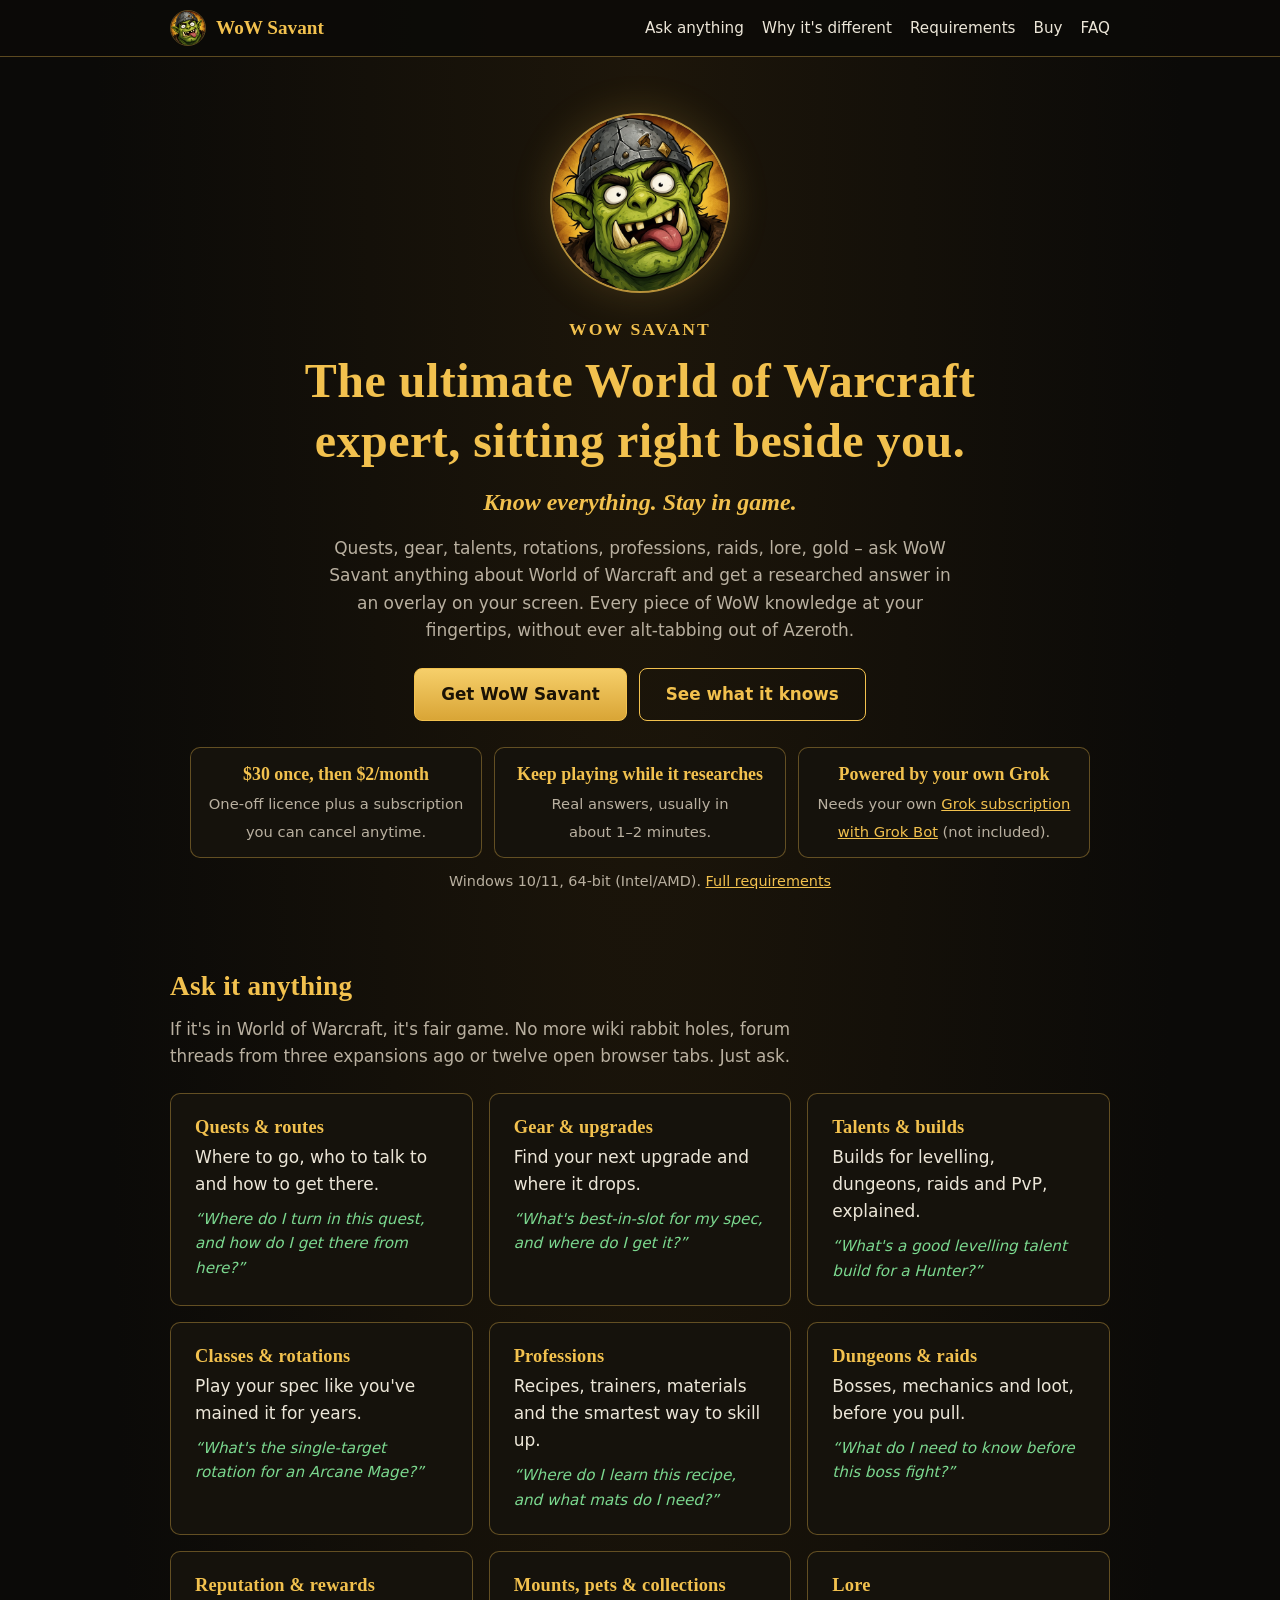
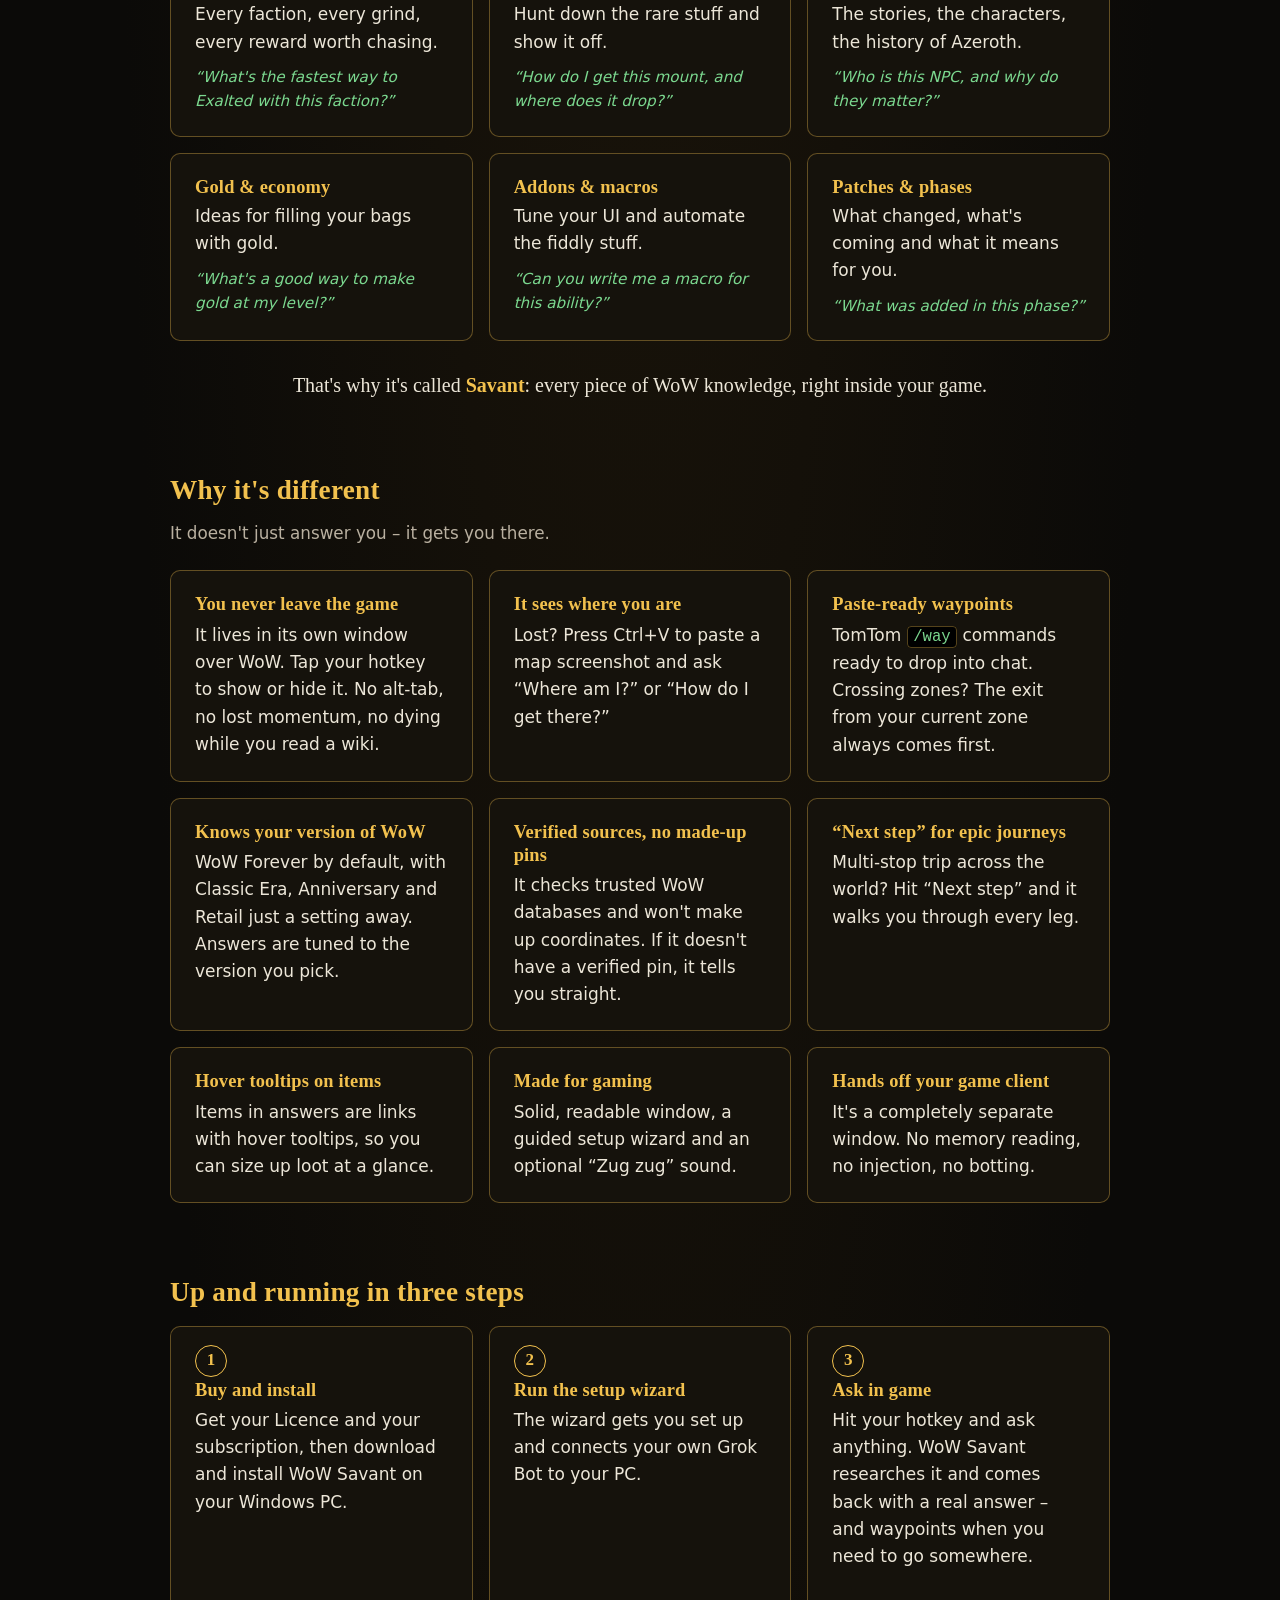
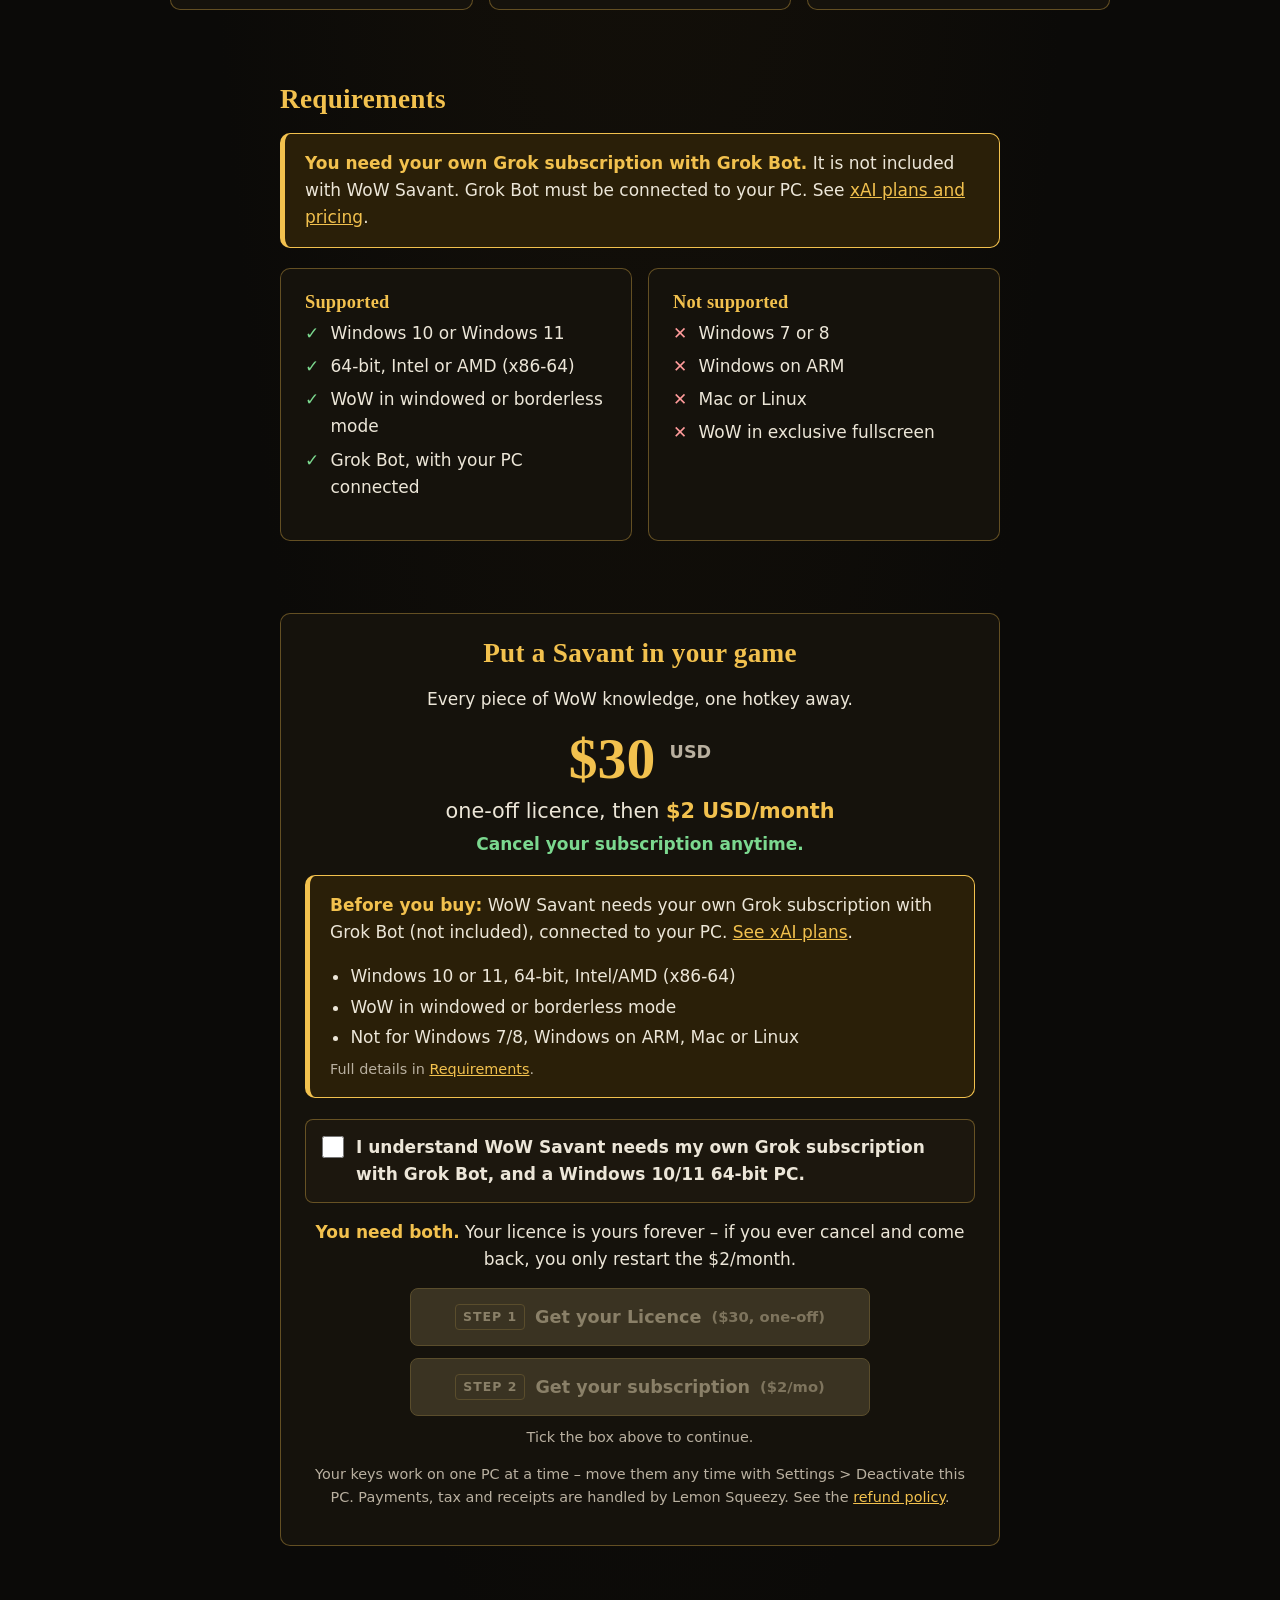
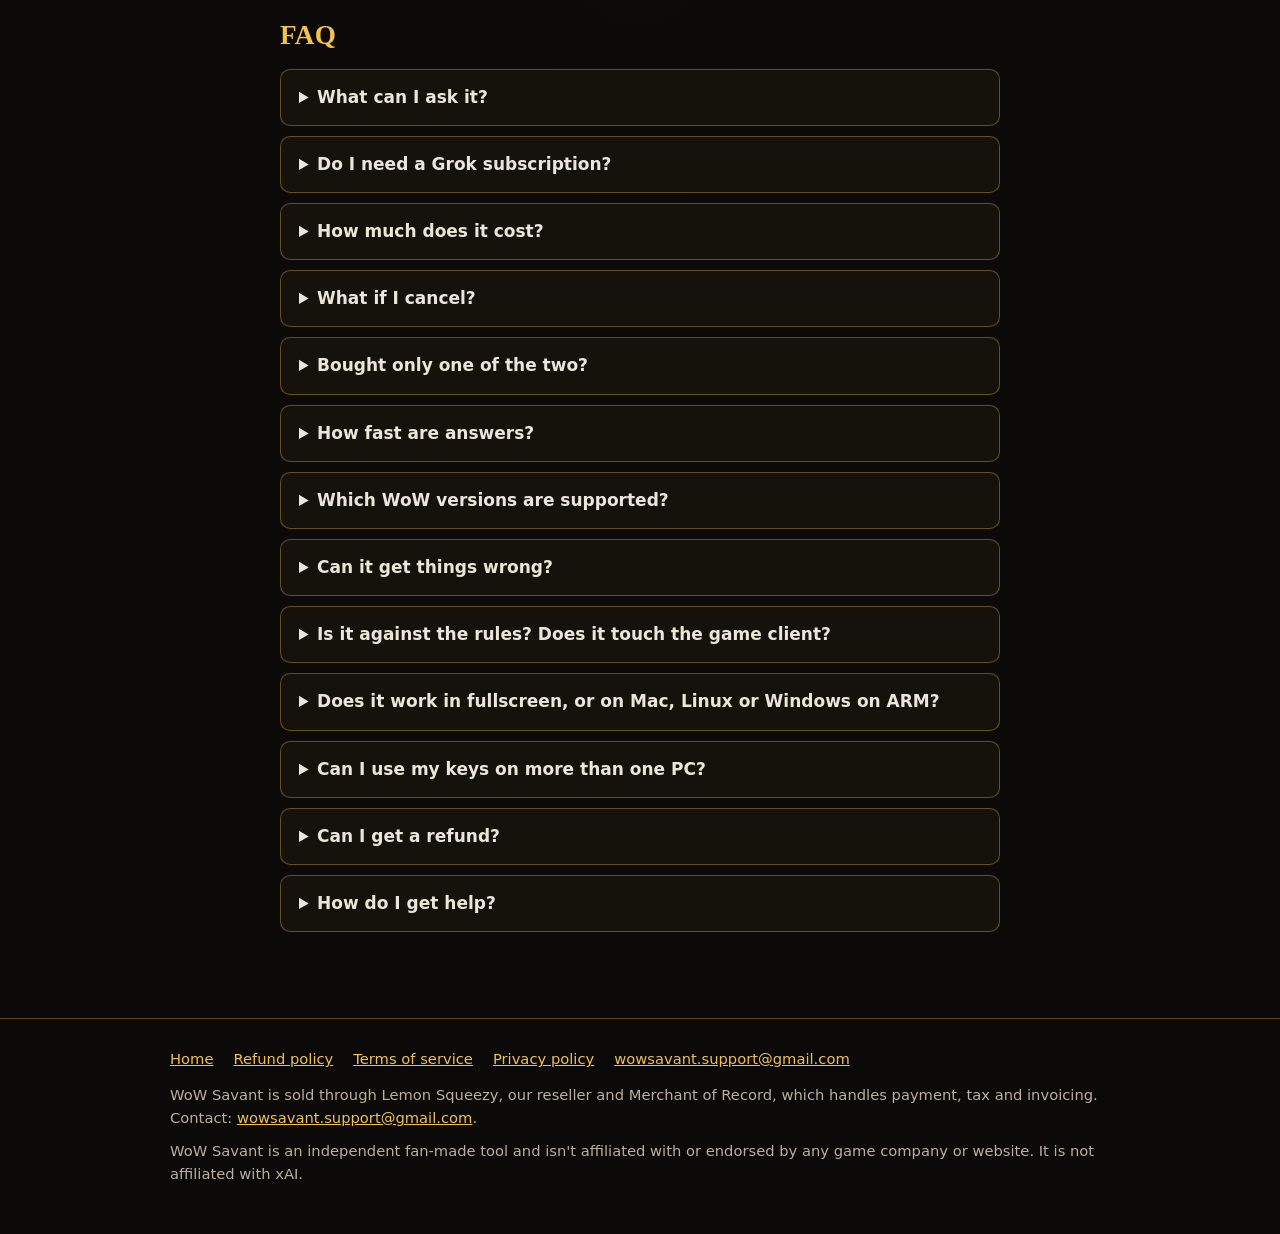
==== index.html @ 4eec600f "WoW Savant website" ====
<!DOCTYPE html>
<html lang="en">
<head>
  <meta charset="utf-8">
  <meta name="viewport" content="width=device-width, initial-scale=1">
  <title>WoW Savant – Know everything. Stay in game.</title>
  <meta name="description" content="WoW Savant is a Windows overlay for World of Warcraft that answers any question about the game – quests, gear, talents, rotations, professions, raids, lore, gold and more – without alt-tabbing.">
  <meta name="theme-color" content="#0b0a08">
  <link rel="icon" href="favicon.ico" sizes="any">
  <link rel="icon" type="image/png" sizes="32x32" href="assets/favicon-32.png">
  <link rel="apple-touch-icon" href="assets/apple-touch-icon.png">
  <link rel="stylesheet" href="style.css">
</head>
<body>
  <a class="skip" href="#main">Skip to content</a>
  <header class="site-header">
    <div class="wrap">
      <a class="brand" href="index.html"><img src="assets/orc.png" alt="" width="36" height="36">WoW Savant</a>
      <nav class="nav" aria-label="Main">
        <a href="#ask">Ask anything</a>
        <a href="#different">Why it's different</a>
        <a href="#requirements">Requirements</a>
        <a href="#buy">Buy</a>
        <a href="#faq">FAQ</a>
      </nav>
    </div>
  </header>

  <main id="main">
    <section class="hero">
      <div class="wrap">
        <img class="hero-icon" src="assets/orc.png" alt="WoW Savant orc icon" width="180" height="180">
        <p class="eyebrow">WoW Savant</p>
        <h1>The ultimate World of Warcraft expert, sitting right beside you.</h1>
        <p class="tagline">Know everything. Stay in game.</p>
        <p class="lead">Quests, gear, talents, rotations, professions, raids, lore, gold – ask WoW Savant anything about World of Warcraft and get a researched answer in an overlay on your screen. Every piece of WoW knowledge at your fingertips, without ever alt&#8209;tabbing out of Azeroth.</p>
        <div class="hero-actions">
          <a class="btn btn-primary" href="#buy">Get WoW Savant</a>
          <a class="btn btn-ghost" href="#ask">See what it knows</a>
        </div>
        <ul class="hero-facts">
          <li><strong>$30 once, then $2/month</strong><span>One-off licence plus a subscription you can cancel anytime.</span></li>
          <li><strong>Keep playing while it researches</strong><span>Real answers, usually in about&nbsp;1&#8288;–&#8288;2&nbsp;minutes.</span></li>
          <li><strong>Powered by your own Grok</strong><span>Needs your own <a href="https://x.ai/pricing" rel="noopener">Grok subscription with Grok Bot</a> (not included).</span></li>
        </ul>
        <p class="small hero-req">Windows 10/11, 64-bit (Intel/AMD). <a href="#requirements">Full requirements</a></p>
      </div>
    </section>

    <section id="ask">
      <div class="wrap">
        <h2>Ask it anything</h2>
        <p class="section-intro">If it's in World of Warcraft, it's fair game. No more wiki rabbit holes, forum threads from three expansions ago or twelve open browser tabs. Just ask.</p>
        <div class="grid">
          <div class="panel cat">
            <h3>Quests &amp; routes</h3>
            <p>Where to go, who to talk to and how to get there.</p>
            <p class="example">“Where do I turn in this quest, and how do I get there from here?”</p>
          </div>
          <div class="panel cat">
            <h3>Gear &amp; upgrades</h3>
            <p>Find your next upgrade and where it drops.</p>
            <p class="example">“What's best-in-slot for my spec, and where do I get it?”</p>
          </div>
          <div class="panel cat">
            <h3>Talents &amp; builds</h3>
            <p>Builds for levelling, dungeons, raids and PvP, explained.</p>
            <p class="example">“What's a good levelling talent build for a Hunter?”</p>
          </div>
          <div class="panel cat">
            <h3>Classes &amp; rotations</h3>
            <p>Play your spec like you've mained it for years.</p>
            <p class="example">“What's the single-target rotation for an Arcane Mage?”</p>
          </div>
          <div class="panel cat">
            <h3>Professions</h3>
            <p>Recipes, trainers, materials and the smartest way to skill up.</p>
            <p class="example">“Where do I learn this recipe, and what mats do I need?”</p>
          </div>
          <div class="panel cat">
            <h3>Dungeons &amp; raids</h3>
            <p>Bosses, mechanics and loot, before you pull.</p>
            <p class="example">“What do I need to know before this boss fight?”</p>
          </div>
          <div class="panel cat">
            <h3>Reputation &amp; rewards</h3>
            <p>Every faction, every grind, every reward worth chasing.</p>
            <p class="example">“What's the fastest way to Exalted with this faction?”</p>
          </div>
          <div class="panel cat">
            <h3>Mounts, pets &amp; collections</h3>
            <p>Hunt down the rare stuff and show it off.</p>
            <p class="example">“How do I get this mount, and where does it drop?”</p>
          </div>
          <div class="panel cat">
            <h3>Lore</h3>
            <p>The stories, the characters, the history of Azeroth.</p>
            <p class="example">“Who is this NPC, and why do they matter?”</p>
          </div>
          <div class="panel cat">
            <h3>Gold &amp; economy</h3>
            <p>Ideas for filling your bags with gold.</p>
            <p class="example">“What's a good way to make gold at my level?”</p>
          </div>
          <div class="panel cat">
            <h3>Addons &amp; macros</h3>
            <p>Tune your UI and automate the fiddly stuff.</p>
            <p class="example">“Can you write me a macro for this ability?”</p>
          </div>
          <div class="panel cat">
            <h3>Patches &amp; phases</h3>
            <p>What changed, what's coming and what it means for you.</p>
            <p class="example">“What was added in this phase?”</p>
          </div>
        </div>
        <p class="big-claim">That's why it's called <strong>Savant</strong>: every piece of WoW knowledge, right inside your game.</p>
      </div>
    </section>

    <section id="different">
      <div class="wrap">
        <h2 id="features">Why it's different</h2>
        <p class="section-intro">It doesn't just answer you – it gets you there.</p>
        <div class="grid">
          <div class="panel">
            <h3>You never leave the game</h3>
            <p>It lives in its own window over WoW. Tap your hotkey to show or hide it. No alt-tab, no lost momentum, no dying while you read a wiki.</p>
          </div>
          <div class="panel">
            <h3>It sees where you are</h3>
            <p>Lost? Press Ctrl+V to paste a map screenshot and ask “Where am I?” or “How do I get there?”</p>
          </div>
          <div class="panel">
            <h3>Paste-ready waypoints</h3>
            <p>TomTom <code>/way</code> commands ready to drop into chat. Crossing zones? The exit from your current zone always comes first.</p>
          </div>
          <div class="panel">
            <h3>Knows your version of WoW</h3>
            <p>WoW Forever by default, with Classic Era, Anniversary and Retail just a setting away. Answers are tuned to the version you pick.</p>
          </div>
          <div class="panel">
            <h3>Verified sources, no made-up pins</h3>
            <p>It checks trusted WoW databases and won't make up coordinates. If it doesn't have a verified pin, it tells you straight.</p>
          </div>
          <div class="panel">
            <h3>“Next step” for epic journeys</h3>
            <p>Multi-stop trip across the world? Hit “Next step” and it walks you through every leg.</p>
          </div>
          <div class="panel">
            <h3>Hover tooltips on items</h3>
            <p>Items in answers are links with hover tooltips, so you can size up loot at a glance.</p>
          </div>
          <div class="panel">
            <h3>Made for gaming</h3>
            <p>Solid, readable window, a guided setup wizard and an optional “Zug zug” sound.</p>
          </div>
          <div class="panel">
            <h3>Hands off your game client</h3>
            <p>It's a completely separate window. No memory reading, no injection, no botting.</p>
          </div>
        </div>
      </div>
    </section>

    <section id="how">
      <div class="wrap">
        <h2>Up and running in three steps</h2>
        <ol class="steps">
          <li class="panel">
            <h3>Buy and install</h3>
            <p>Get your Licence and your subscription, then download and install WoW Savant on your Windows PC.</p>
          </li>
          <li class="panel">
            <h3>Run the setup wizard</h3>
            <p>The wizard gets you set up and connects your own Grok Bot to your PC.</p>
          </li>
          <li class="panel">
            <h3>Ask in game</h3>
            <p>Hit your hotkey and ask anything. WoW Savant researches it and comes back with a real answer – and waypoints when you need to go somewhere.</p>
          </li>
        </ol>
      </div>
    </section>

    <section id="requirements">
      <div class="wrap narrow">
        <h2>Requirements</h2>
        <div class="notice">
          <p><strong>You need your own Grok subscription with Grok Bot.</strong> It is not included with WoW Savant. Grok Bot must be connected to your PC. See <a href="https://x.ai/pricing" rel="noopener">xAI plans and pricing</a>.</p>
        </div>
        <div class="grid">
          <div class="panel">
            <h3>Supported</h3>
            <ul class="checks">
              <li>Windows 10 or Windows 11</li>
              <li>64-bit, Intel or AMD (x86-64)</li>
              <li>WoW in windowed or borderless mode</li>
              <li>Grok Bot, with your PC connected</li>
            </ul>
          </div>
          <div class="panel">
            <h3>Not supported</h3>
            <ul class="checks crosses">
              <li>Windows 7 or 8</li>
              <li>Windows on ARM</li>
              <li>Mac or Linux</li>
              <li>WoW in exclusive fullscreen</li>
            </ul>
          </div>
        </div>
      </div>
    </section>

    <section id="buy" class="buy">
      <div class="wrap narrow">
        <div class="panel">
          <h2>Put a Savant in your game</h2>
          <p>Every piece of WoW knowledge, one hotkey away.</p>
          <div class="price-block">
            <p class="price">$30 <span class="price-unit">USD</span></p>
            <p class="price-sub">one-off licence, then <strong>$2 USD/month</strong></p>
            <p class="price-note">Cancel your subscription anytime.</p>
          </div>
          <div class="notice" style="text-align:left">
            <p><strong>Before you buy:</strong> WoW Savant needs your own Grok subscription with Grok Bot (not included), connected to your PC. <a href="https://x.ai/pricing" rel="noopener">See xAI plans</a>.</p>
            <ul class="req-mini">
              <li>Windows 10 or 11, 64-bit, Intel/AMD (x86-64)</li>
              <li>WoW in windowed or borderless mode</li>
              <li>Not for Windows 7/8, Windows on ARM, Mac or Linux</li>
            </ul>
            <p class="small">Full details in <a href="#requirements">Requirements</a>.</p>
          </div>
          <label class="gate">
            <input type="checkbox" id="buy-confirm">
            <span>I understand WoW Savant needs my own Grok subscription with Grok Bot, and a Windows 10/11 64-bit PC.</span>
          </label>
          <p class="both-note"><strong>You need both.</strong> Your licence is yours forever – if you ever cancel and come back, you only restart the $2/month.</p>
          <!--
            CHECKOUT URLS: each button's href below is the ONLY place that checkout link lives.
            Both are Lemon Squeezy TEST-mode links – swap in the live checkout URLs at launch.
          -->
          <div class="buy-steps">
            <!-- STEP 1 CHECKOUT URL (Licence, $30 one-off): -->
            <a id="buy-licence" aria-label="Step 1 – Get your Licence ($30, one-off)" class="btn btn-primary btn-buy buy-gated" href="https://wowsavant.lemonsqueezy.com/checkout/buy/041dbfb2-ae5b-4559-9198-639d6a75d34d"><span class="step-num">Step 1</span> Get your Licence <span class="btn-sub">($30, one-off)</span></a>
            <!-- STEP 2 CHECKOUT URL (subscription / Lemon Squeezy product "WoW Savant Access", $2/month): -->
            <a id="buy-access" aria-label="Step 2 – Get your subscription ($2/mo)" class="btn btn-primary btn-buy buy-gated" href="https://wowsavant.lemonsqueezy.com/checkout/buy/dc2673e0-cf84-441c-a7ab-7850151f1f58?enabled=2212206"><span class="step-num">Step 2</span> Get your subscription <span class="btn-sub">($2/mo)</span></a>
          </div>
          <p class="small gate-hint" id="buy-hint" hidden>Tick the box above to continue.</p>
          <p class="small" style="margin-top:14px">Your keys work on one PC at a time – move them any time with Settings &gt; Deactivate this PC. Payments, tax and receipts are handled by Lemon Squeezy. See the <a href="refund.html">refund policy</a>.</p>
        </div>
      </div>
    </section>

    <section id="faq" class="faq">
      <div class="wrap narrow">
        <h2>FAQ</h2>
        <details>
          <summary>What can I ask it?</summary>
          <p>Anything about World of Warcraft. Quests, routes, NPCs, items, gear and best-in-slot upgrades, talents and builds, class and spec advice, rotations, professions and recipes, dungeons and raids, bosses and mechanics, reputations, mounts, pets, lore, gold-making, addons and macros, patch and phase details – if it's WoW, ask away.</p>
        </details>
        <details>
          <summary>Do I need a Grok subscription?</summary>
          <p>Yes. WoW Savant runs on your own Grok subscription with Grok Bot, connected to your PC. It isn't included in the price. See <a href="https://x.ai/pricing" rel="noopener">xAI plans</a>.</p>
        </details>
        <details>
          <summary>How much does it cost?</summary>
          <p>$30 USD for your one-off Licence – yours forever – plus a $2 USD/month subscription. You need both. Cancel your subscription anytime (see below). Your Grok subscription is separate and paid to xAI – see <a href="https://x.ai/pricing" rel="noopener">xAI plans</a>.</p>
        </details>
        <details>
          <summary>What if I cancel?</summary>
          <p>Cancel your subscription anytime. WoW Savant keeps working until the end of the month you've paid for, then stops until you restart your subscription. Your $30 licence is yours forever – you never pay it again.</p>
        </details>
        <details>
          <summary>Bought only one of the two?</summary>
          <p>No problem – just grab the other one. WoW Savant tells you which key is missing, and there's no penalty or extra fee.</p>
        </details>
        <details>
          <summary>How fast are answers?</summary>
          <p>Usually about 1–2 minutes. That's because it actually researches your question rather than guessing – so you get an answer worth waiting for. Keep playing while it works.</p>
        </details>
        <details>
          <summary>Which WoW versions are supported?</summary>
          <p>WoW Forever is the default. You can also switch to Classic Era, Anniversary or Retail.</p>
        </details>
        <details>
          <summary>Can it get things wrong?</summary>
          <p>It works hard not to. It researches each question, checks trusted WoW databases for locations and never invents coordinates – if it doesn't have a verified pin, it says so. Game info does change, though, so treat it like a very well-read friend, not a guarantee.</p>
        </details>
        <details>
          <summary>Is it against the rules? Does it touch the game client?</summary>
          <p>WoW Savant is a separate window. It doesn't read or modify the game – no memory reading, no injection, no botting. You type or paste in your question and it answers. As always, you're responsible for playing within the game's rules.</p>
        </details>
        <details>
          <summary>Does it work in fullscreen, or on Mac, Linux or Windows on ARM?</summary>
          <p>Not in exclusive fullscreen – run WoW in windowed or borderless mode. And it needs 64-bit Windows 10 or 11 on an Intel or AMD (x86-64) PC, so Mac, Linux and Windows on ARM aren't supported.</p>
        </details>
        <details>
          <summary>Can I use my keys on more than one PC?</summary>
          <p>Your keys work on one PC at a time – move them any time with Settings &gt; Deactivate this PC. If the old PC is gone, email <a href="mailto:wowsavant.support@gmail.com">wowsavant.support@gmail.com</a> and we'll sort it out.</p>
        </details>
        <details>
          <summary>Can I get a refund?</summary>
          <p>If it doesn't work on a supported system and we can't fix it through support, you can get a refund within 14 days. Details are in the <a href="refund.html">refund policy</a>.</p>
        </details>
        <details>
          <summary>How do I get help?</summary>
          <p>Email <a href="mailto:wowsavant.support@gmail.com">wowsavant.support@gmail.com</a>.</p>
        </details>
      </div>
    </section>
  </main>

  <footer class="site-footer">
    <div class="wrap">
      <nav aria-label="Footer">
        <a href="index.html">Home</a>
        <a href="refund.html">Refund policy</a>
        <a href="terms.html">Terms of service</a>
        <a href="privacy.html">Privacy policy</a>
        <a href="mailto:wowsavant.support@gmail.com">wowsavant.support@gmail.com</a>
      </nav>
      <p>WoW Savant is sold through Lemon Squeezy, our reseller and Merchant of Record, which handles payment, tax and invoicing. Contact: <a href="mailto:wowsavant.support@gmail.com">wowsavant.support@gmail.com</a>.</p>
      <p>WoW Savant is an independent fan-made tool and isn't affiliated with or endorsed by any game company or website. It is not affiliated with xAI.</p>
    </div>
  </footer>
  <script>
    // Buy gate: both checkout buttons stay disabled until the Grok/Windows checkbox is ticked.
    // Each button's checkout URL is read from its own href. Without JavaScript they work as normal links.
    (function () {
      var box = document.getElementById('buy-confirm');
      var hint = document.getElementById('buy-hint');
      var btns = Array.prototype.slice.call(document.querySelectorAll('.buy-gated'));
      if (!box || !btns.length) return;
      btns.forEach(function (b) {
        b.dataset.url = b.getAttribute('href');
        b.addEventListener('click', function (e) { if (!box.checked) e.preventDefault(); });
      });
      function update() {
        btns.forEach(function (b) {
          if (box.checked) {
            b.setAttribute('href', b.dataset.url);
            b.removeAttribute('aria-disabled');
            b.removeAttribute('tabindex');
            b.classList.remove('is-disabled');
          } else {
            b.removeAttribute('href');
            b.setAttribute('aria-disabled', 'true');
            b.setAttribute('tabindex', '-1');
            b.classList.add('is-disabled');
          }
        });
        if (hint) hint.hidden = box.checked;
      }
      box.addEventListener('change', update);
      update();
    })();
  </script>
</body>
</html>
---- style.css ----
/* WoW Savant site - plain CSS, no build step */
:root {
  --bg: #0b0a08;
  --panel: #15120c;
  --panel-2: #1c170e;
  --gold: #f2c14e;
  --gold-dim: #b8913a;
  --border: rgba(242, 193, 78, 0.35);
  --text: #ece6d8;
  --muted: #b9b0a0;
  --green: #7bd88f;
  --warn-bg: #2a1f08;
  --radius: 10px;
}
* { box-sizing: border-box; }
html { -webkit-text-size-adjust: 100%; }
body {
  margin: 0;
  background: var(--bg);
  background-image: radial-gradient(ellipse at top, #1d160a 0%, var(--bg) 60%);
  background-repeat: no-repeat;
  color: var(--text);
  font-family: system-ui, -apple-system, "Segoe UI", Roboto, "Helvetica Neue", Arial, sans-serif;
  font-size: 17px;
  line-height: 1.6;
}
a { color: var(--gold); }
a:hover, a:focus { color: #ffd77a; }
a:focus-visible, .btn:focus-visible { outline: 2px solid var(--gold); outline-offset: 3px; }
img { max-width: 100%; height: auto; }
h1, h2, h3 {
  color: var(--gold);
  font-family: Georgia, "Times New Roman", serif;
  line-height: 1.25;
  letter-spacing: 0.01em;
}
h1 { font-size: 2.6rem; margin: 0.2em 0; }
h2 { font-size: 1.7rem; margin: 0 0 0.6em; }
h3 { font-size: 1.15rem; margin: 0 0 0.3em; }
p { margin: 0 0 1em; }
code {
  background: #000;
  border: 1px solid var(--border);
  border-radius: 4px;
  padding: 0.05em 0.35em;
  font-size: 0.92em;
  color: var(--green);
}

.wrap { max-width: 980px; margin: 0 auto; padding: 0 20px; }
.narrow { max-width: 760px; }

.skip { position: absolute; left: -999px; }
.skip:focus { left: 10px; top: 10px; background: var(--panel); padding: 6px 10px; z-index: 10; }

/* Header */
.site-header { border-bottom: 1px solid var(--border); background: rgba(11, 10, 8, 0.85); }
.site-header .wrap { display: flex; align-items: center; justify-content: space-between; gap: 12px; padding-top: 10px; padding-bottom: 10px; flex-wrap: wrap; }
.brand { display: flex; align-items: center; gap: 10px; color: var(--gold); text-decoration: none; font-family: Georgia, serif; font-weight: bold; font-size: 1.2rem; }
.brand img { width: 36px; height: 36px; border-radius: 50%; border: 1px solid var(--border); }
.nav { display: flex; gap: 18px; flex-wrap: wrap; font-size: 0.95rem; }
.nav a { color: var(--text); text-decoration: none; }
.nav a:hover { color: var(--gold); }

/* Hero */
.hero { padding: 56px 0 40px; text-align: center; }
.hero-icon { width: 180px; height: 180px; border-radius: 50%; border: 2px solid var(--gold-dim); box-shadow: 0 0 40px rgba(242, 193, 78, 0.18); }
.tagline { font-size: 1.35rem; color: var(--text); margin: 0 0 0.6em; font-weight: 600; }
.lead { max-width: 640px; margin: 0 auto 1.4em; color: var(--muted); }
.hero-actions { display: flex; gap: 12px; justify-content: center; flex-wrap: wrap; }

/* Buttons */
.btn {
  display: inline-block;
  padding: 12px 26px;
  border-radius: 8px;
  border: 1px solid var(--gold);
  font-weight: 700;
  text-decoration: none;
  font-size: 1.05rem;
}
.btn-primary { background: linear-gradient(#f6cf6a, #d9a536); color: #1a1205; }
.btn-primary:hover, .btn-primary:focus { background: linear-gradient(#ffdc80, #e6b443); color: #1a1205; }
.btn-ghost { background: transparent; color: var(--gold); }
.btn-ghost:hover { background: rgba(242, 193, 78, 0.08); }

/* Sections */
section { padding: 36px 0; }
.panel {
  background: var(--panel);
  border: 1px solid var(--border);
  border-radius: var(--radius);
  padding: 22px 24px;
}
.grid { display: grid; gap: 16px; grid-template-columns: repeat(auto-fit, minmax(260px, 1fr)); }
.grid .panel p:last-child { margin-bottom: 0; }

.steps { counter-reset: step; list-style: none; padding: 0; margin: 0; display: grid; gap: 16px; grid-template-columns: repeat(auto-fit, minmax(240px, 1fr)); }
.steps li { counter-increment: step; position: relative; padding-top: 52px; }
.steps li::before {
  content: counter(step);
  position: absolute; top: 18px; left: 24px;
  width: 30px; height: 30px; line-height: 28px; text-align: center;
  border: 1px solid var(--gold); border-radius: 50%;
  color: var(--gold); font-weight: bold; font-family: Georgia, serif;
}

.checks { list-style: none; padding: 0; margin: 0 0 1em; }
.checks li { padding-left: 1.5em; position: relative; margin-bottom: 0.35em; }
.checks li::before { content: "\2713"; position: absolute; left: 0; color: var(--green); }
.crosses li::before { content: "\2715"; color: #ff9b9b; }

.notice {
  background: var(--warn-bg);
  border: 1px solid var(--gold);
  border-left: 5px solid var(--gold);
  border-radius: var(--radius);
  padding: 16px 20px;
  margin: 0 0 1.2em;
}
.notice strong { color: var(--gold); }
.notice p:last-child { margin-bottom: 0; }

/* Buy */
.buy { text-align: center; }
.price { font-size: 2.2rem; font-family: Georgia, serif; color: var(--gold); margin: 0.2em 0 0.4em; font-weight: bold; }
.small { font-size: 0.9rem; color: var(--muted); }

/* FAQ */
.faq details {
  background: var(--panel);
  border: 1px solid var(--border);
  border-radius: var(--radius);
  padding: 14px 18px;
  margin-bottom: 10px;
}
.faq summary { cursor: pointer; font-weight: 700; color: var(--text); }
.faq summary:hover { color: var(--gold); }
.faq details[open] summary { color: var(--gold); margin-bottom: 8px; }
.faq details p:last-child { margin-bottom: 0; }

/* Policy pages */
.doc { padding: 40px 0 20px; }
.doc h1 { font-size: 2.1rem; }
.doc h2 { font-size: 1.3rem; margin-top: 1.6em; }
.doc ul { padding-left: 1.3em; }
.doc li { margin-bottom: 0.4em; }
.updated { color: var(--muted); font-size: 0.95rem; }

/* Footer */
.site-footer { border-top: 1px solid var(--border); margin-top: 40px; padding: 28px 0 40px; color: var(--muted); font-size: 0.92rem; }
.site-footer nav { display: flex; flex-wrap: wrap; gap: 8px 20px; margin-bottom: 12px; }
.site-footer p { margin: 0 0 0.6em; }

@media (max-width: 600px) {
  body { font-size: 16px; }
  h1 { font-size: 2rem; }
  h2 { font-size: 1.45rem; }
  .hero { padding-top: 36px; }
  .hero-icon { width: 140px; height: 140px; }
  .panel { padding: 18px; }
  .nav { gap: 6px 12px; font-size: 0.88rem; justify-content: center; }
  .site-header .wrap { justify-content: center; }
}

/* v2 additions: hero eyebrow, category cards, section intros */
.eyebrow { color: var(--gold); font-family: Georgia, serif; font-weight: bold; font-size: 1.1rem; letter-spacing: 0.12em; text-transform: uppercase; margin: 14px 0 0; }
.hero h1 { font-size: 3rem; max-width: 820px; margin: 0.15em auto 0.25em; }
.hero .tagline { font-size: 1.5rem; color: var(--gold); font-family: Georgia, serif; font-style: italic; }
.section-intro { color: var(--muted); max-width: 680px; margin: -0.2em 0 1.4em; font-size: 1.05rem; }
.cat .example { margin: 0.6em 0 0; color: var(--green); font-style: italic; font-size: 0.95rem; }
.cat h3 { margin-bottom: 0.25em; }
.cat p { margin-bottom: 0; }
.big-claim { text-align: center; font-family: Georgia, serif; color: var(--text); font-size: 1.25rem; margin: 1.4em auto 0; max-width: 700px; }
.big-claim strong { color: var(--gold); }
@media (max-width: 600px) {
  .hero h1 { font-size: 2.05rem; }
  .hero .tagline { font-size: 1.25rem; }
}

/* v3: price block and buy gate */
.price-block { margin: 0.6em 0 1em; }
.price-block .price { font-size: 3.6rem; line-height: 1; margin: 0; }
.price-unit { font-size: 1.1rem; color: var(--muted); font-family: system-ui, sans-serif; font-weight: 600; vertical-align: super; }
.price-sub { font-size: 1.3rem; margin: 0.35em 0 0.1em; color: var(--text); }
.price-sub strong { color: var(--gold); white-space: nowrap; }
.price-note { color: var(--green); font-weight: 600; margin: 0; }
.req-mini { margin: 0.6em 0 0.4em; padding-left: 1.2em; }
.req-mini li { margin-bottom: 0.2em; }
.gate {
  display: flex; gap: 12px; align-items: flex-start; text-align: left;
  background: var(--panel-2); border: 1px solid var(--border); border-radius: 8px;
  padding: 14px 16px; margin: 0 0 16px; cursor: pointer; font-weight: 600;
}
.gate input { width: 22px; height: 22px; margin: 2px 0 0; flex: 0 0 auto; accent-color: var(--gold); cursor: pointer; }
.btn-buy { font-size: 1.2rem; padding: 14px 36px; }
.btn.is-disabled {
  background: #3a3322; color: #8a8068; border-color: #5a4d2c;
  cursor: not-allowed; pointer-events: none; box-shadow: none;
}
.gate-hint { margin: 10px 0 0; }
@media (max-width: 600px) {
  .price-block .price { font-size: 3rem; }
}

/* v4: two-step buy buttons */
.both-note { margin: 0 0 14px; }
.both-note strong { color: var(--gold); }
.buy-steps { display: flex; flex-direction: column; gap: 12px; align-items: stretch; max-width: 460px; margin: 0 auto; }
.buy-steps .btn { display: flex; align-items: center; justify-content: center; gap: 10px; flex-wrap: wrap; padding: 14px 20px; font-size: 1.1rem; }
.step-num { font-size: 0.78rem; text-transform: uppercase; letter-spacing: 0.08em; background: rgba(26, 18, 5, 0.18); border: 1px solid rgba(26, 18, 5, 0.4); border-radius: 4px; padding: 2px 7px; }
.btn-sub { font-weight: 600; font-size: 0.92rem; opacity: 0.85; }
.btn.is-disabled .step-num { border-color: #5a4d2c; background: transparent; }
@media (max-width: 600px) {
  .buy-steps .btn { gap: 4px 10px; }
  .buy-steps .btn-sub { flex-basis: 100%; }
}

/* v5: hero fact strip */
.hero-facts {
  list-style: none; padding: 0; margin: 26px auto 0; max-width: 900px;
  display: grid; gap: 12px; grid-template-columns: repeat(auto-fit, minmax(240px, 1fr));
}
.hero-facts li {
  background: var(--panel); border: 1px solid var(--border); border-radius: var(--radius);
  padding: 12px 16px; text-align: center;
}
.hero-facts strong { display: block; color: var(--gold); font-family: Georgia, serif; font-size: 1.12rem; margin-bottom: 2px; }
.hero-facts span { color: var(--muted); font-size: 0.92rem; }
.hero-req { margin: 12px 0 0; }
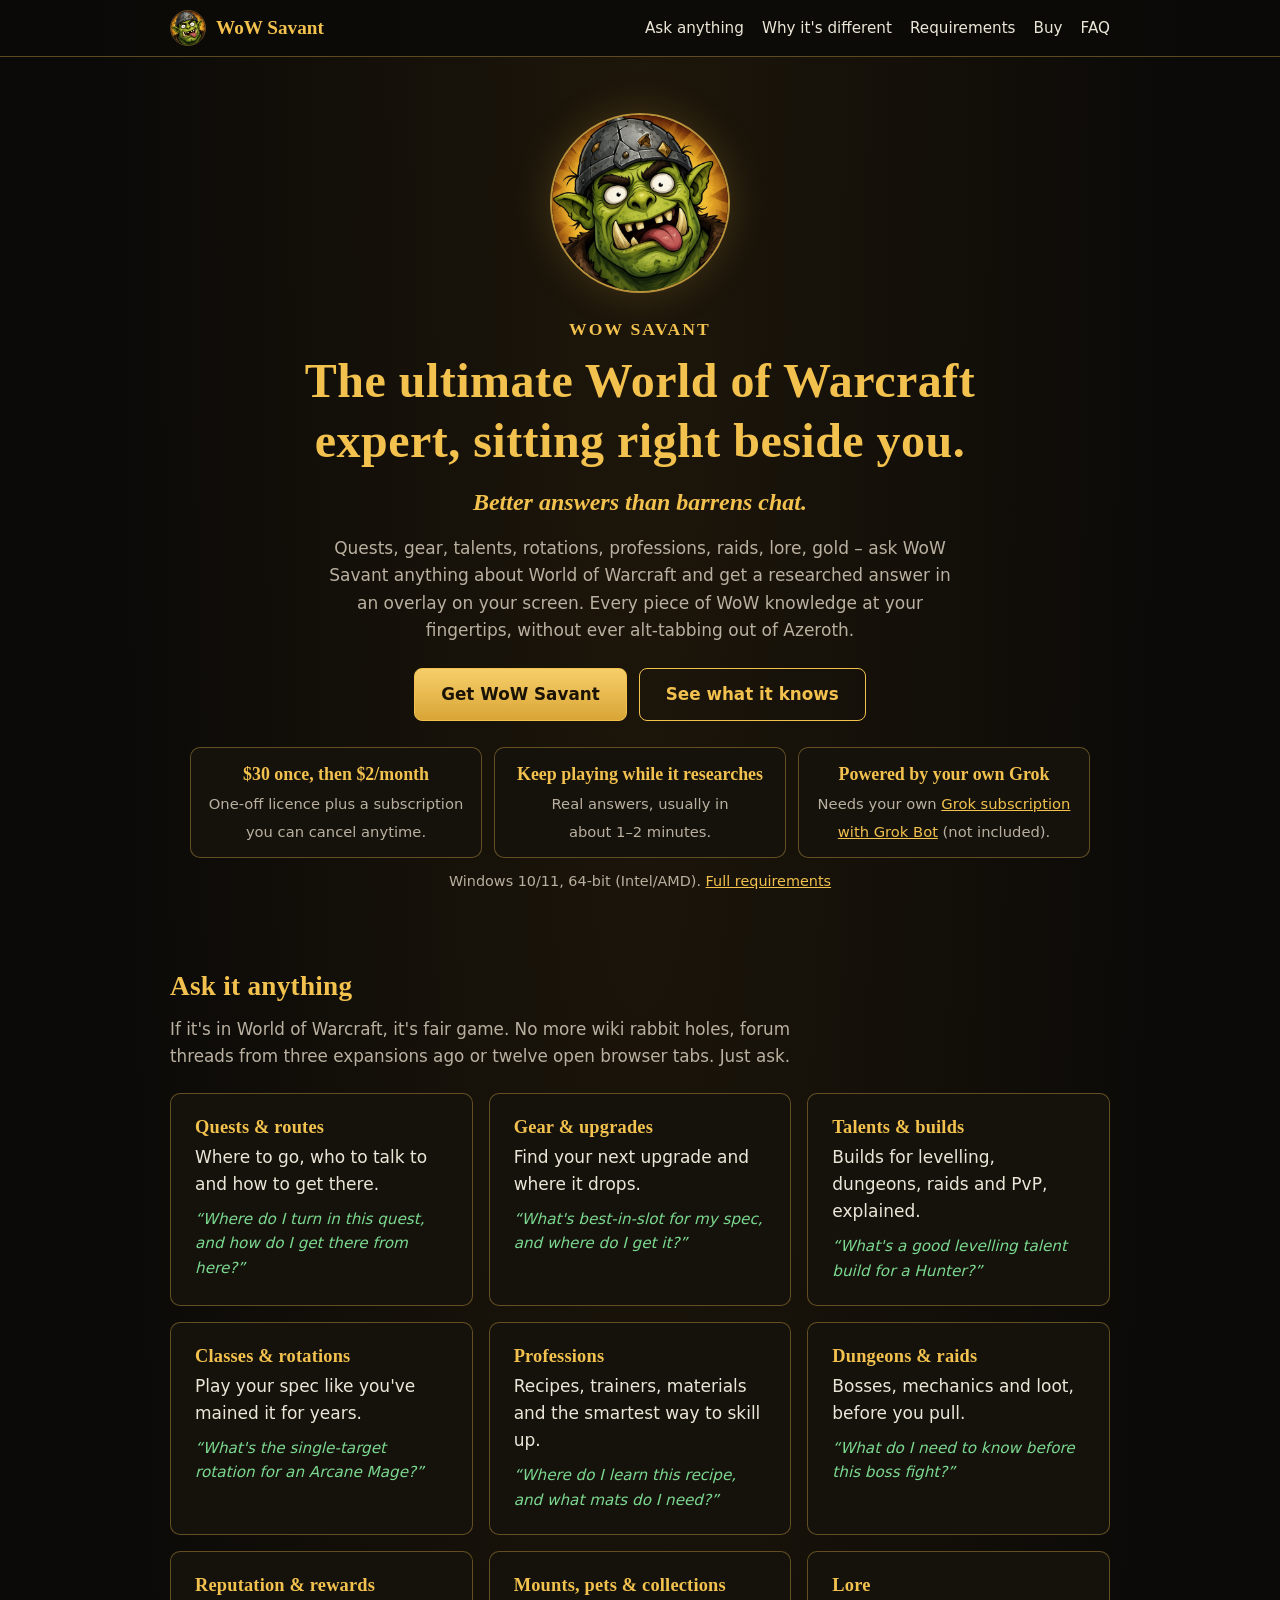
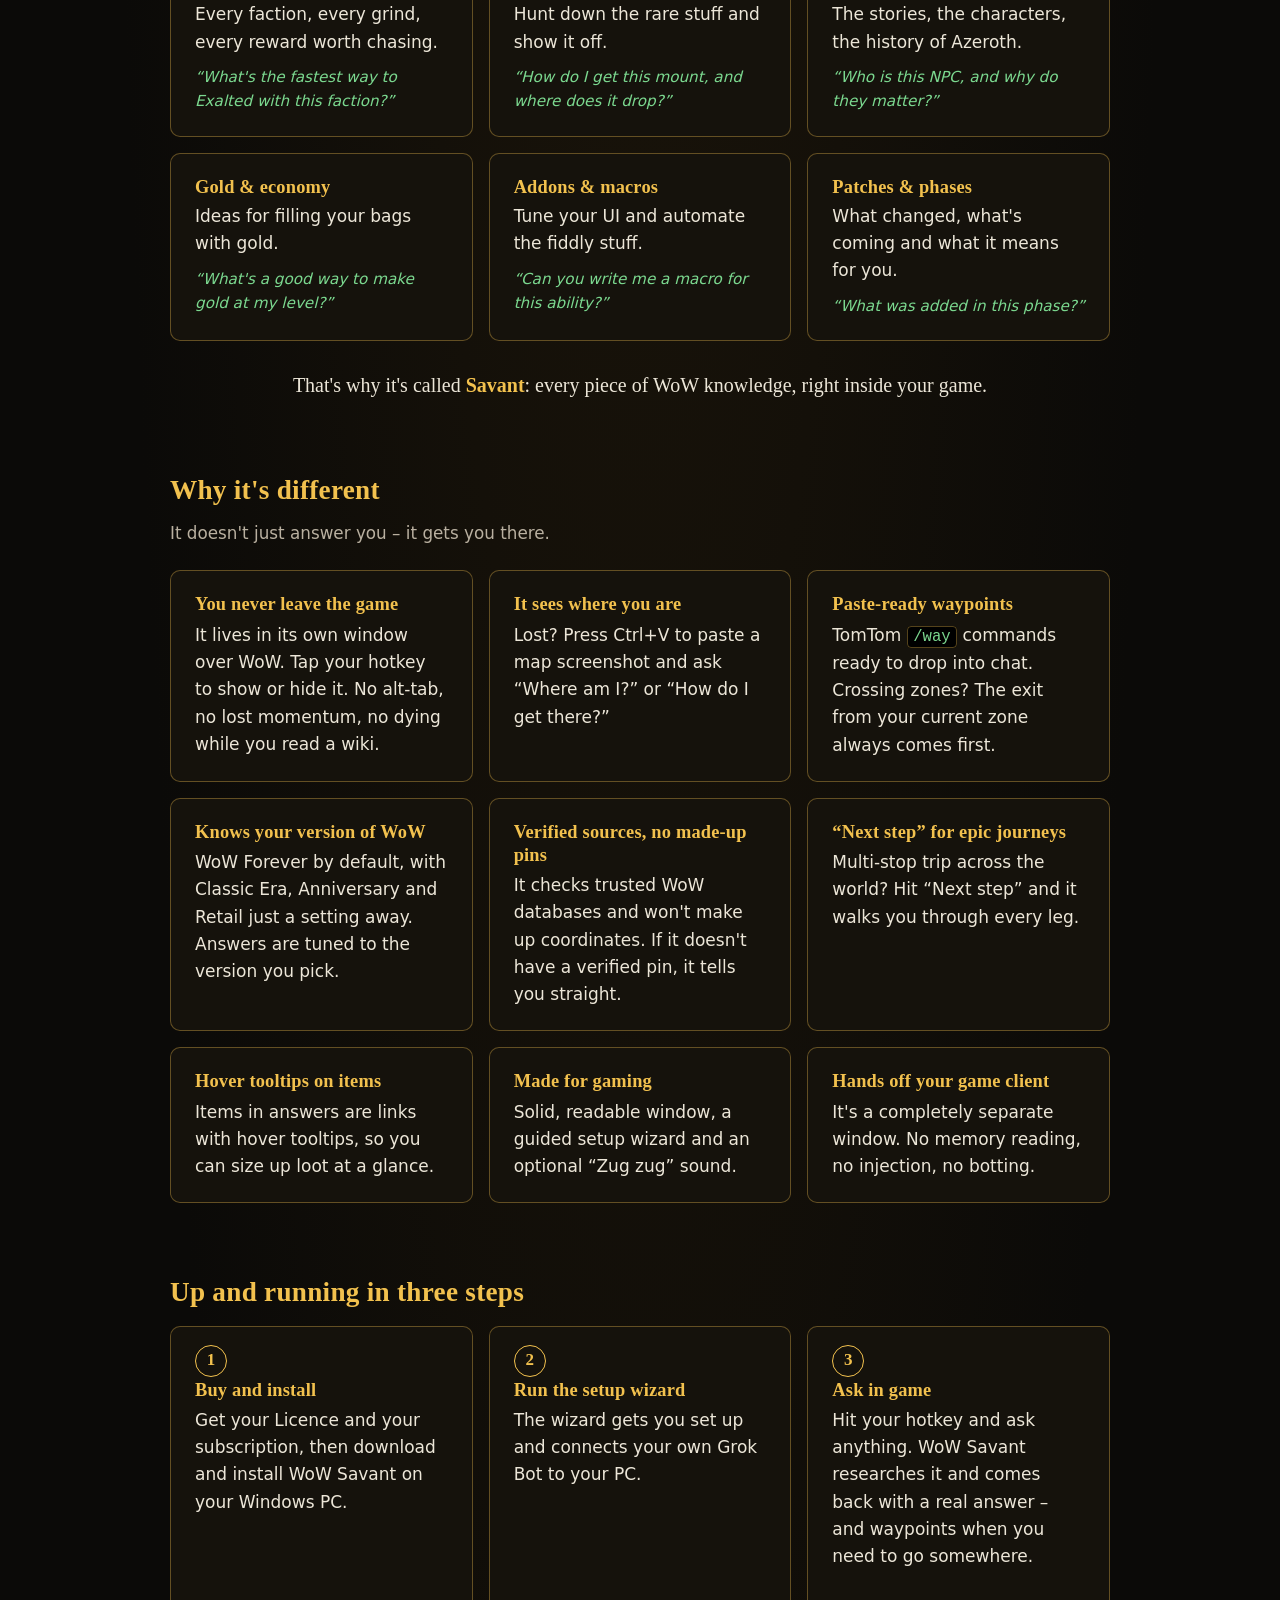
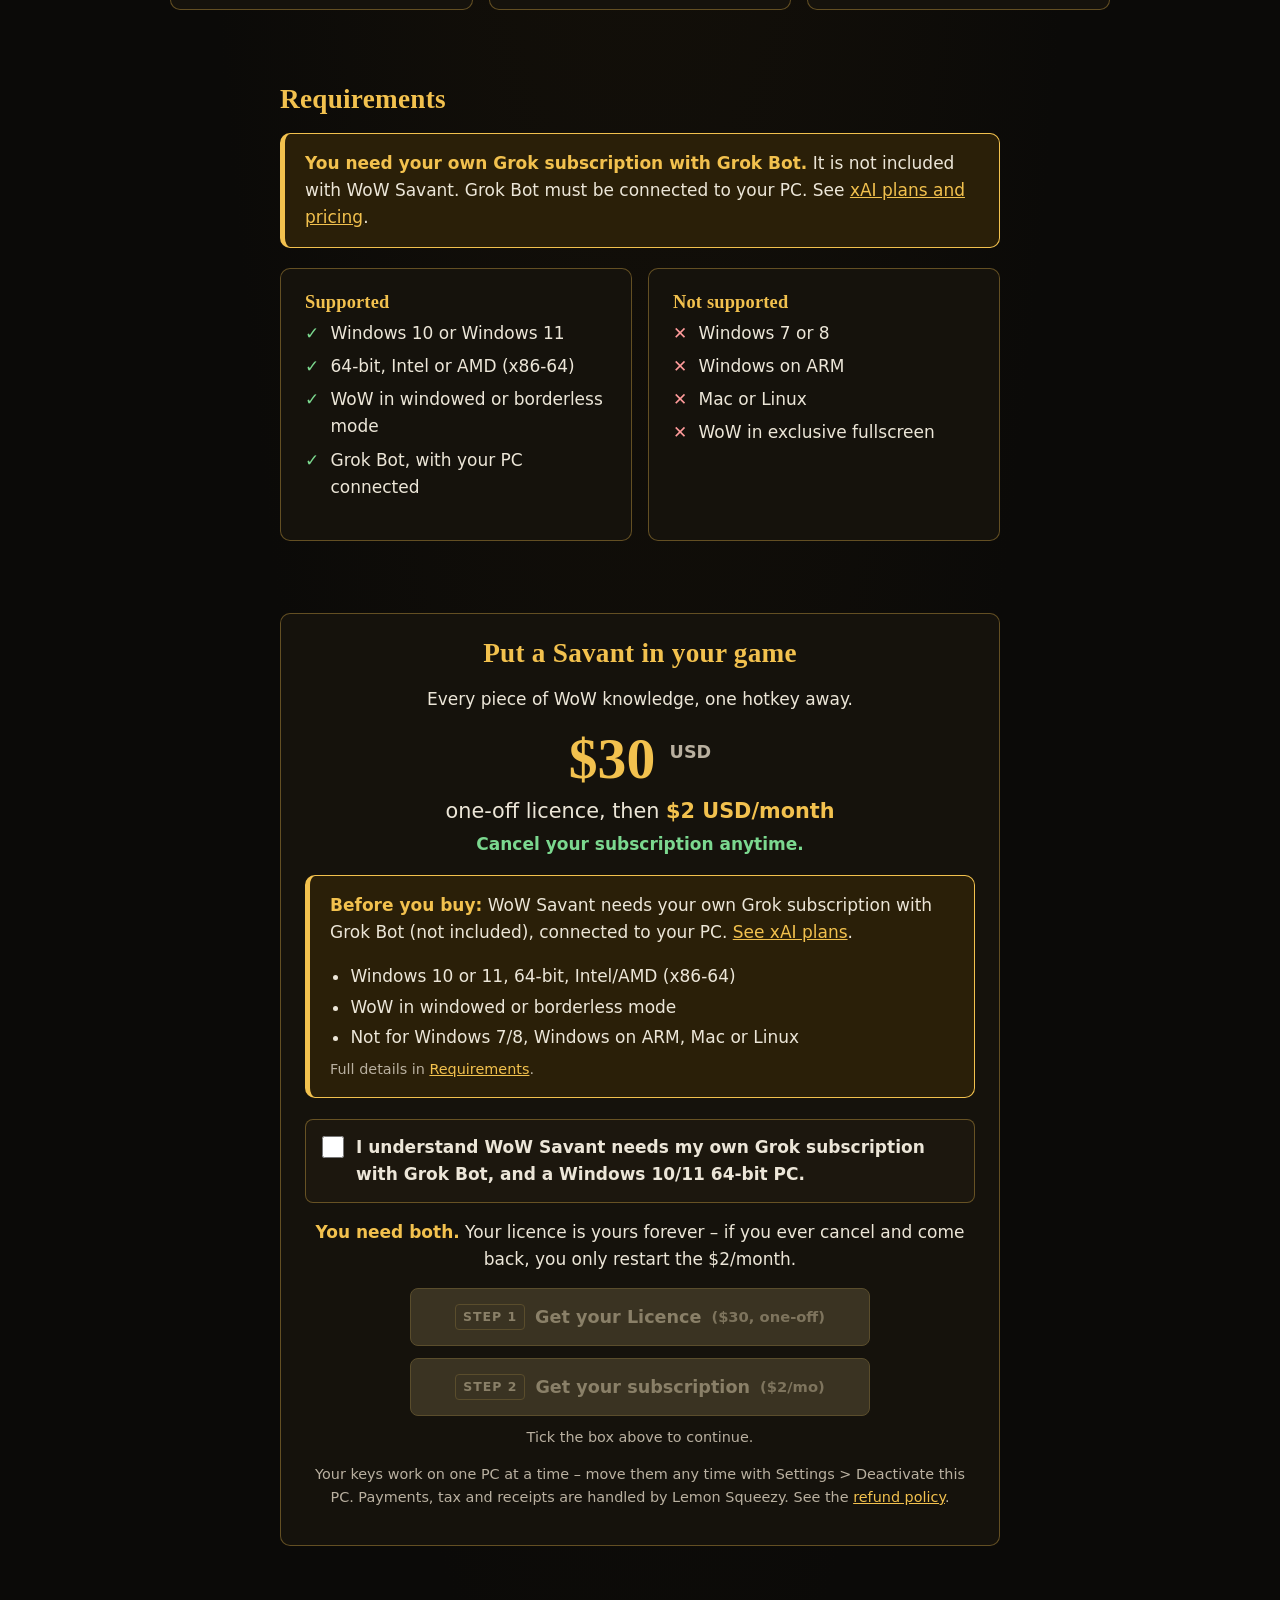
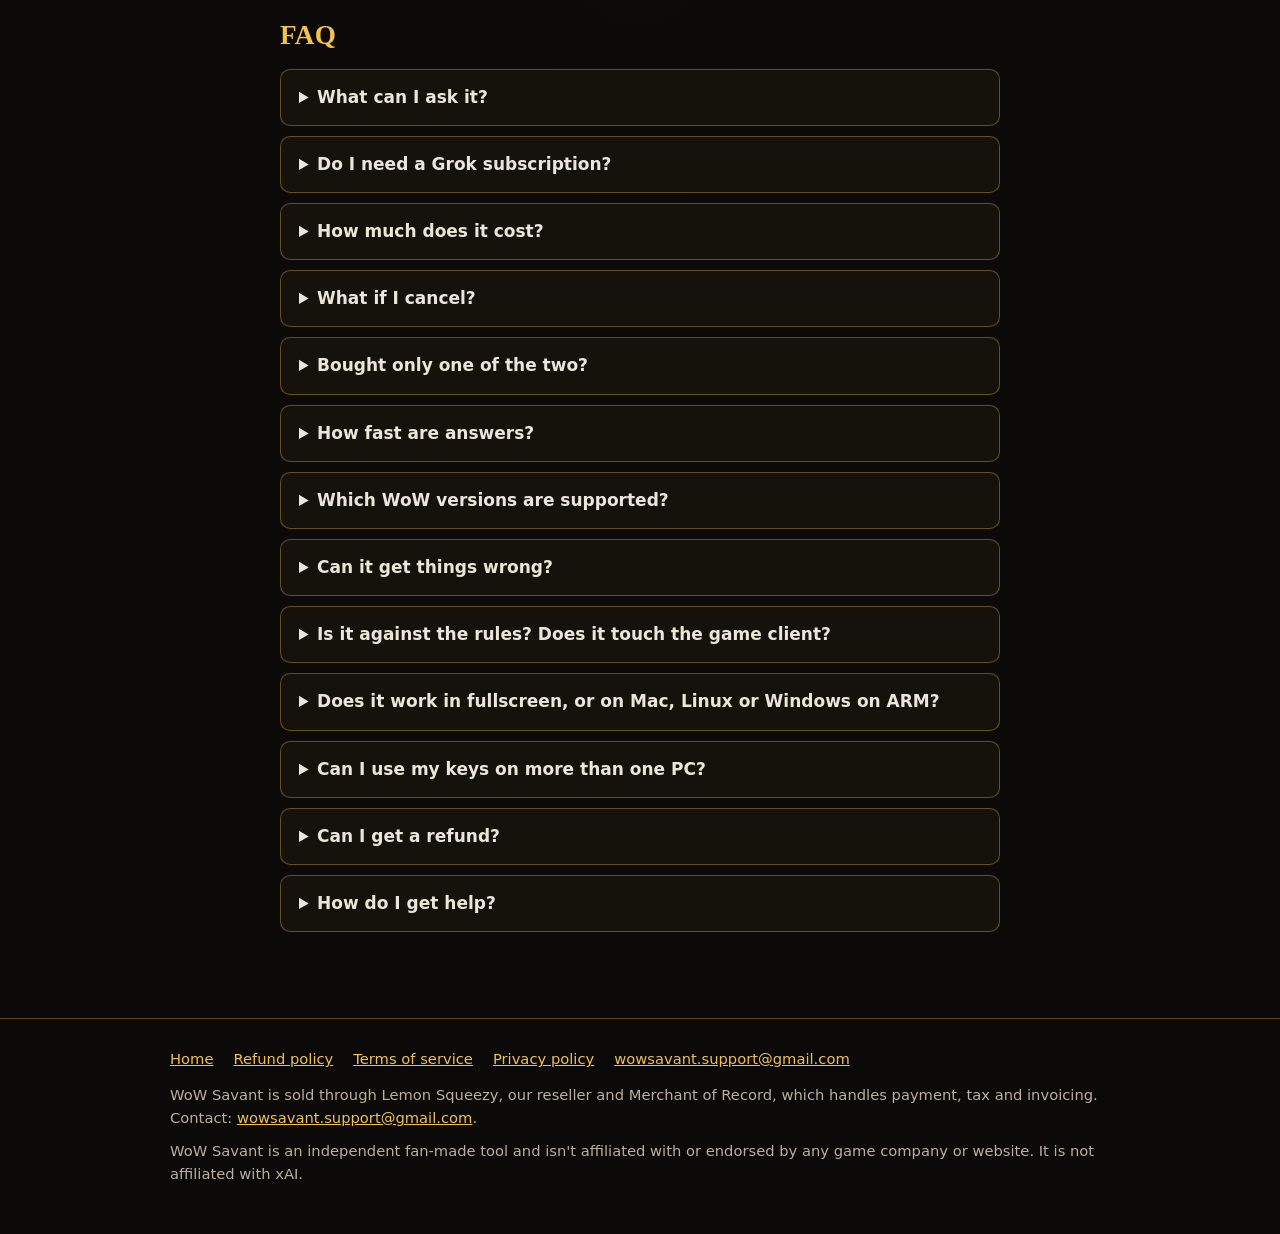
==== commit fba2e2a4: "New tagline: Better answers than barrens chat." ====
--- a/index.html
+++ b/index.html
@@ -3,7 +3,7 @@
 <head>
   <meta charset="utf-8">
   <meta name="viewport" content="width=device-width, initial-scale=1">
-  <title>WoW Savant – Know everything. Stay in game.</title>
+  <title>WoW Savant – Better answers than barrens chat.</title>
   <meta name="description" content="WoW Savant is a Windows overlay for World of Warcraft that answers any question about the game – quests, gear, talents, rotations, professions, raids, lore, gold and more – without alt-tabbing.">
   <meta name="theme-color" content="#0b0a08">
   <link rel="icon" href="favicon.ico" sizes="any">
@@ -32,7 +32,7 @@
         <img class="hero-icon" src="assets/orc.png" alt="WoW Savant orc icon" width="180" height="180">
         <p class="eyebrow">WoW Savant</p>
         <h1>The ultimate World of Warcraft expert, sitting right beside you.</h1>
-        <p class="tagline">Know everything. Stay in game.</p>
+        <p class="tagline">Better answers than barrens chat.</p>
         <p class="lead">Quests, gear, talents, rotations, professions, raids, lore, gold – ask WoW Savant anything about World of Warcraft and get a researched answer in an overlay on your screen. Every piece of WoW knowledge at your fingertips, without ever alt&#8209;tabbing out of Azeroth.</p>
         <div class="hero-actions">
           <a class="btn btn-primary" href="#buy">Get WoW Savant</a>
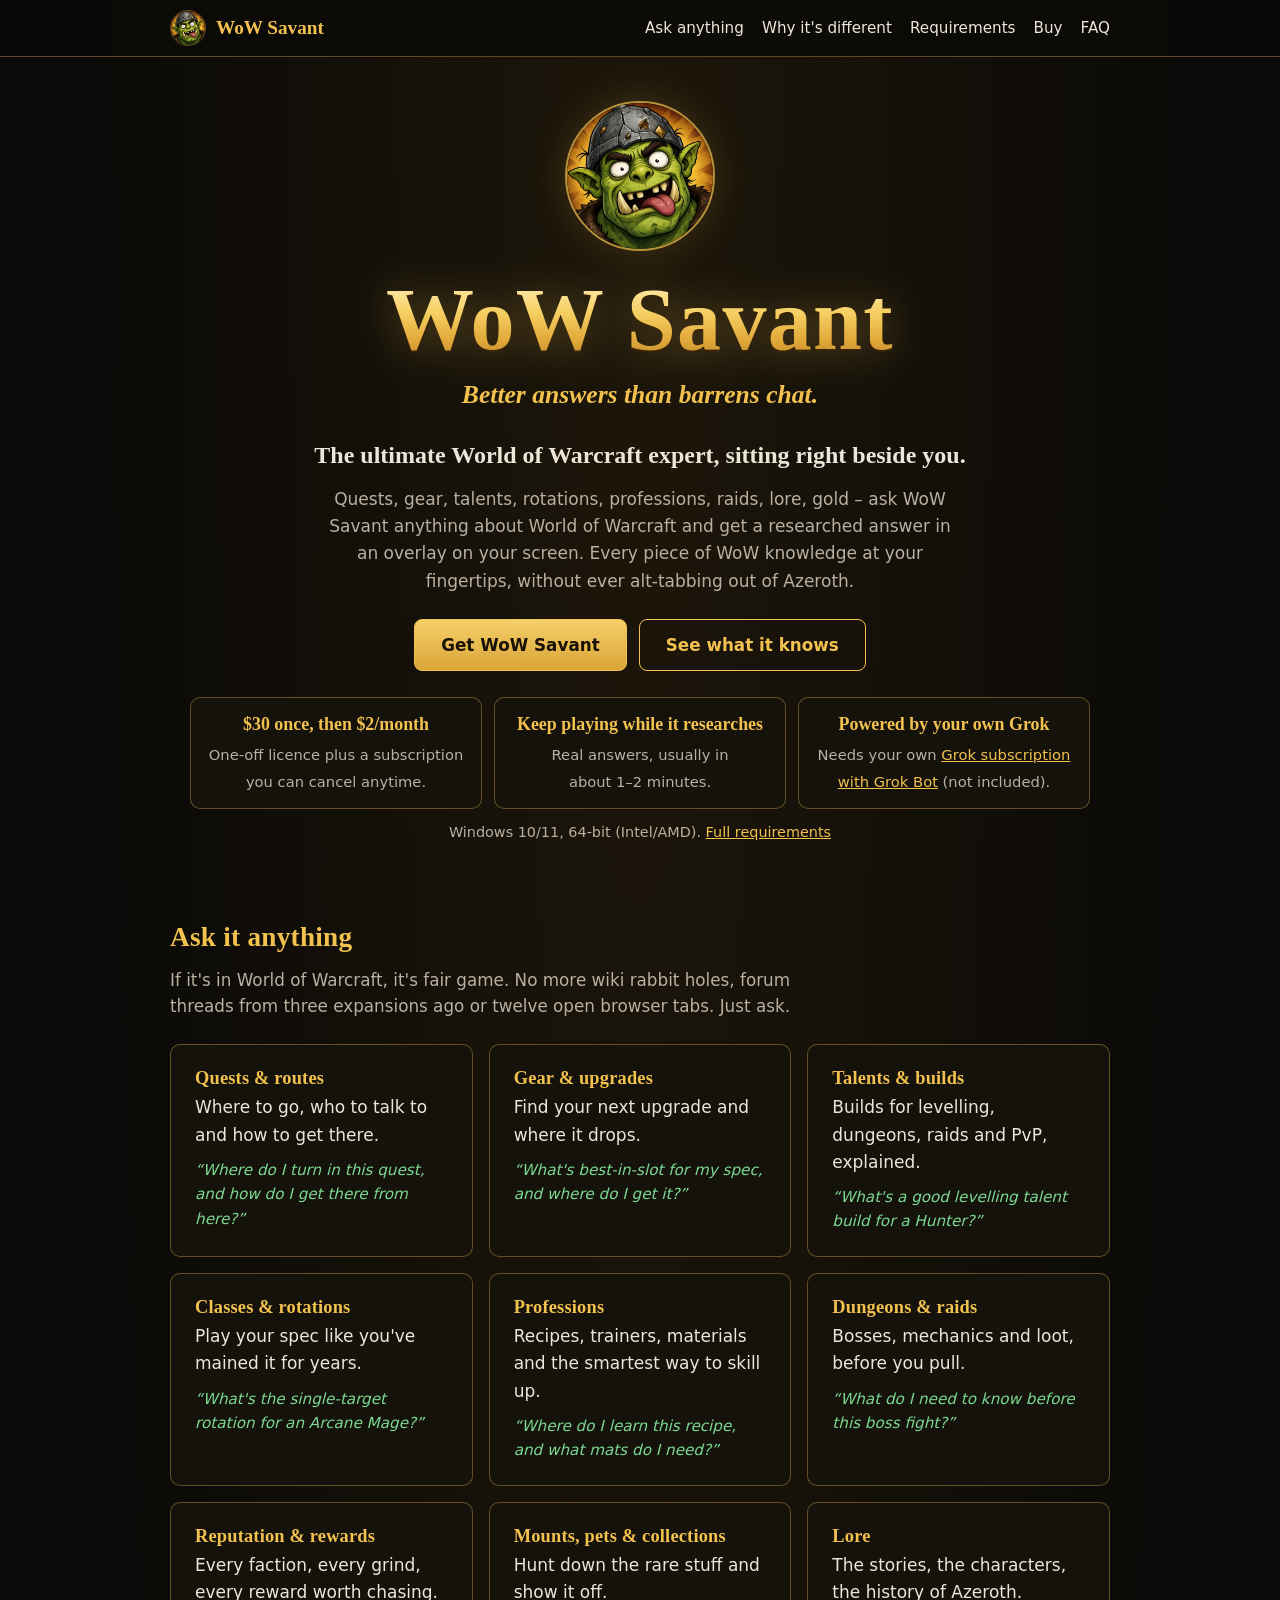
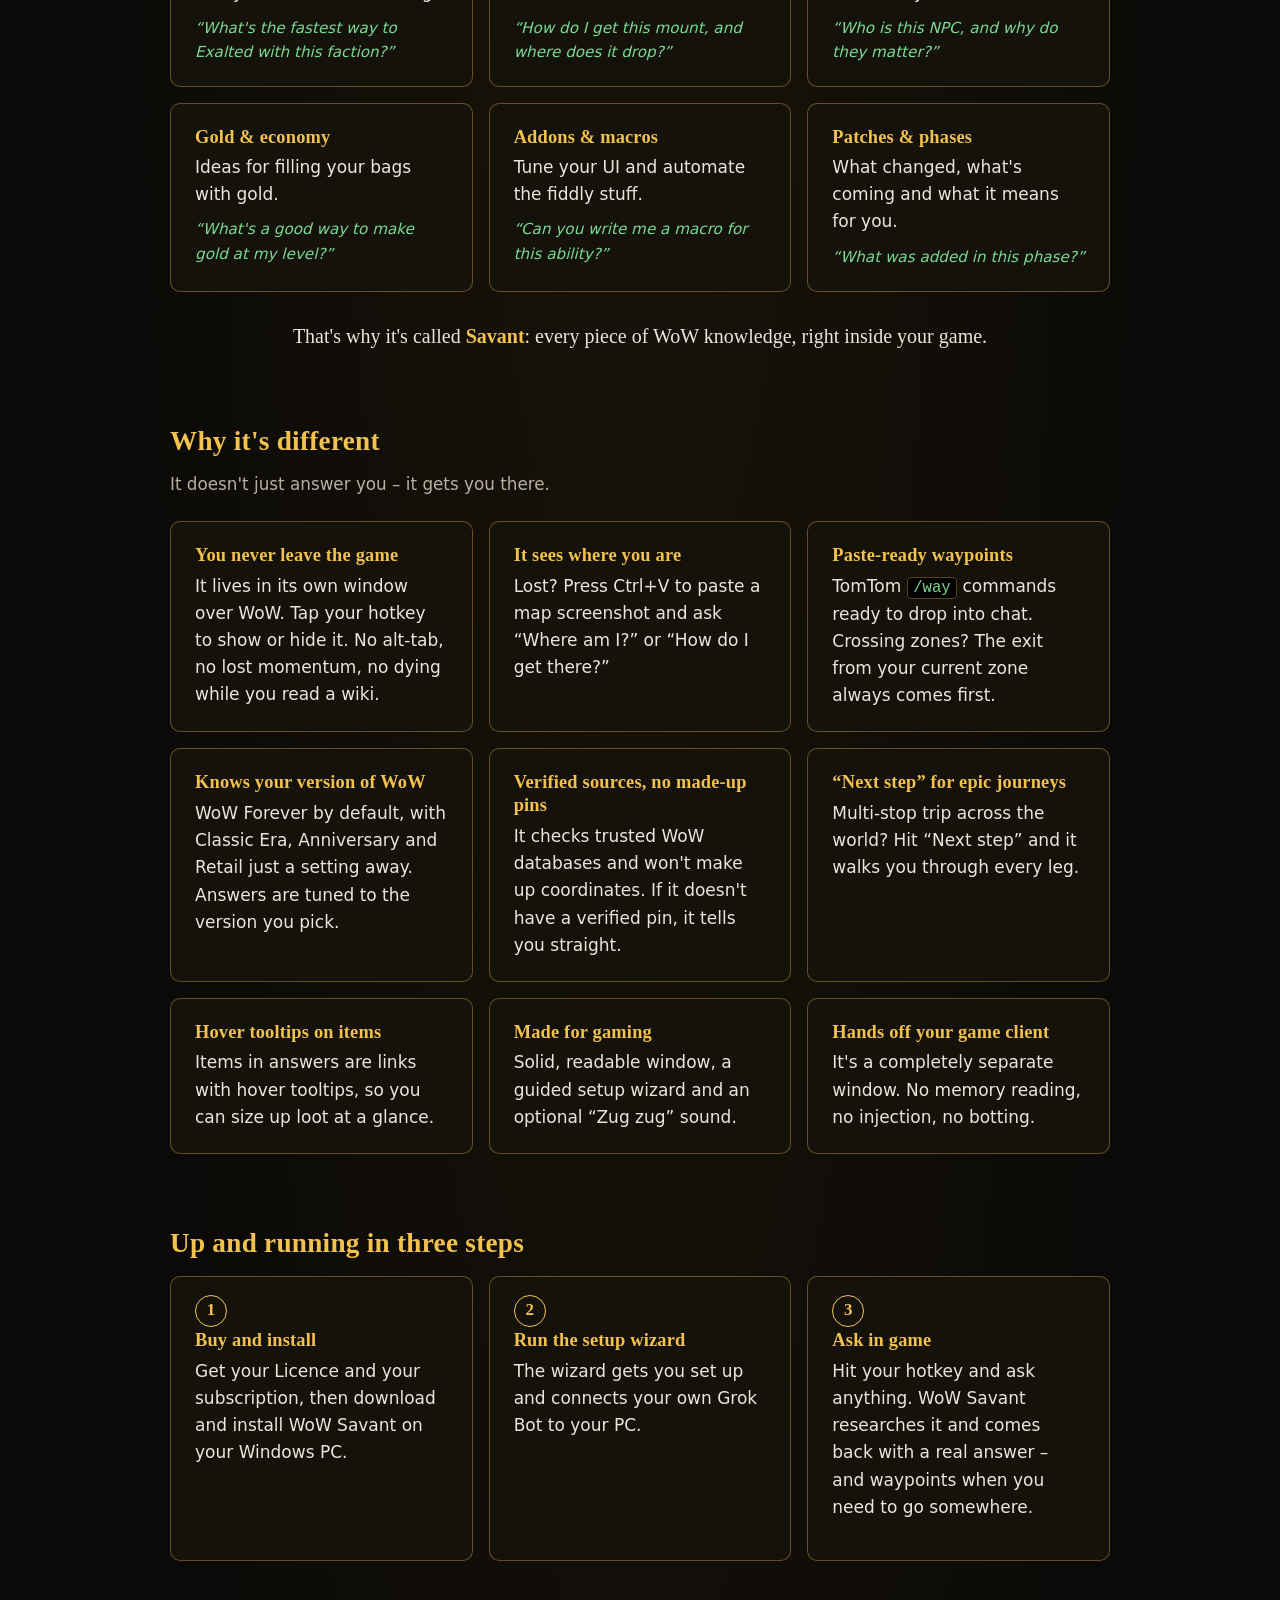
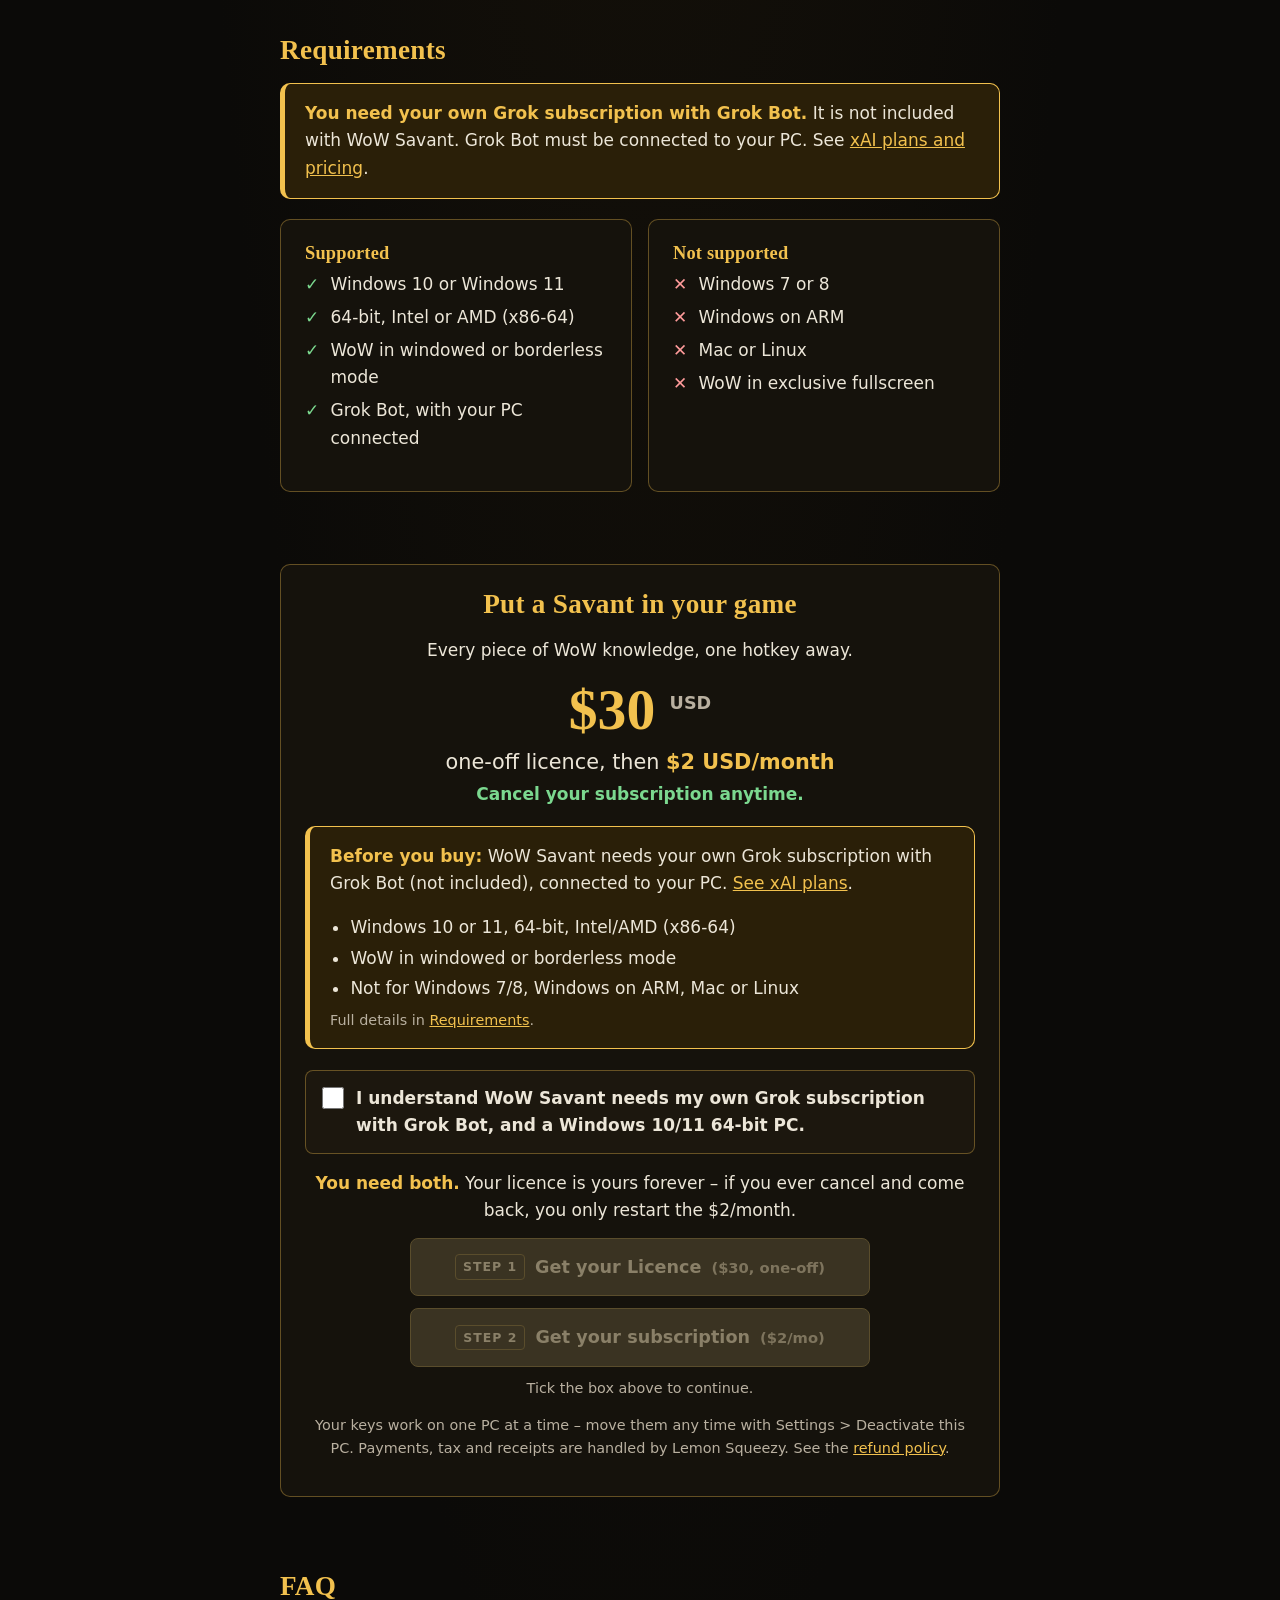
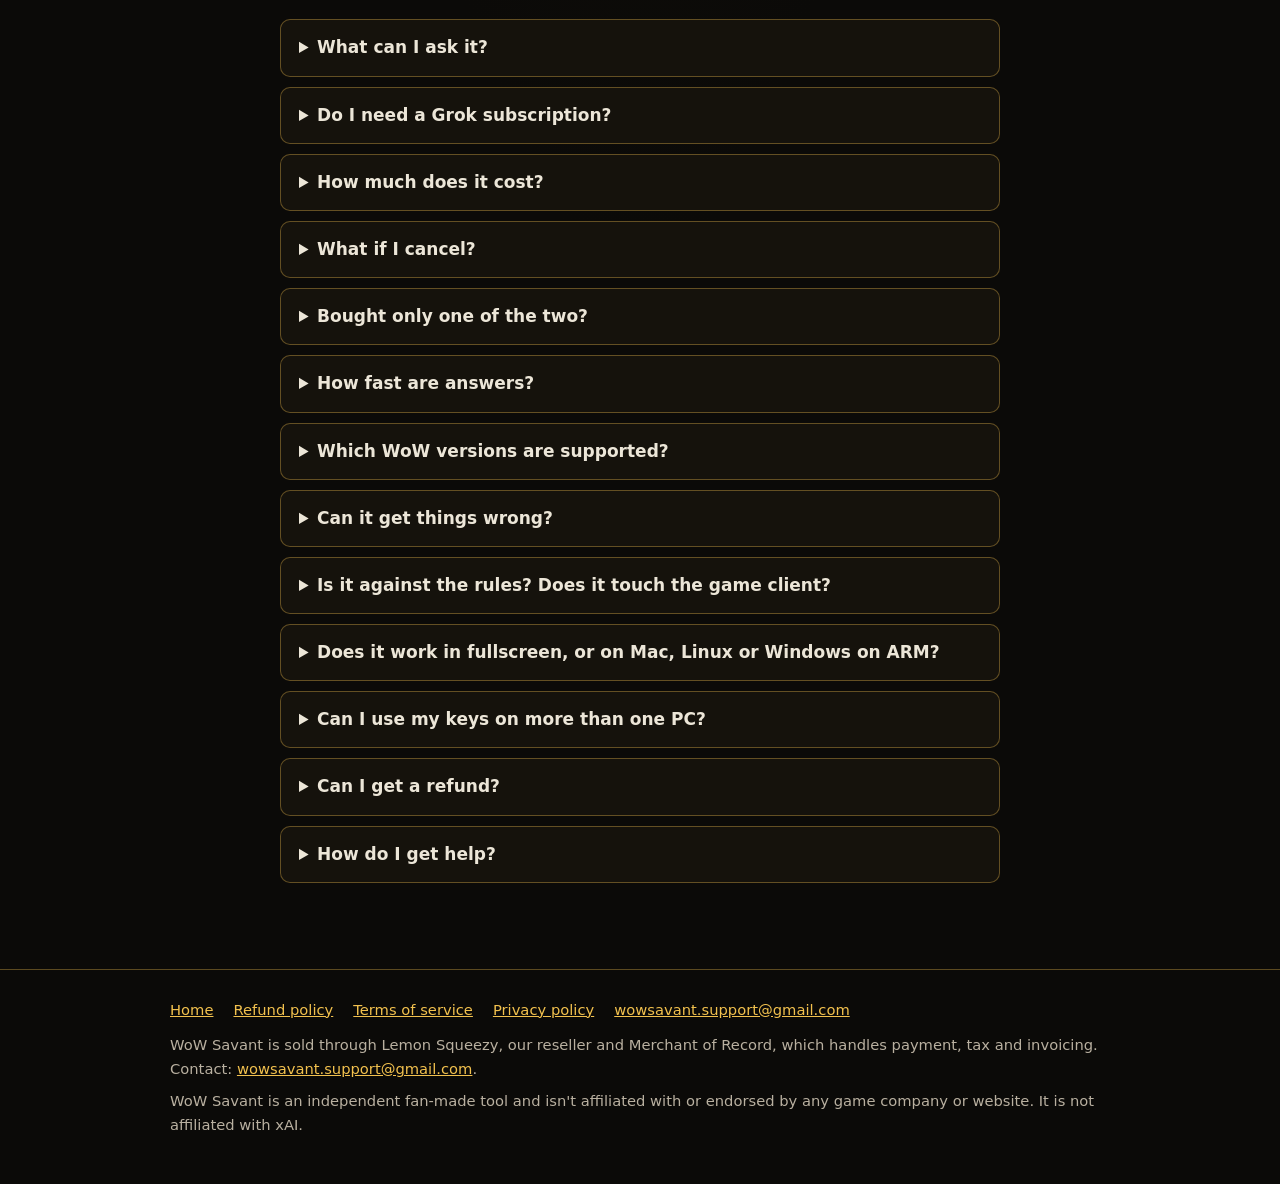
==== commit 0d47e513: "Hero: make the WoW Savant brand the dominant h1" ====
--- a/index.html
+++ b/index.html
@@ -30,9 +30,9 @@
     <section class="hero">
       <div class="wrap">
         <img class="hero-icon" src="assets/orc.png" alt="WoW Savant orc icon" width="180" height="180">
-        <p class="eyebrow">WoW Savant</p>
-        <h1>The ultimate World of Warcraft expert, sitting right beside you.</h1>
+        <h1 class="brand-title">WoW Savant</h1>
         <p class="tagline">Better answers than barrens chat.</p>
+        <p class="hero-headline">The ultimate World of Warcraft expert, sitting right beside you.</p>
         <p class="lead">Quests, gear, talents, rotations, professions, raids, lore, gold – ask WoW Savant anything about World of Warcraft and get a researched answer in an overlay on your screen. Every piece of WoW knowledge at your fingertips, without ever alt&#8209;tabbing out of Azeroth.</p>
         <div class="hero-actions">
           <a class="btn btn-primary" href="#buy">Get WoW Savant</a>
--- a/style.css
+++ b/style.css
@@ -165,7 +165,6 @@
 
 /* v2 additions: hero eyebrow, category cards, section intros */
 .eyebrow { color: var(--gold); font-family: Georgia, serif; font-weight: bold; font-size: 1.1rem; letter-spacing: 0.12em; text-transform: uppercase; margin: 14px 0 0; }
-.hero h1 { font-size: 3rem; max-width: 820px; margin: 0.15em auto 0.25em; }
 .hero .tagline { font-size: 1.5rem; color: var(--gold); font-family: Georgia, serif; font-style: italic; }
 .section-intro { color: var(--muted); max-width: 680px; margin: -0.2em 0 1.4em; font-size: 1.05rem; }
 .cat .example { margin: 0.6em 0 0; color: var(--green); font-style: italic; font-size: 0.95rem; }
@@ -174,7 +173,6 @@
 .big-claim { text-align: center; font-family: Georgia, serif; color: var(--text); font-size: 1.25rem; margin: 1.4em auto 0; max-width: 700px; }
 .big-claim strong { color: var(--gold); }
 @media (max-width: 600px) {
-  .hero h1 { font-size: 2.05rem; }
   .hero .tagline { font-size: 1.25rem; }
 }
 
@@ -228,3 +226,35 @@
 .hero-facts strong { display: block; color: var(--gold); font-family: Georgia, serif; font-size: 1.12rem; margin-bottom: 2px; }
 .hero-facts span { color: var(--muted); font-size: 0.92rem; }
 .hero-req { margin: 12px 0 0; }
+
+/* v6: brand-first hero */
+.hero { padding-top: 44px; }
+.hero-icon { width: 150px; height: 150px; }
+.brand-title {
+  font-family: Georgia, "Times New Roman", serif;
+  font-weight: 700;
+  font-size: clamp(3rem, 10.5vw, 5.5rem);
+  line-height: 1.02;
+  letter-spacing: 0.015em;
+  margin: 0.18em 0 0.12em;
+  color: var(--gold);
+  background: linear-gradient(180deg, #fff1c2 0%, #f6cf62 42%, #e2a93a 72%, #b9832a 100%);
+  -webkit-background-clip: text;
+  background-clip: text;
+  -webkit-text-fill-color: transparent;
+  filter: drop-shadow(0 2px 0 rgba(60, 38, 8, 0.9)) drop-shadow(0 0 22px rgba(242, 193, 78, 0.35));
+}
+.hero .tagline { font-size: clamp(1.25rem, 2.6vw, 1.6rem); margin: 0 0 0.9em; }
+.hero-headline {
+  font-family: Georgia, "Times New Roman", serif;
+  font-size: clamp(1.15rem, 2.4vw, 1.5rem);
+  color: var(--text);
+  font-weight: 600;
+  max-width: 720px;
+  margin: 0 auto 0.6em;
+  line-height: 1.35;
+}
+@media (max-width: 600px) {
+  .hero { padding-top: 30px; }
+  .hero-icon { width: 120px; height: 120px; }
+}
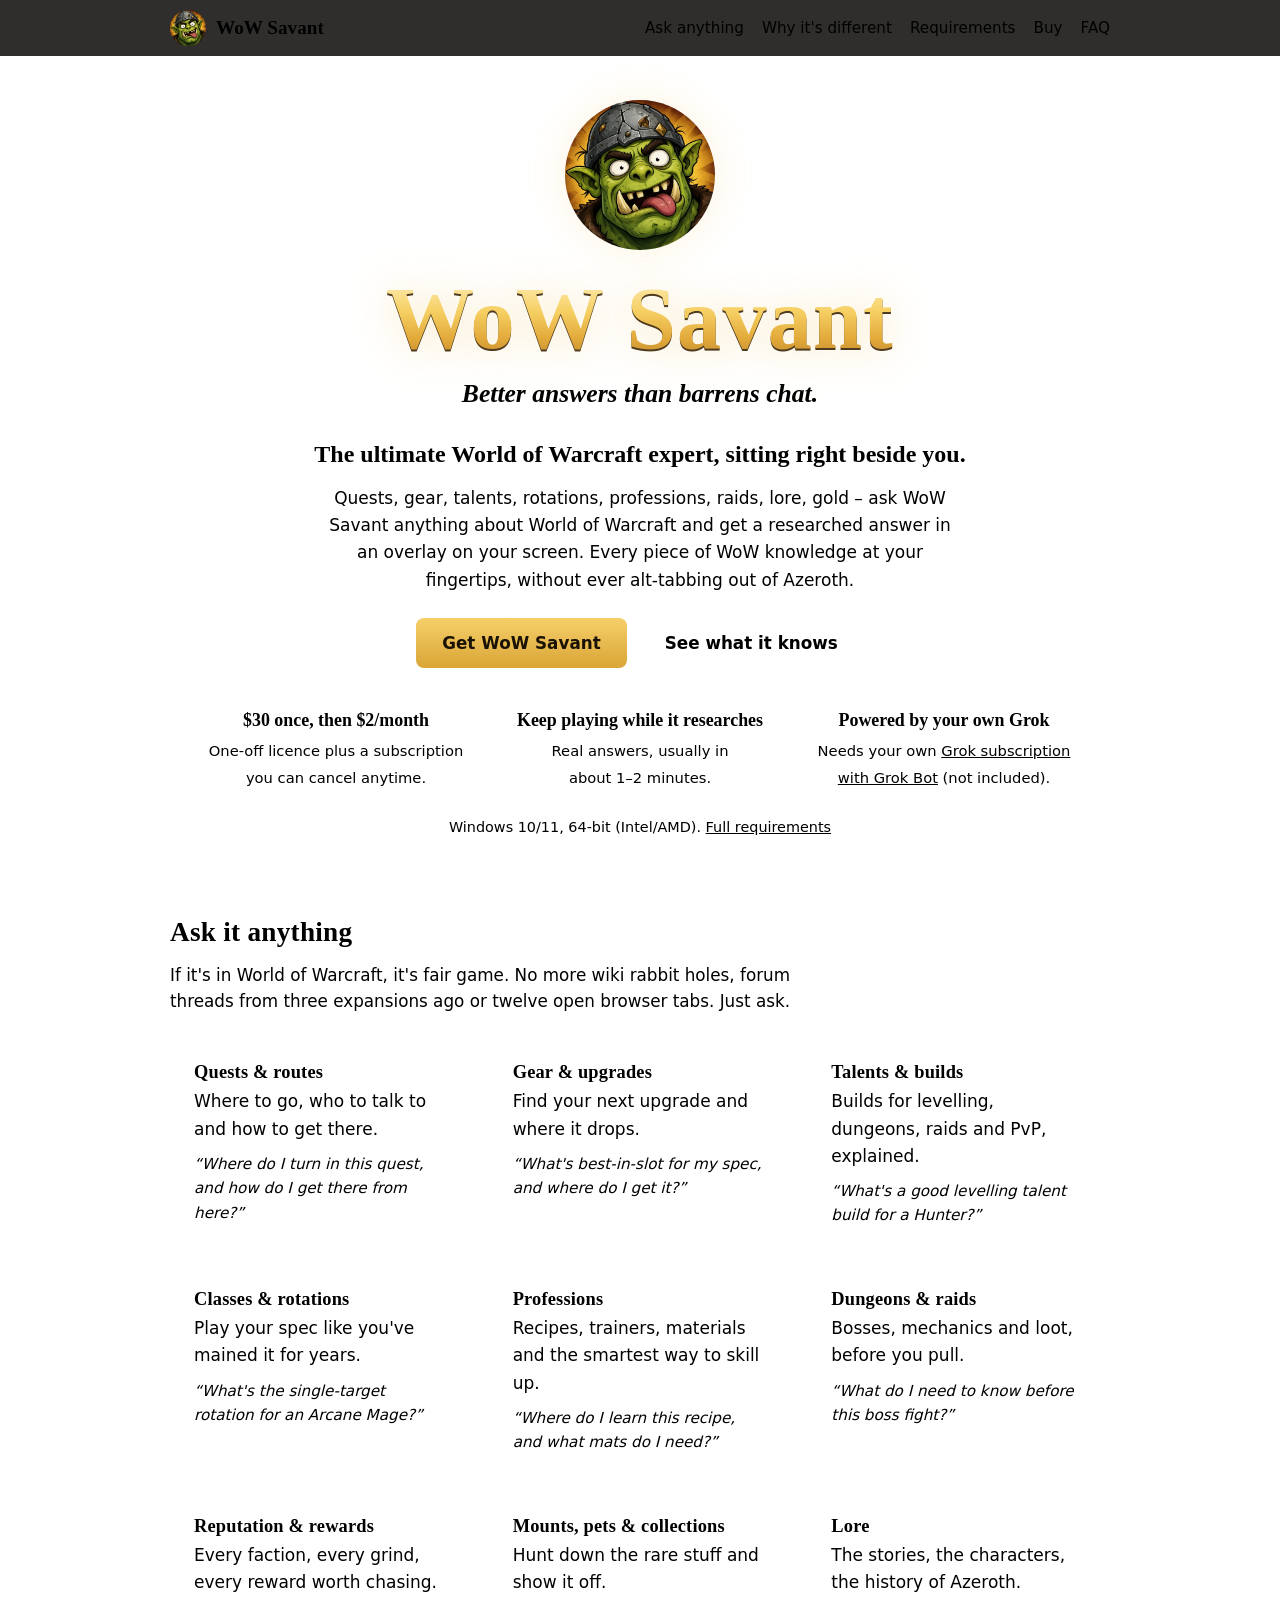
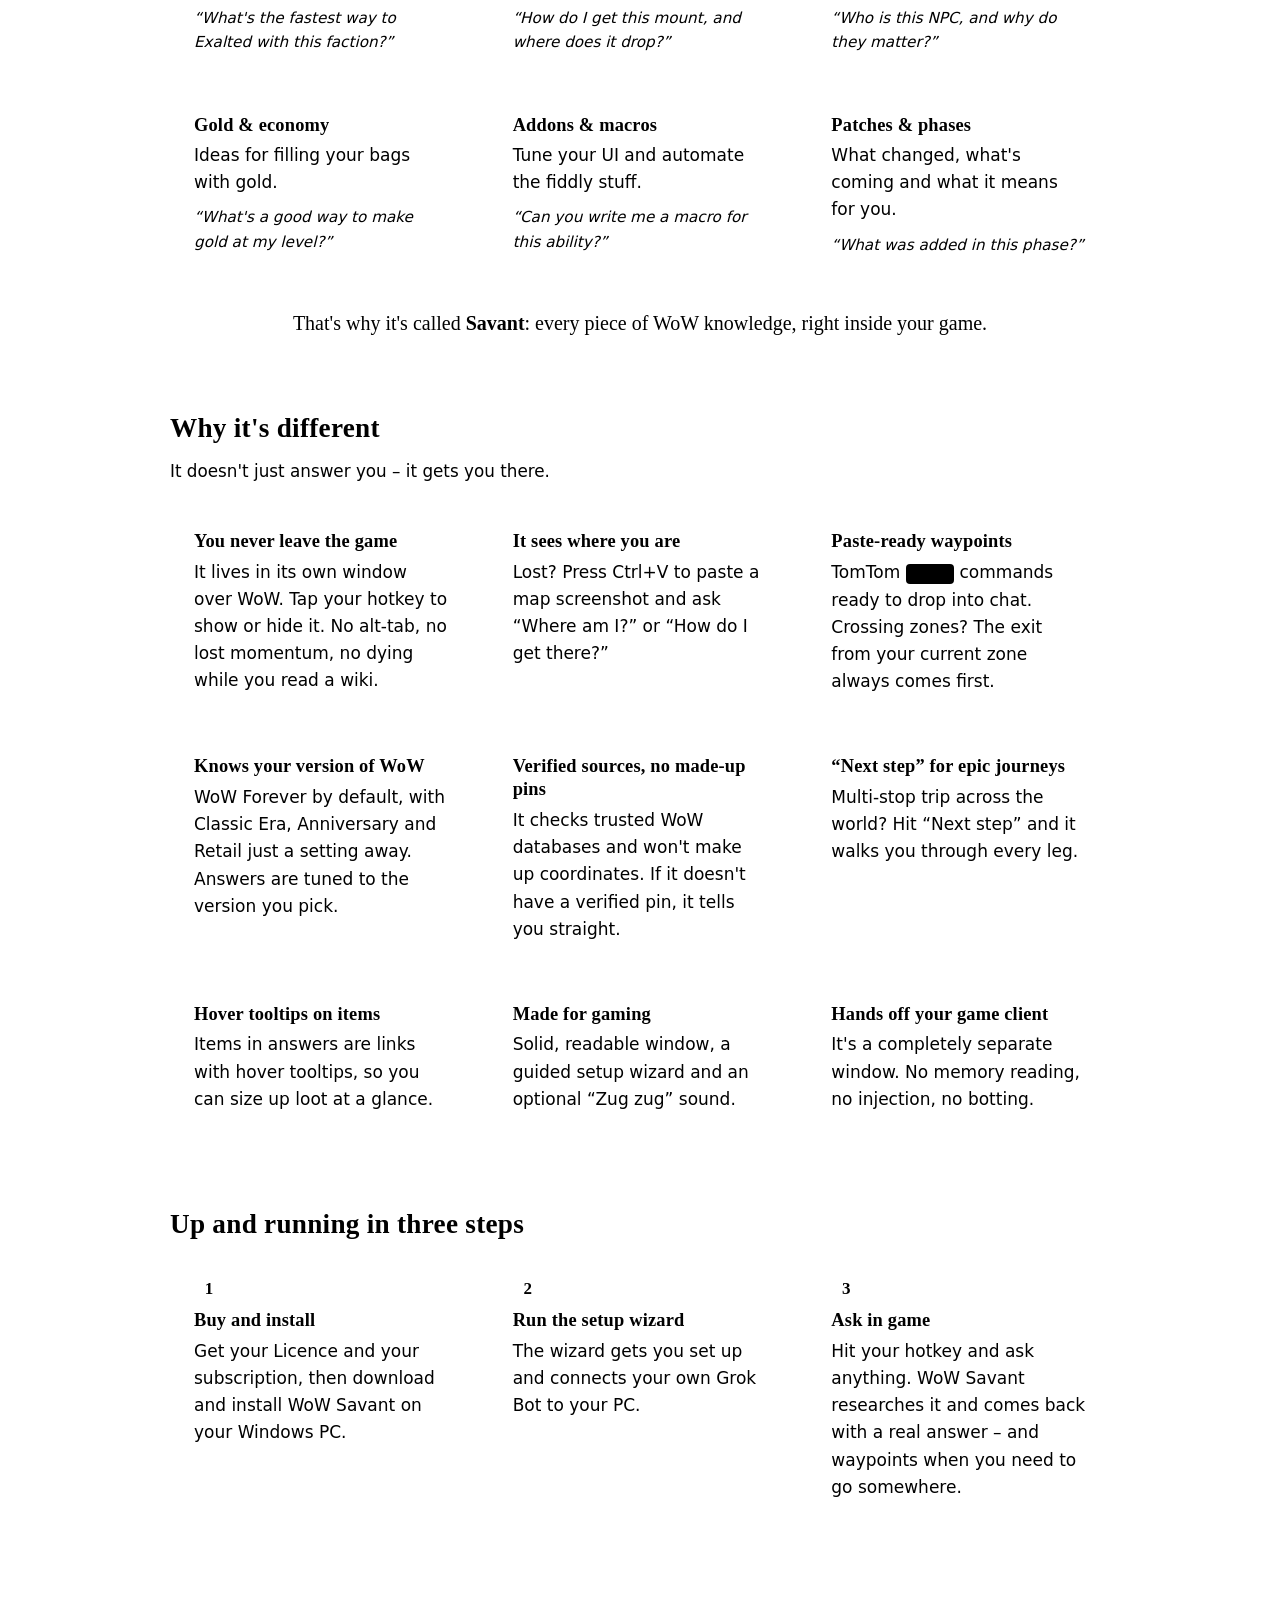
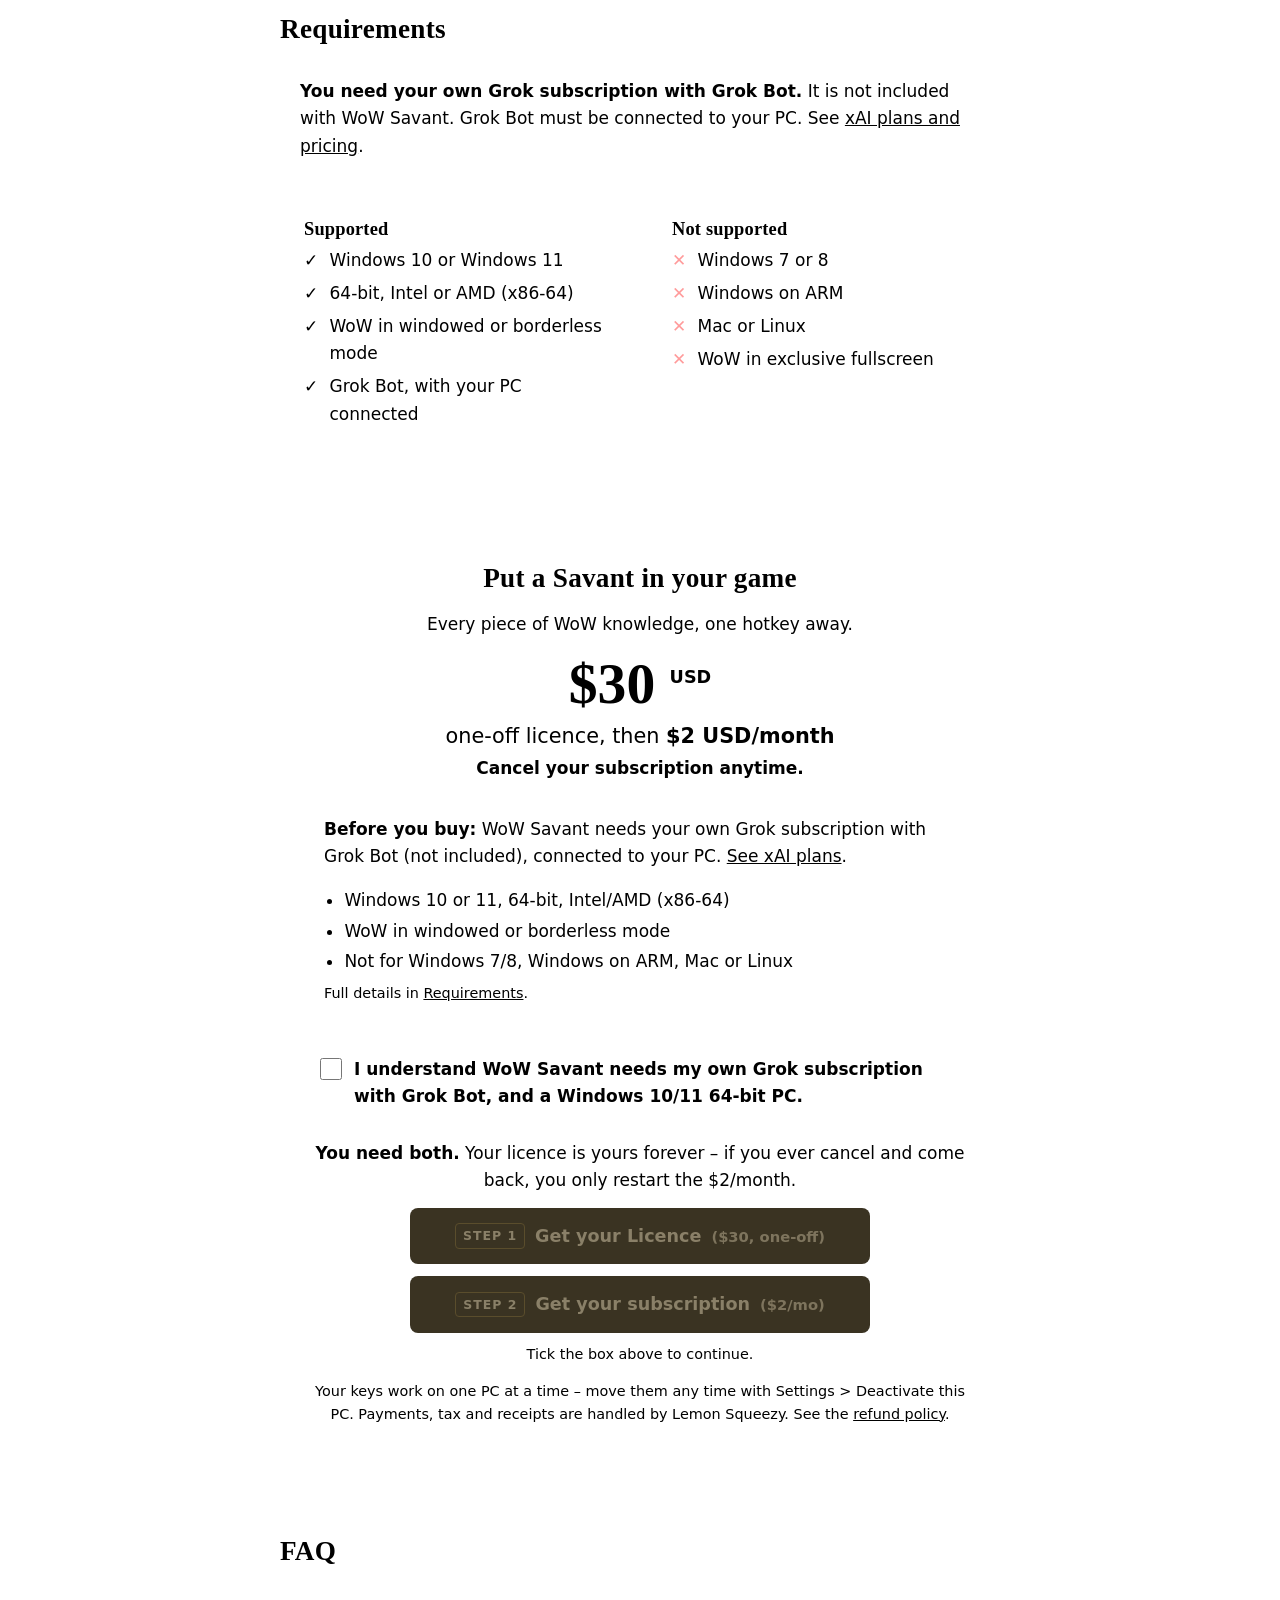
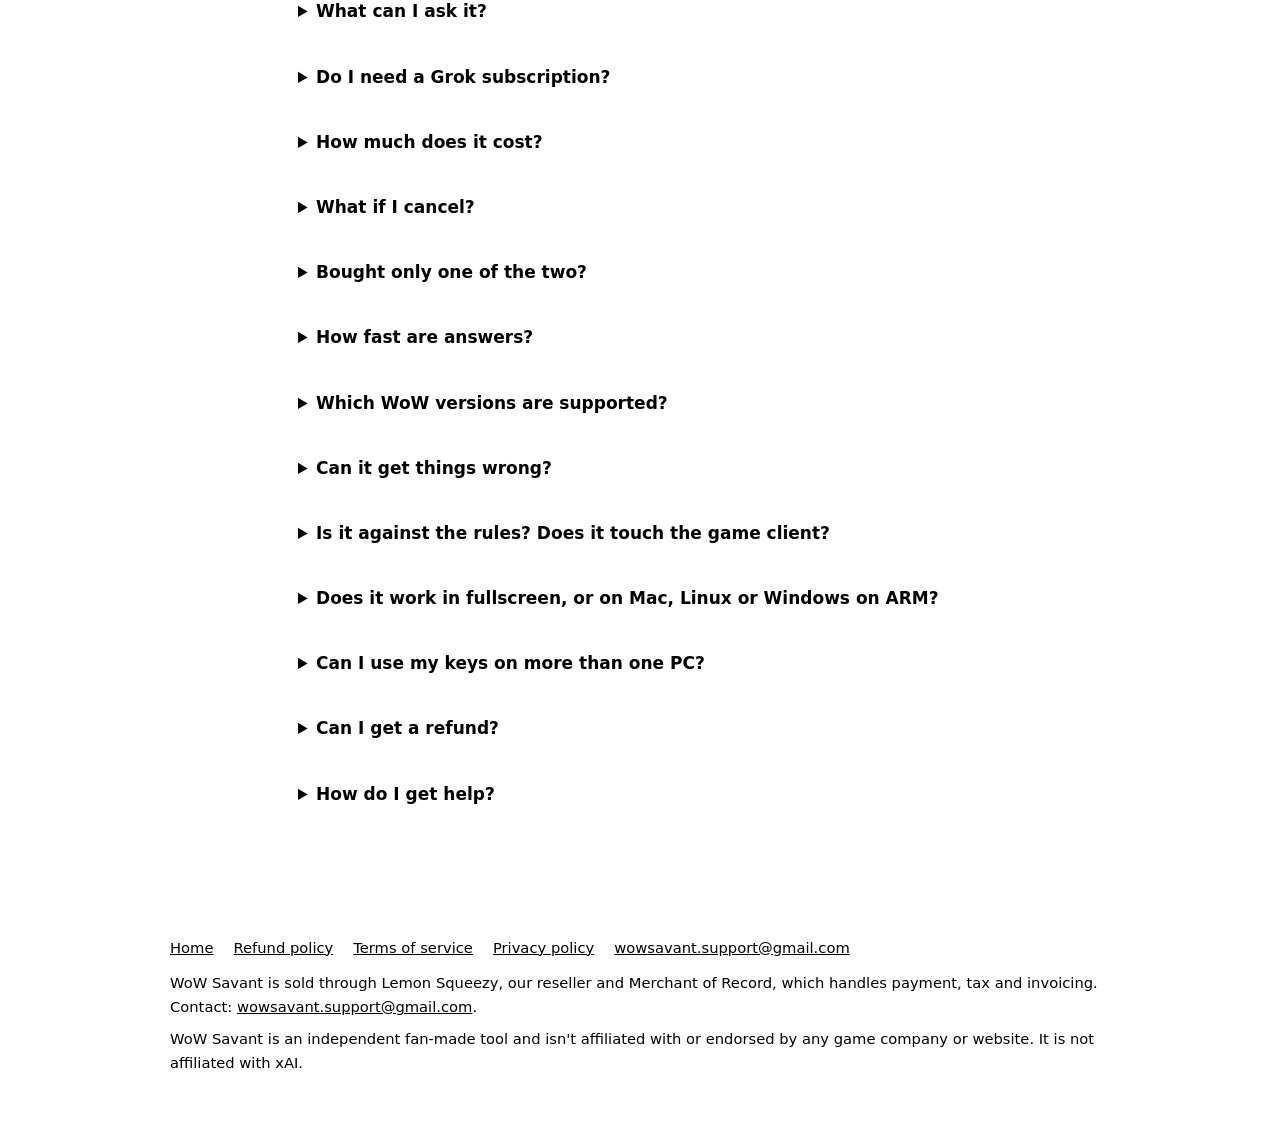
==== commit c2eac512: "Cache-bust style.css (?v=20261006b); explicit Georgia stack for hero title" ====
--- a/index.html
+++ b/index.html
@@ -9,7 +9,7 @@
   <link rel="icon" href="favicon.ico" sizes="any">
   <link rel="icon" type="image/png" sizes="32x32" href="assets/favicon-32.png">
   <link rel="apple-touch-icon" href="assets/apple-touch-icon.png">
-  <link rel="stylesheet" href="style.css">
+  <link rel="stylesheet" href="style.css?v=20261006b">
 </head>
 <body>
   <a class="skip" href="#main">Skip to content</a>
--- a/style.css
+++ b/style.css
@@ -1,4 +1,9 @@
-/* WoW Savant site - plain CSS, no build step */
+/* WoW Savant site - plain CSS, no build step.
+   CACHE-BUSTING: every page links this file as style.css?v=YYYYMMDDx (currently v=20261006b).
+   Whenever you change this file, bump that v= value in ALL FOUR pages
+   (index.html, privacy.html, terms.html, refund.html), e.g.:
+     sed -i 's/style.css?v=[0-9a-z]*/style.css?v=NEWVALUE/' *.html
+   so browsers fetch the new CSS instead of a stale cached copy. */
 :root {
   --bg: #0b0a08;
   --panel: #15120c;
@@ -231,7 +236,8 @@
 .hero { padding-top: 44px; }
 .hero-icon { width: 150px; height: 150px; }
 .brand-title {
-  font-family: Georgia, "Times New Roman", serif;
+  /* Georgia ships with Windows/macOS; Gelasio is its metric clone on Linux (what the review screenshots used). */
+  font-family: Georgia, Gelasio, "Times New Roman", Times, serif;
   font-weight: 700;
   font-size: clamp(3rem, 10.5vw, 5.5rem);
   line-height: 1.02;
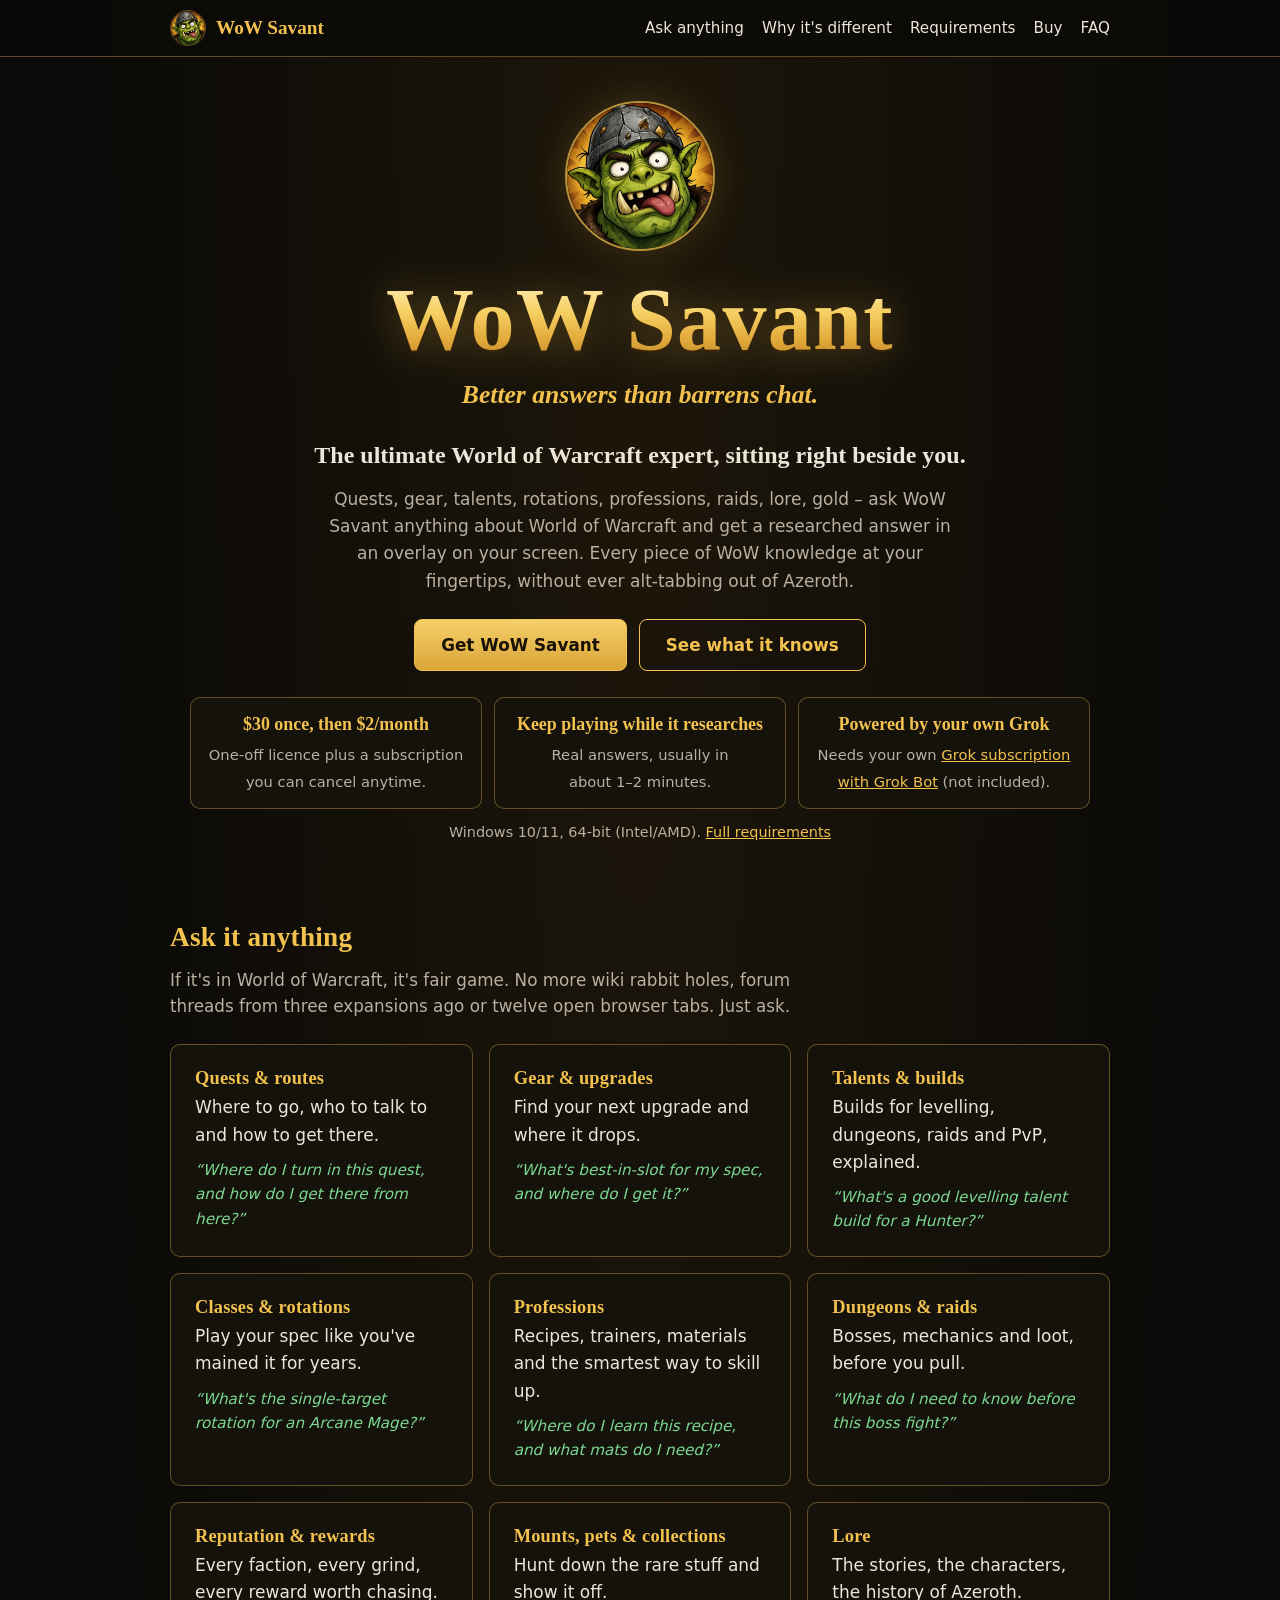
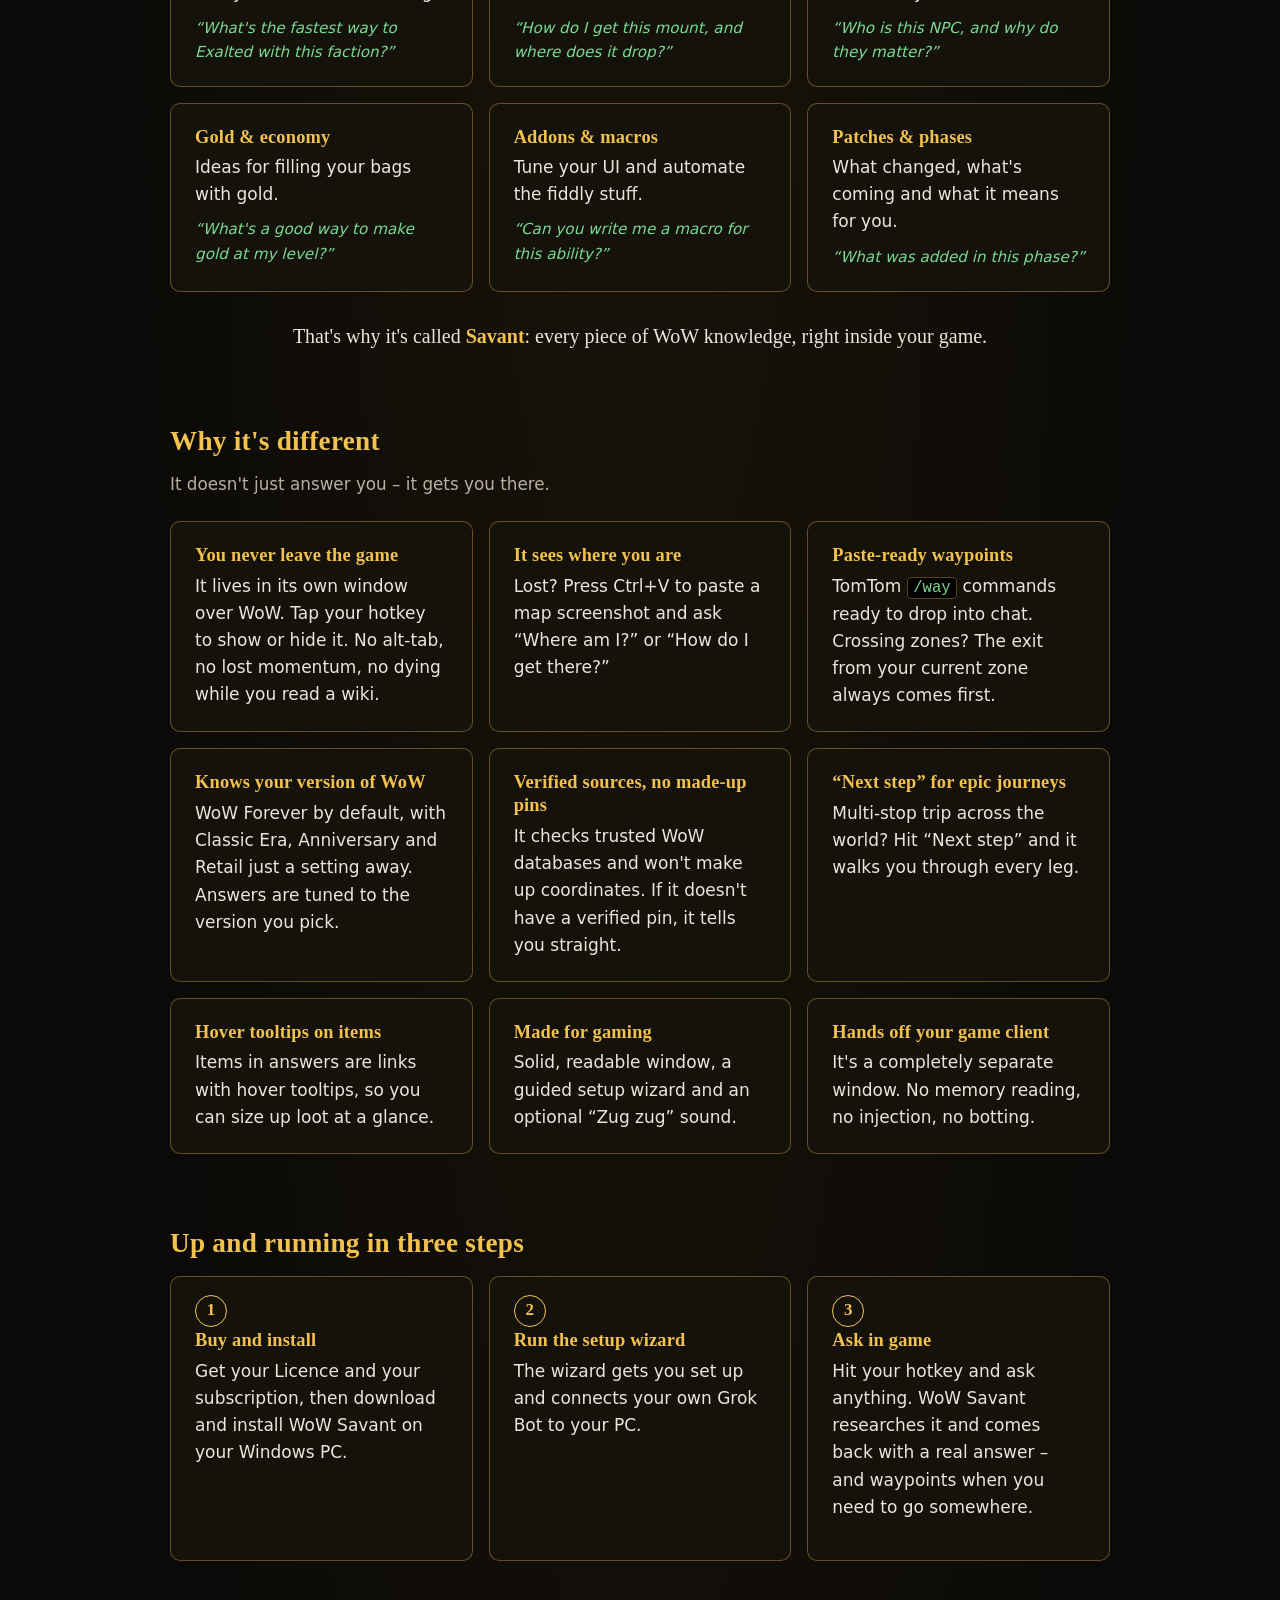
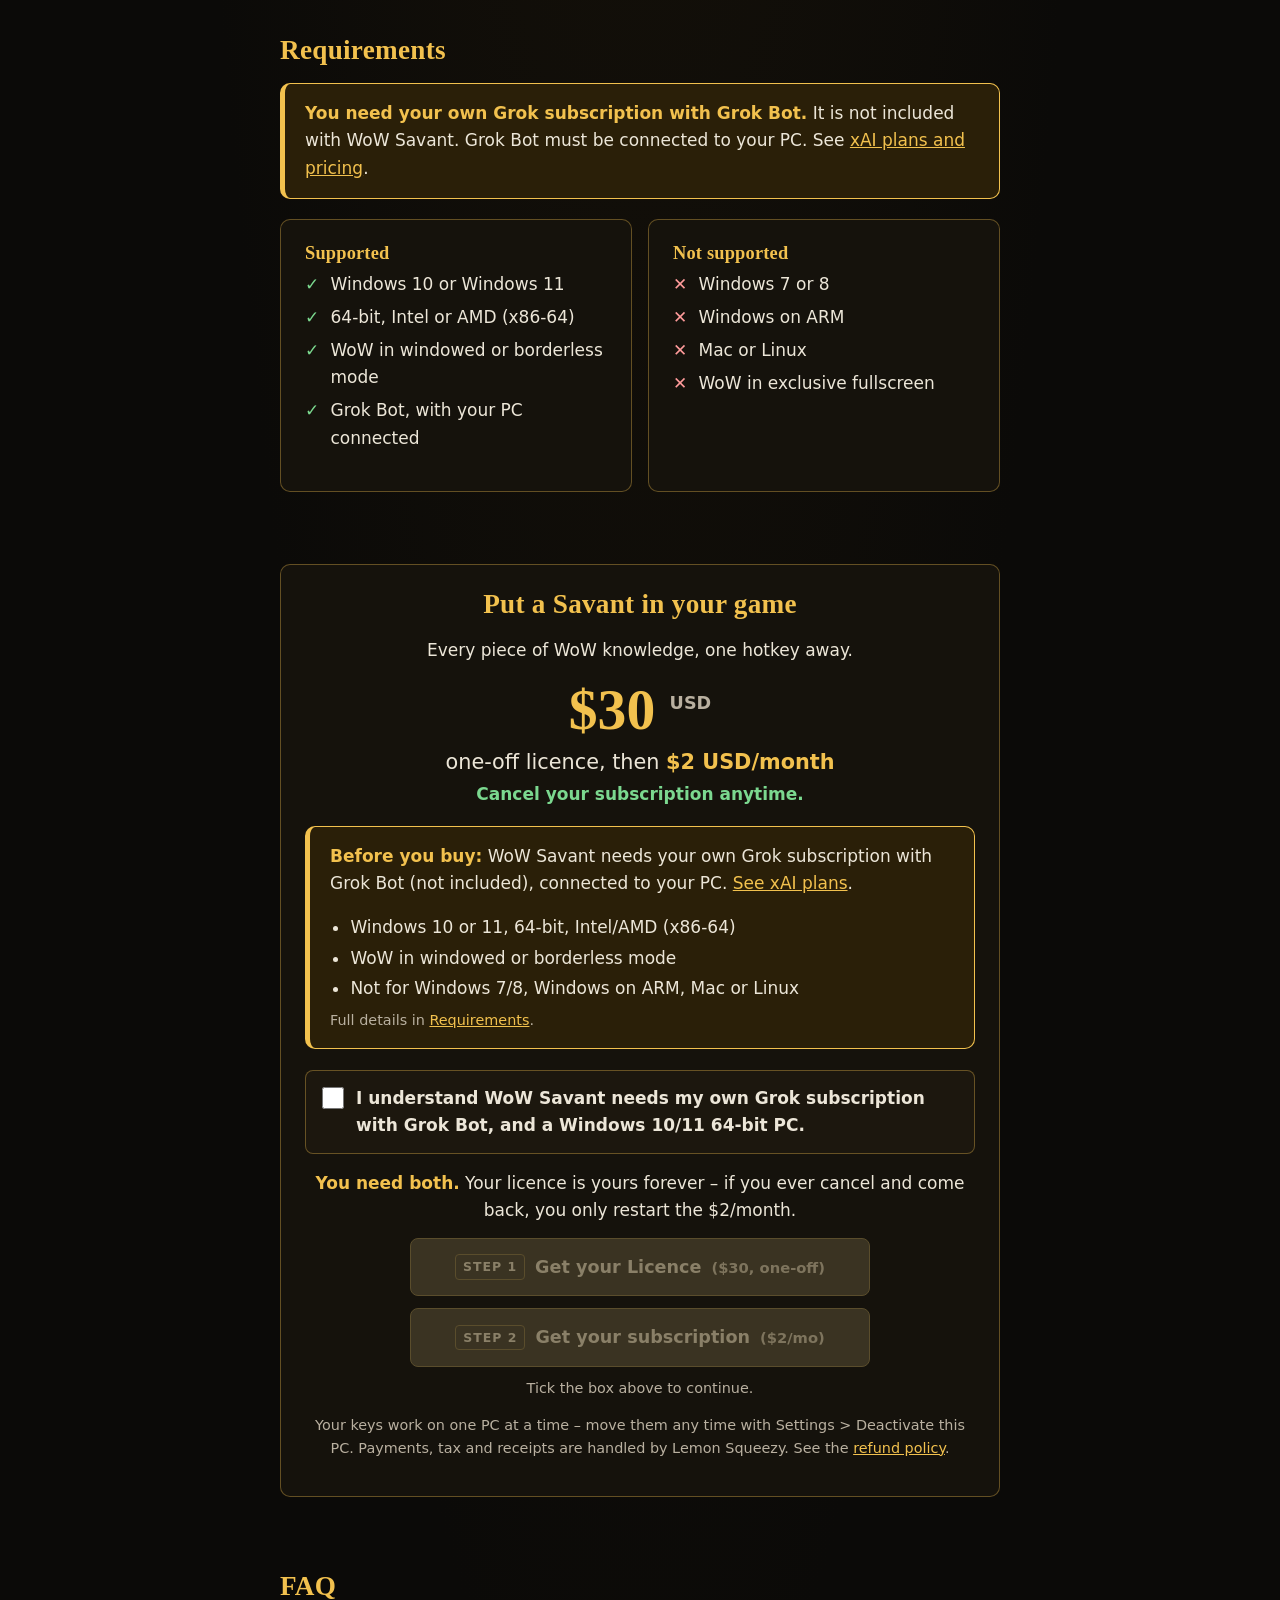
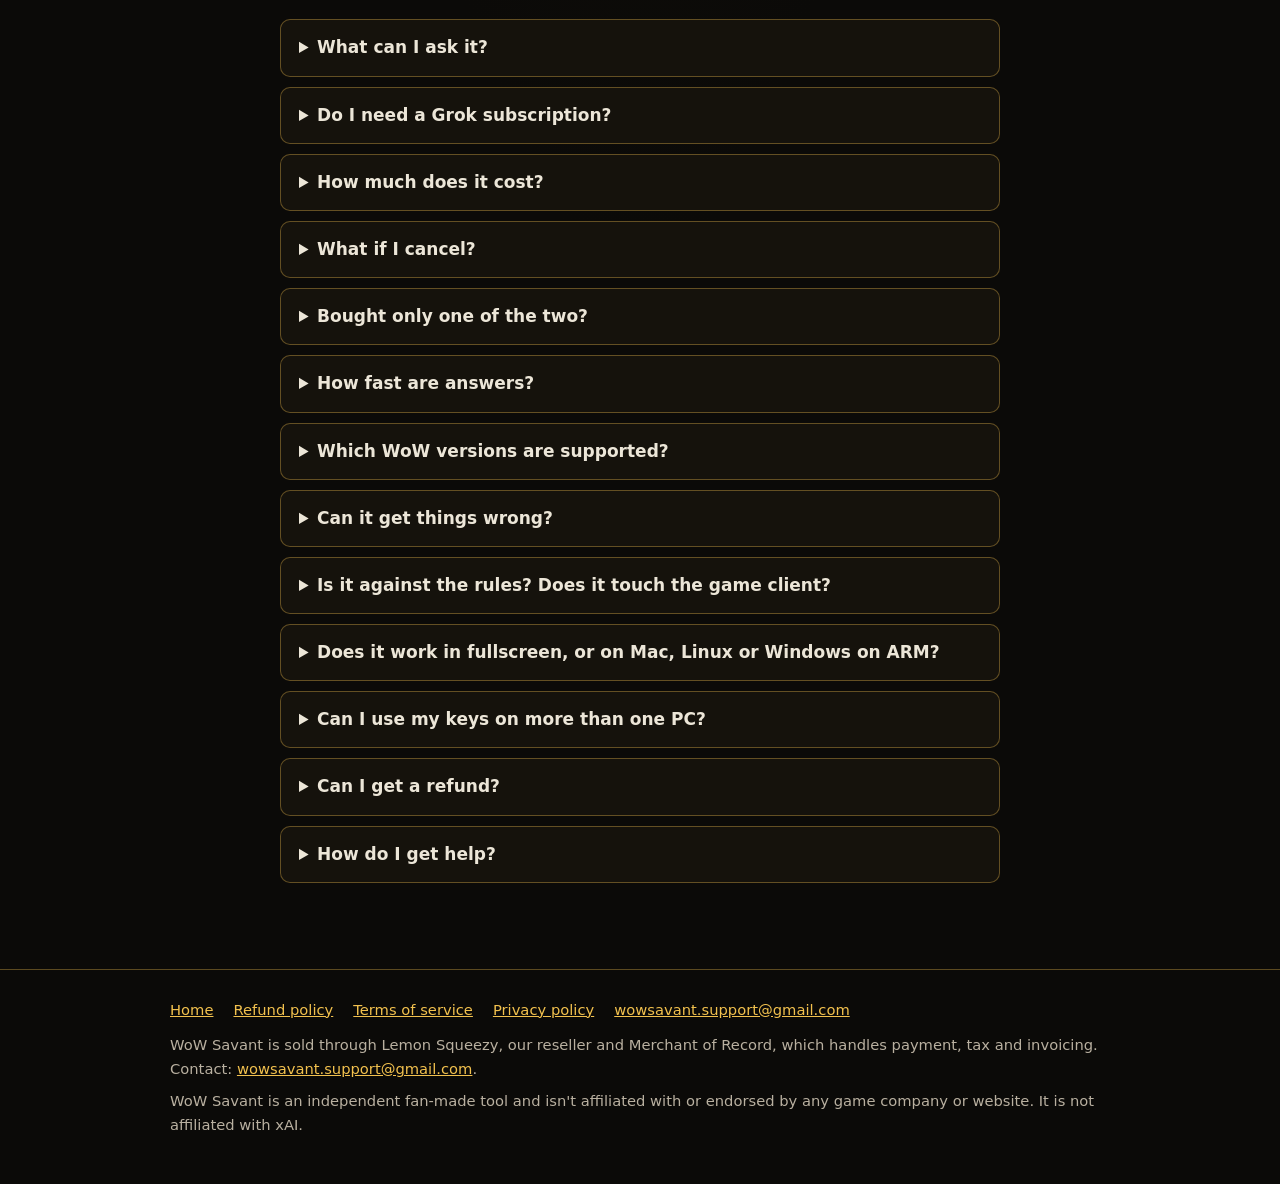
==== commit 149bf7ee: "Fix broken CSS: header comment closed early; bump style.css?v=20261006c" ====
--- a/index.html
+++ b/index.html
@@ -9,7 +9,7 @@
   <link rel="icon" href="favicon.ico" sizes="any">
   <link rel="icon" type="image/png" sizes="32x32" href="assets/favicon-32.png">
   <link rel="apple-touch-icon" href="assets/apple-touch-icon.png">
-  <link rel="stylesheet" href="style.css?v=20261006b">
+  <link rel="stylesheet" href="style.css?v=20261006c">
 </head>
 <body>
   <a class="skip" href="#main">Skip to content</a>
--- a/style.css
+++ b/style.css
@@ -1,9 +1,9 @@
 /* WoW Savant site - plain CSS, no build step.
-   CACHE-BUSTING: every page links this file as style.css?v=YYYYMMDDx (currently v=20261006b).
+   CACHE-BUSTING: every page links this file as style.css?v=YYYYMMDDx (currently v=20261006c).
    Whenever you change this file, bump that v= value in ALL FOUR pages
-   (index.html, privacy.html, terms.html, refund.html), e.g.:
-     sed -i 's/style.css?v=[0-9a-z]*/style.css?v=NEWVALUE/' *.html
-   so browsers fetch the new CSS instead of a stale cached copy. */
+   (index.html, privacy.html, terms.html, refund.html) so browsers fetch
+   the new CSS instead of a stale cached copy.
+   NOTE: never put a star followed by a slash inside this comment - it ends the comment early. */
 :root {
   --bg: #0b0a08;
   --panel: #15120c;
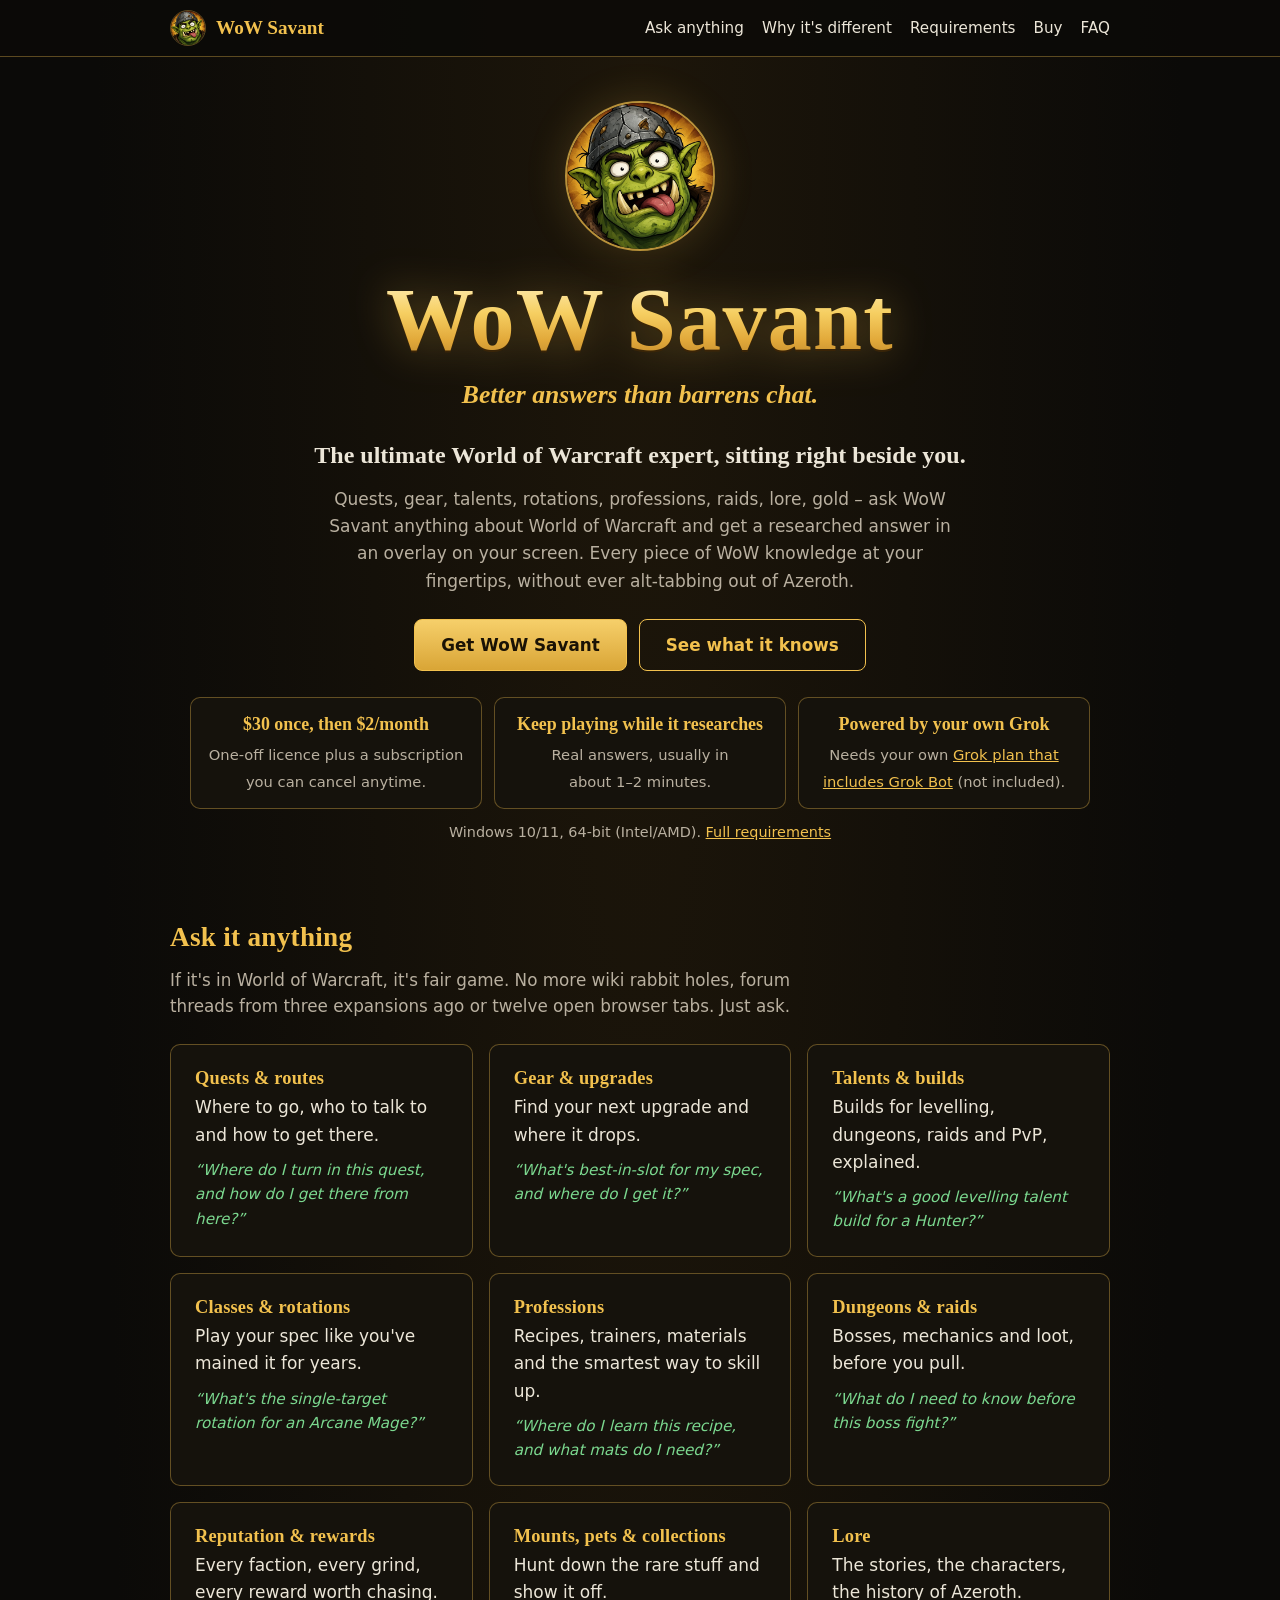
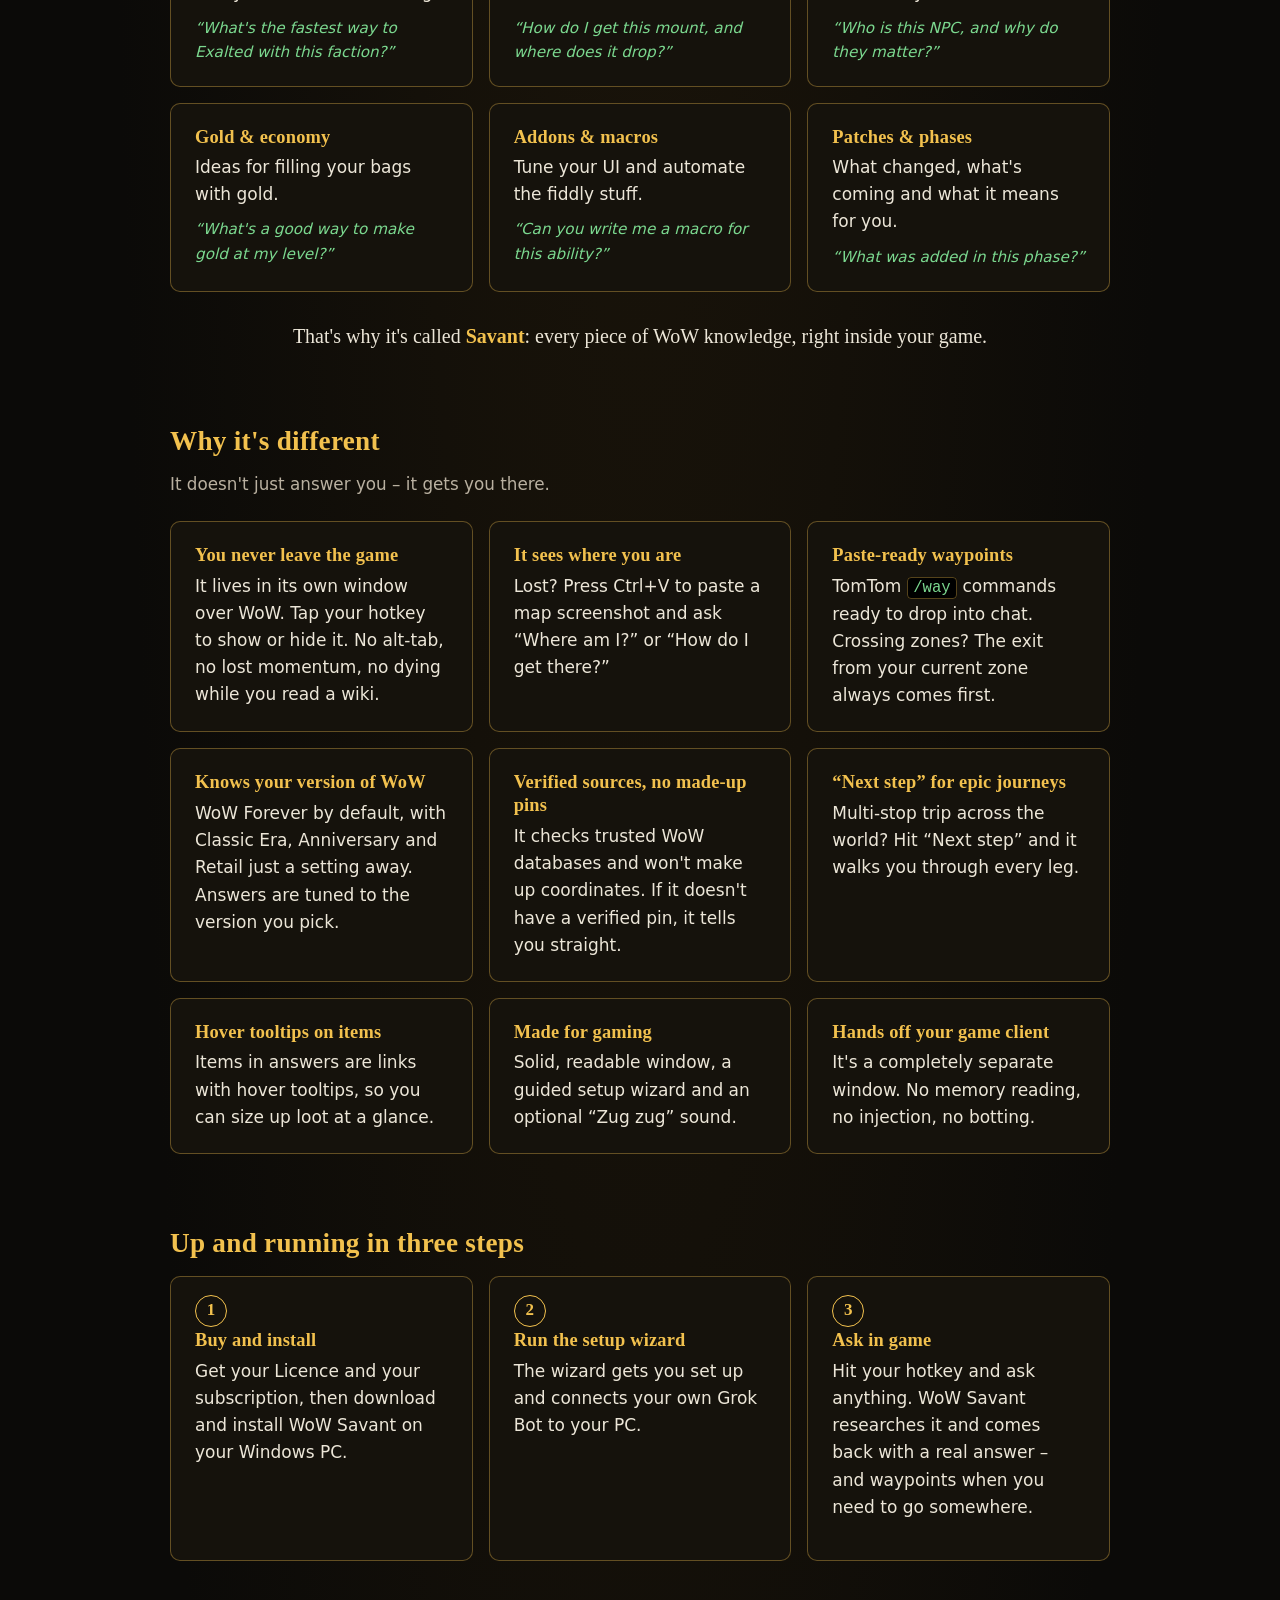
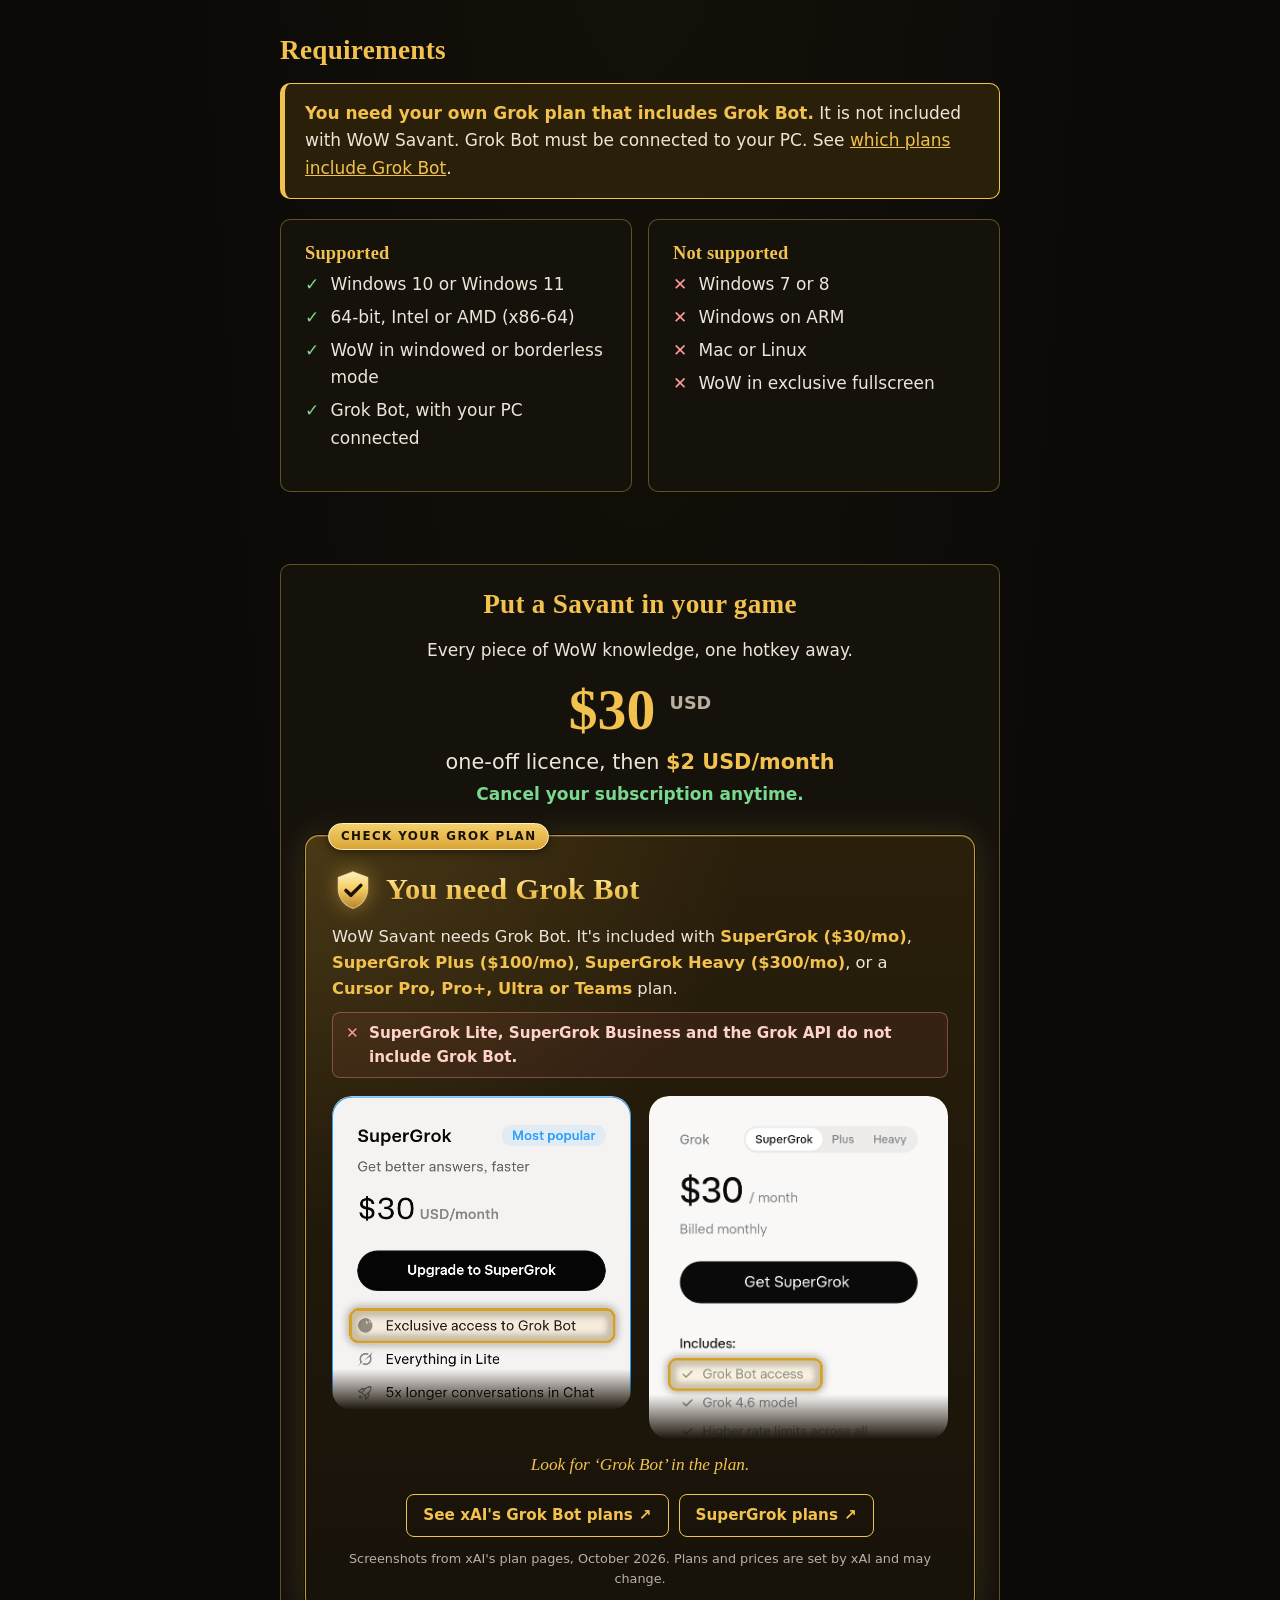
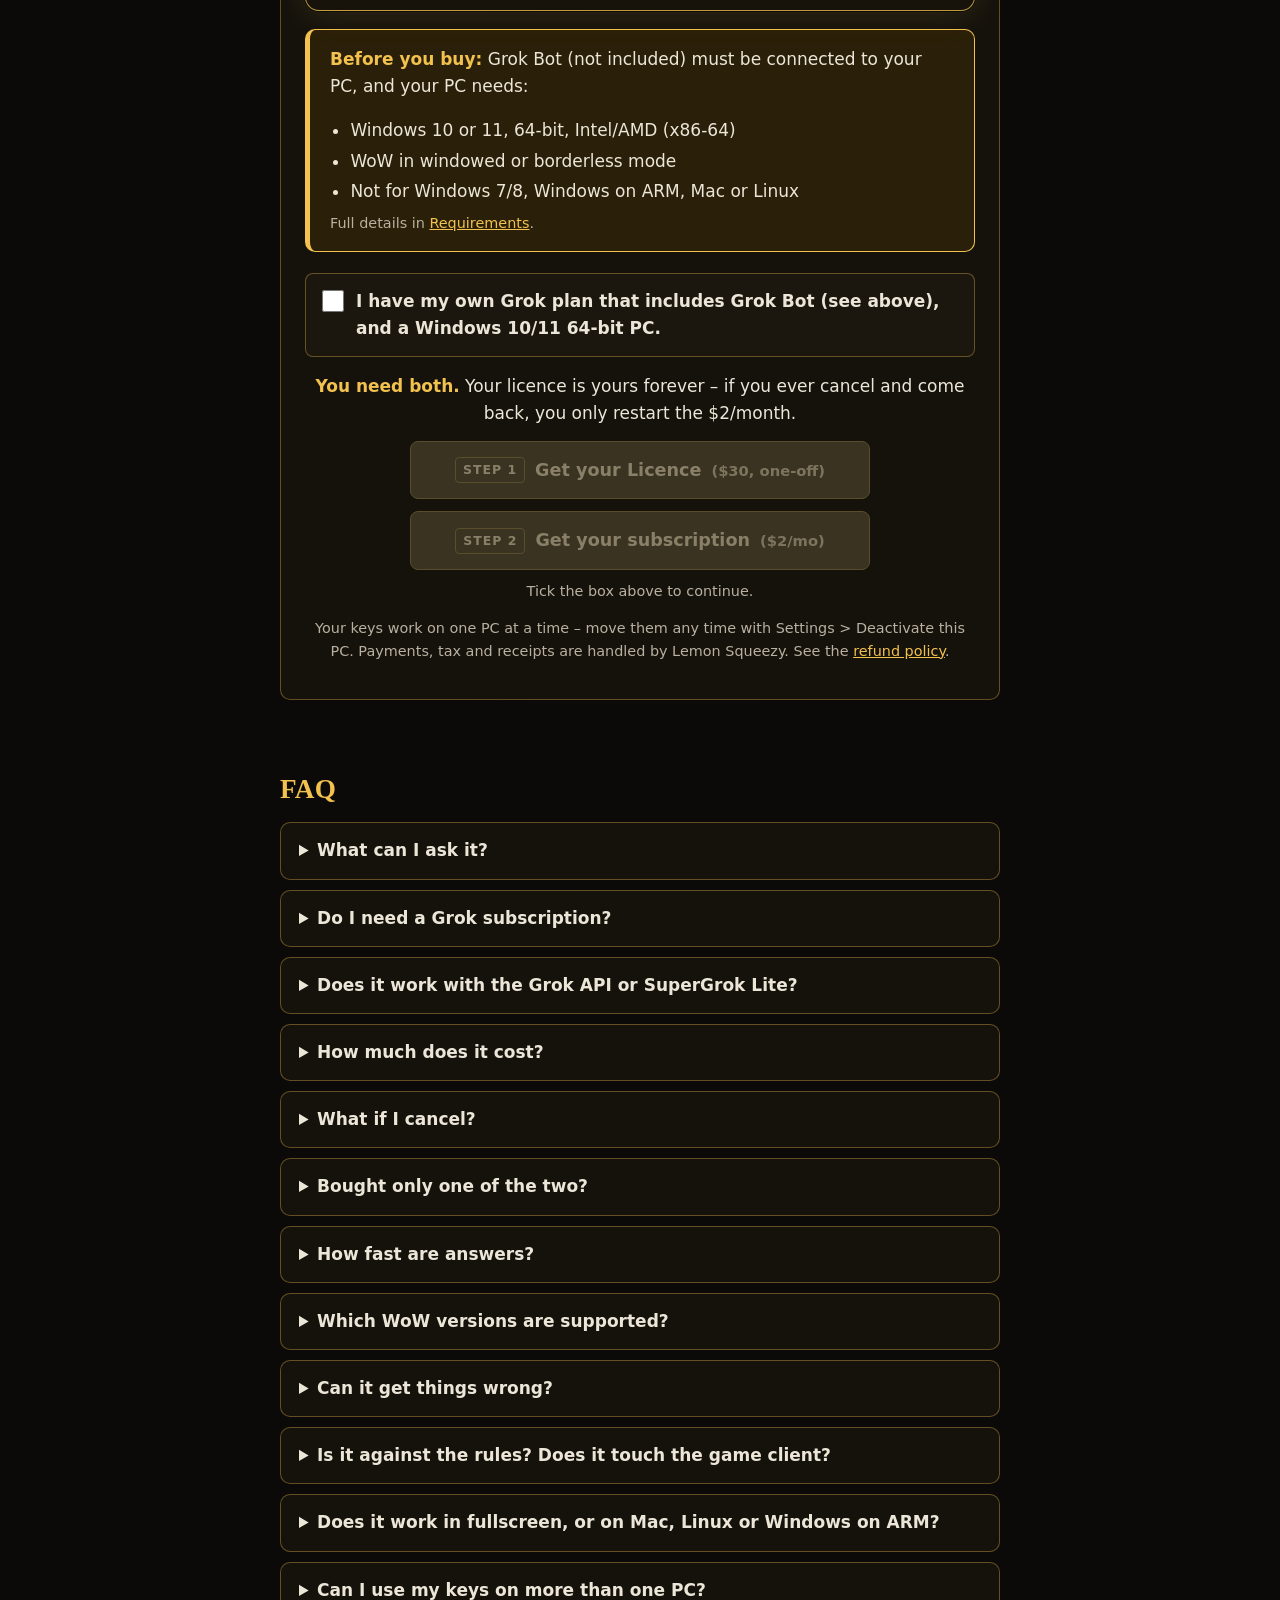
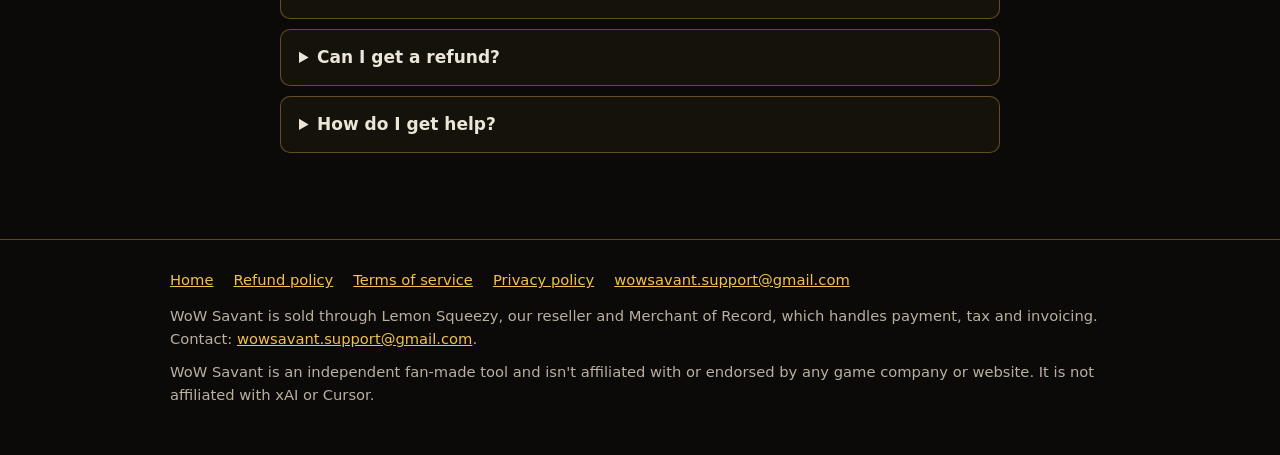
==== commit 778d519a: "Buy box: 'You need Grok Bot' plan notice with xAI plan screenshots; FAQ on Grok API/SuperGrok Lite; " ====
--- a/index.html
+++ b/index.html
@@ -9,7 +9,7 @@
   <link rel="icon" href="favicon.ico" sizes="any">
   <link rel="icon" type="image/png" sizes="32x32" href="assets/favicon-32.png">
   <link rel="apple-touch-icon" href="assets/apple-touch-icon.png">
-  <link rel="stylesheet" href="style.css?v=20261006c">
+  <link rel="stylesheet" href="style.css?v=20261007a">
 </head>
 <body>
   <a class="skip" href="#main">Skip to content</a>
@@ -41,7 +41,7 @@
         <ul class="hero-facts">
           <li><strong>$30 once, then $2/month</strong><span>One-off licence plus a subscription you can cancel anytime.</span></li>
           <li><strong>Keep playing while it researches</strong><span>Real answers, usually in about&nbsp;1&#8288;–&#8288;2&nbsp;minutes.</span></li>
-          <li><strong>Powered by your own Grok</strong><span>Needs your own <a href="https://x.ai/pricing" rel="noopener">Grok subscription with Grok Bot</a> (not included).</span></li>
+          <li><strong>Powered by your own Grok</strong><span>Needs your own <a href="#grok-plan">Grok plan that includes Grok Bot</a> (not included).</span></li>
         </ul>
         <p class="small hero-req">Windows 10/11, 64-bit (Intel/AMD). <a href="#requirements">Full requirements</a></p>
       </div>
@@ -186,7 +186,7 @@
       <div class="wrap narrow">
         <h2>Requirements</h2>
         <div class="notice">
-          <p><strong>You need your own Grok subscription with Grok Bot.</strong> It is not included with WoW Savant. Grok Bot must be connected to your PC. See <a href="https://x.ai/pricing" rel="noopener">xAI plans and pricing</a>.</p>
+          <p><strong>You need your own Grok plan that includes Grok Bot.</strong> It is not included with WoW Savant. Grok Bot must be connected to your PC. See <a href="#grok-plan">which plans include Grok Bot</a>.</p>
         </div>
         <div class="grid">
           <div class="panel">
@@ -221,8 +221,32 @@
             <p class="price-sub">one-off licence, then <strong>$2 USD/month</strong></p>
             <p class="price-note">Cancel your subscription anytime.</p>
           </div>
+          <div class="grokbot-notice" id="grok-plan" role="note" aria-labelledby="grok-plan-title">
+            <p class="grokbot-ribbon">Check your Grok plan</p>
+            <div class="grokbot-head">
+              <svg class="grokbot-icon" viewBox="0 0 48 48" aria-hidden="true" focusable="false">
+                <path d="M24 3 41 9.5v13.2c0 10.6-7.1 19.4-17 22.3C14.1 42.1 7 33.3 7 22.7V9.5L24 3Z" fill="url(#gbShield)" stroke="#fff1c2" stroke-opacity=".55" stroke-width="1.2"/>
+                <path d="m16 24.5 5.6 5.6L33 18.7" fill="none" stroke="#1a1205" stroke-width="4" stroke-linecap="round" stroke-linejoin="round"/>
+                <defs><linearGradient id="gbShield" x1="0" y1="0" x2="0" y2="1"><stop offset="0" stop-color="#fff1c2"/><stop offset=".45" stop-color="#f6cf62"/><stop offset="1" stop-color="#b9832a"/></linearGradient></defs>
+              </svg>
+              <h3 id="grok-plan-title">You need Grok Bot</h3>
+            </div>
+            <p class="grokbot-body">WoW Savant needs Grok Bot. It's included with <strong>SuperGrok ($30/mo)</strong>, <strong>SuperGrok Plus ($100/mo)</strong>, <strong>SuperGrok Heavy ($300/mo)</strong>, or a <strong>Cursor Pro, Pro+, Ultra or Teams</strong> plan. <span class="grokbot-no">SuperGrok Lite, SuperGrok Business and the Grok API do not include Grok Bot.</span></p>
+            <figure class="grokbot-shots">
+              <div class="grokbot-shot-row">
+                <img src="assets/xai-supergrok-card.png" width="296" height="310" loading="lazy" decoding="async" alt="Screenshot of the SuperGrok plan card on xAI's plans page: marked Most popular, $30 USD/month, with 'Exclusive access to Grok Bot' highlighted as the first feature.">
+                <img src="assets/xai-grok-card.png" width="315" height="360" loading="lazy" decoding="async" alt="Screenshot of the Grok plan card on xAI's Grok Bot page: SuperGrok selected, $30 / month, billed monthly, with 'Grok Bot access' highlighted under Includes.">
+              </div>
+              <figcaption>Look for &lsquo;Grok Bot&rsquo; in the plan.</figcaption>
+            </figure>
+            <p class="grokbot-links">
+              <a class="btn btn-ghost btn-sm" href="https://x.ai/bot" target="_blank" rel="noopener noreferrer">See xAI's Grok Bot plans<span class="ext" aria-hidden="true">&#8599;</span><span class="sr-only"> (opens in a new tab)</span></a>
+              <a class="btn btn-ghost btn-sm" href="https://grok.com/plans" target="_blank" rel="noopener noreferrer">SuperGrok plans<span class="ext" aria-hidden="true">&#8599;</span><span class="sr-only"> (opens in a new tab)</span></a>
+            </p>
+            <p class="grokbot-source">Screenshots from xAI's plan pages, October 2026. Plans and prices are set by xAI and may change.</p>
+          </div>
           <div class="notice" style="text-align:left">
-            <p><strong>Before you buy:</strong> WoW Savant needs your own Grok subscription with Grok Bot (not included), connected to your PC. <a href="https://x.ai/pricing" rel="noopener">See xAI plans</a>.</p>
+            <p><strong>Before you buy:</strong> Grok Bot (not included) must be connected to your PC, and your PC needs:</p>
             <ul class="req-mini">
               <li>Windows 10 or 11, 64-bit, Intel/AMD (x86-64)</li>
               <li>WoW in windowed or borderless mode</li>
@@ -232,7 +256,7 @@
           </div>
           <label class="gate">
             <input type="checkbox" id="buy-confirm">
-            <span>I understand WoW Savant needs my own Grok subscription with Grok Bot, and a Windows 10/11 64-bit PC.</span>
+            <span>I have my own Grok plan that includes Grok Bot (see above), and a Windows 10/11 64-bit PC.</span>
           </label>
           <p class="both-note"><strong>You need both.</strong> Your licence is yours forever – if you ever cancel and come back, you only restart the $2/month.</p>
           <!--
@@ -260,7 +284,11 @@
         </details>
         <details>
           <summary>Do I need a Grok subscription?</summary>
-          <p>Yes. WoW Savant runs on your own Grok subscription with Grok Bot, connected to your PC. It isn't included in the price. See <a href="https://x.ai/pricing" rel="noopener">xAI plans</a>.</p>
+          <p>Yes. WoW Savant runs on your own Grok plan that includes Grok Bot, connected to your PC. It isn't included in the price. See <a href="#grok-plan">which plans include Grok Bot</a>.</p>
+        </details>
+        <details>
+          <summary>Does it work with the Grok API or SuperGrok Lite?</summary>
+          <p>No – it needs a plan that includes Grok Bot: SuperGrok ($30/mo), SuperGrok Plus ($100/mo), SuperGrok Heavy ($300/mo), or a Cursor Pro, Pro+, Ultra or Teams plan. SuperGrok Lite, SuperGrok Business and the Grok API do not include Grok Bot. See <a href="#grok-plan">You need Grok Bot</a> above.</p>
         </details>
         <details>
           <summary>How much does it cost?</summary>
@@ -320,7 +348,7 @@
         <a href="mailto:wowsavant.support@gmail.com">wowsavant.support@gmail.com</a>
       </nav>
       <p>WoW Savant is sold through Lemon Squeezy, our reseller and Merchant of Record, which handles payment, tax and invoicing. Contact: <a href="mailto:wowsavant.support@gmail.com">wowsavant.support@gmail.com</a>.</p>
-      <p>WoW Savant is an independent fan-made tool and isn't affiliated with or endorsed by any game company or website. It is not affiliated with xAI.</p>
+      <p>WoW Savant is an independent fan-made tool and isn't affiliated with or endorsed by any game company or website. It is not affiliated with xAI or Cursor.</p>
     </div>
   </footer>
   <script>
--- a/style.css
+++ b/style.css
@@ -1,5 +1,5 @@
 /* WoW Savant site - plain CSS, no build step.
-   CACHE-BUSTING: every page links this file as style.css?v=YYYYMMDDx (currently v=20261006c).
+   CACHE-BUSTING: every page links this file as style.css?v=YYYYMMDDx (currently v=20261007a).
    Whenever you change this file, bump that v= value in ALL FOUR pages
    (index.html, privacy.html, terms.html, refund.html) so browsers fetch
    the new CSS instead of a stale cached copy.
@@ -264,3 +264,95 @@
   .hero { padding-top: 30px; }
   .hero-icon { width: 120px; height: 120px; }
 }
+
+/* v7: "You need Grok Bot" plan notice in the buy box */
+.sr-only {
+  position: absolute; width: 1px; height: 1px; padding: 0; margin: -1px;
+  overflow: hidden; clip: rect(0, 0, 0, 0); white-space: nowrap; border: 0;
+}
+.grokbot-notice {
+  position: relative;
+  text-align: left;
+  margin: 26px 0 18px;
+  padding: 30px 26px 20px;
+  border-radius: 14px;
+  border: 1px solid rgba(242, 193, 78, 0.75);
+  background:
+    radial-gradient(120% 90% at 0% 0%, rgba(242, 193, 78, 0.16) 0%, rgba(242, 193, 78, 0) 55%),
+    linear-gradient(180deg, #2a1f0b 0%, #17120a 100%);
+  box-shadow:
+    0 0 0 1px rgba(0, 0, 0, 0.6),
+    0 0 34px rgba(242, 193, 78, 0.16),
+    inset 0 1px 0 rgba(255, 241, 194, 0.18);
+}
+.grokbot-ribbon {
+  position: absolute; top: -13px; left: 22px; margin: 0;
+  padding: 3px 12px;
+  font-size: 0.74rem; font-weight: 800; letter-spacing: 0.12em; text-transform: uppercase;
+  color: #1a1205;
+  background: linear-gradient(#f6cf6a, #d9a536);
+  border: 1px solid #fff1c2;
+  border-radius: 999px;
+  box-shadow: 0 2px 10px rgba(0, 0, 0, 0.5);
+}
+.grokbot-head { display: flex; align-items: center; gap: 12px; margin: 0 0 10px; }
+.grokbot-icon { width: 42px; height: 48px; flex: 0 0 auto; filter: drop-shadow(0 0 10px rgba(242, 193, 78, 0.45)); }
+.grokbot-head h3 {
+  margin: 0;
+  font-family: Georgia, Gelasio, "Times New Roman", serif;
+  font-size: clamp(1.5rem, 4.2vw, 1.9rem);
+  line-height: 1.1;
+  background: linear-gradient(180deg, #fff1c2 0%, #f6cf62 45%, #d9a536 100%);
+  -webkit-background-clip: text;
+  background-clip: text;
+  -webkit-text-fill-color: transparent;
+  filter: drop-shadow(0 1px 0 rgba(60, 38, 8, 0.9));
+}
+.grokbot-body { margin: 0 0 18px; font-size: 1.02rem; }
+.grokbot-body strong { color: var(--gold); white-space: nowrap; }
+.grokbot-no {
+  display: block; margin-top: 10px; padding: 8px 12px 8px 36px; position: relative;
+  background: rgba(255, 120, 110, 0.07); border: 1px solid rgba(255, 155, 155, 0.35); border-radius: 8px;
+  color: #ffd2cc; font-weight: 600; font-size: 0.95rem;
+}
+.grokbot-no::before {
+  content: "\2715"; position: absolute; left: 13px; top: 8px; color: #ff9b9b; font-weight: 800;
+}
+.grokbot-shots { margin: 0 0 16px; }
+.grokbot-shot-row {
+  display: flex; gap: 18px; justify-content: center; align-items: flex-start;
+}
+.grokbot-shot-row img {
+  display: block;
+  width: calc(50% - 9px); max-width: 300px; height: auto;
+  border-radius: 20px;
+  background: #f5f4f2;
+  box-shadow:
+    0 0 0 1px rgba(242, 193, 78, 0.55),
+    0 0 0 5px rgba(242, 193, 78, 0.10),
+    0 14px 30px rgba(0, 0, 0, 0.55);
+  -webkit-mask-image: linear-gradient(180deg, #000 87%, transparent 100%);
+  mask-image: linear-gradient(180deg, #000 87%, transparent 100%);
+}
+.grokbot-shots figcaption {
+  margin-top: 12px; text-align: center;
+  font-family: Georgia, Gelasio, serif; font-style: italic; font-size: 1.08rem; color: var(--gold);
+}
+.grokbot-links { display: flex; flex-wrap: wrap; gap: 10px; justify-content: center; margin: 0 0 12px; }
+.btn-sm { padding: 8px 16px; font-size: 0.95rem; }
+.btn .ext { margin-left: 6px; font-weight: 800; }
+.grokbot-source { margin: 0; text-align: center; font-size: 0.8rem; color: var(--muted); }
+@media (max-width: 600px) {
+  .grokbot-notice { padding: 28px 16px 16px; margin-top: 22px; }
+  .grokbot-ribbon { left: 14px; }
+  .grokbot-icon { width: 34px; height: 39px; }
+  .grokbot-head { gap: 10px; }
+  .grokbot-head h3 { font-size: clamp(1.1rem, 5.6vw, 1.38rem); white-space: nowrap; }
+  .grokbot-body strong { white-space: normal; }
+  .grokbot-shot-row { flex-direction: column; align-items: center; gap: 16px; }
+  .grokbot-shot-row img { width: 100%; max-width: 280px; }
+  .grokbot-links .btn { flex: 1 1 100%; text-align: center; }
+}
+@media (max-width: 340px) {
+  .grokbot-head h3 { white-space: normal; }
+}
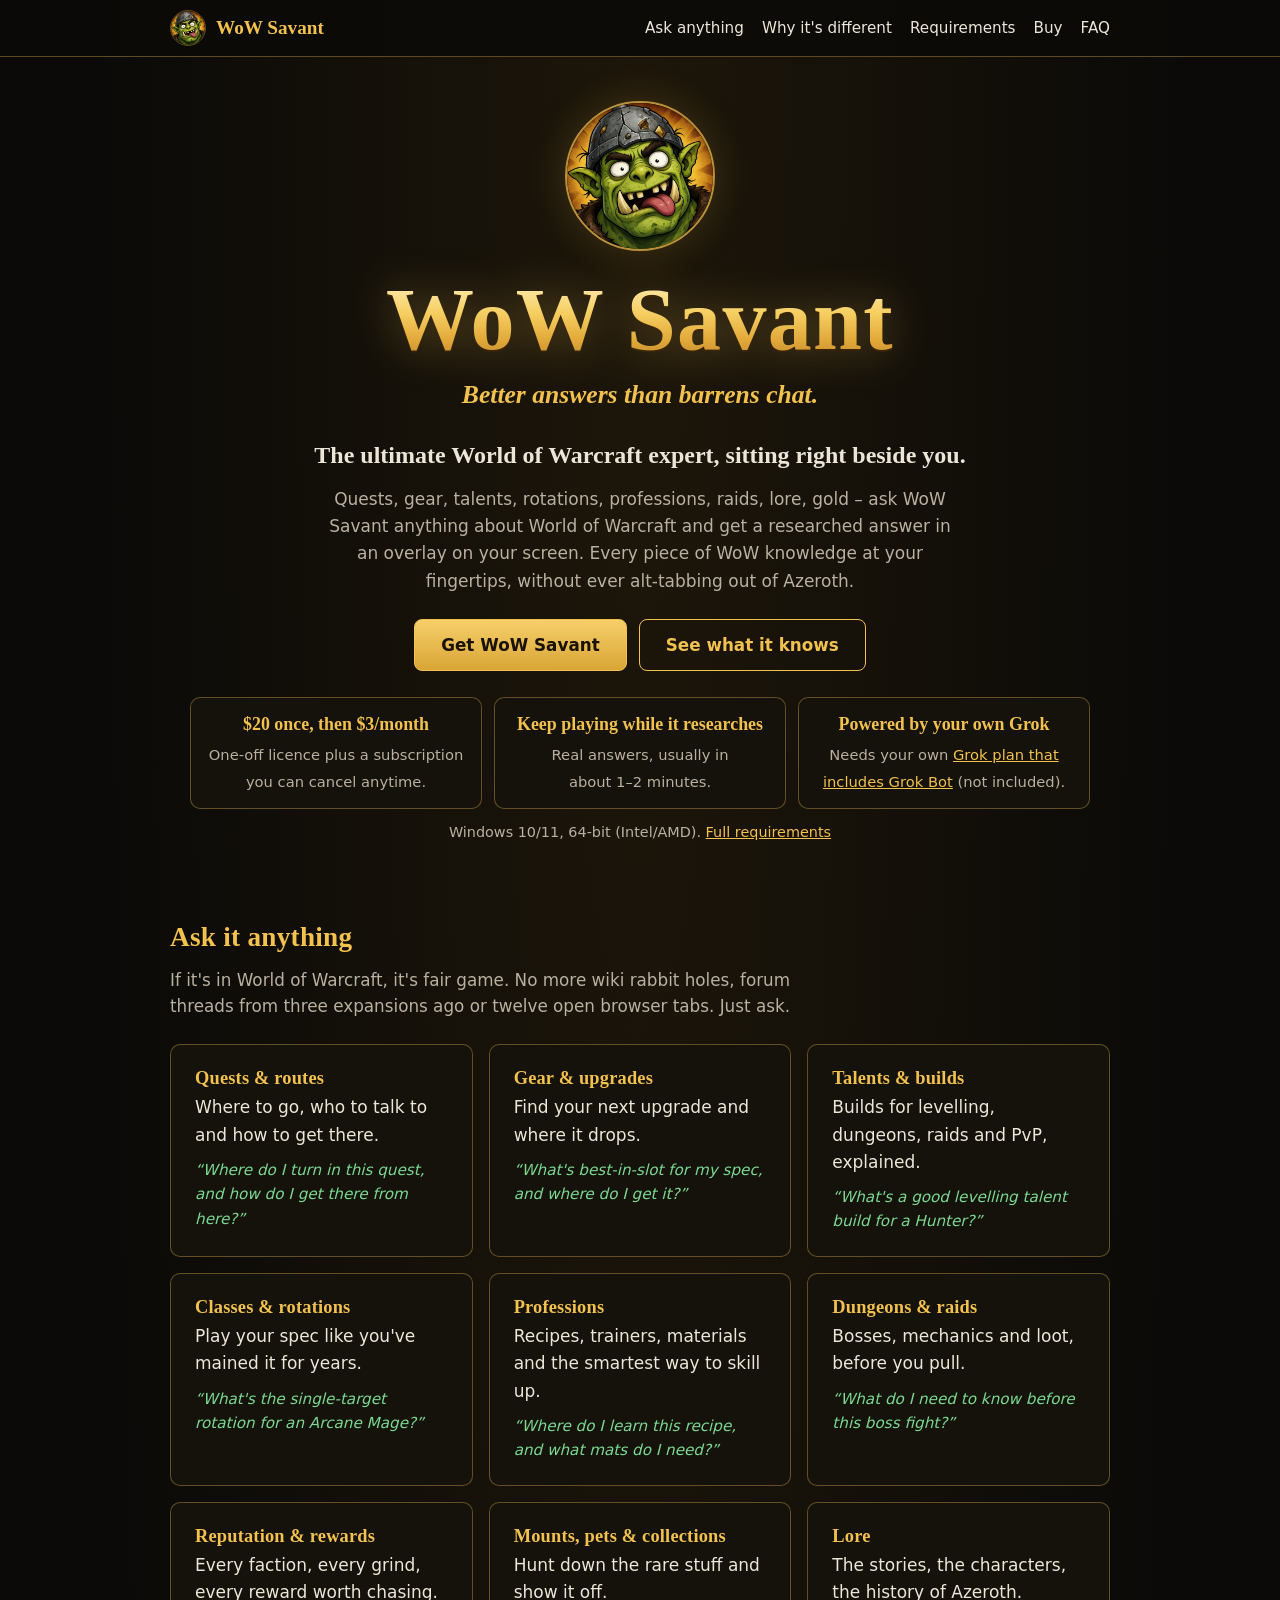
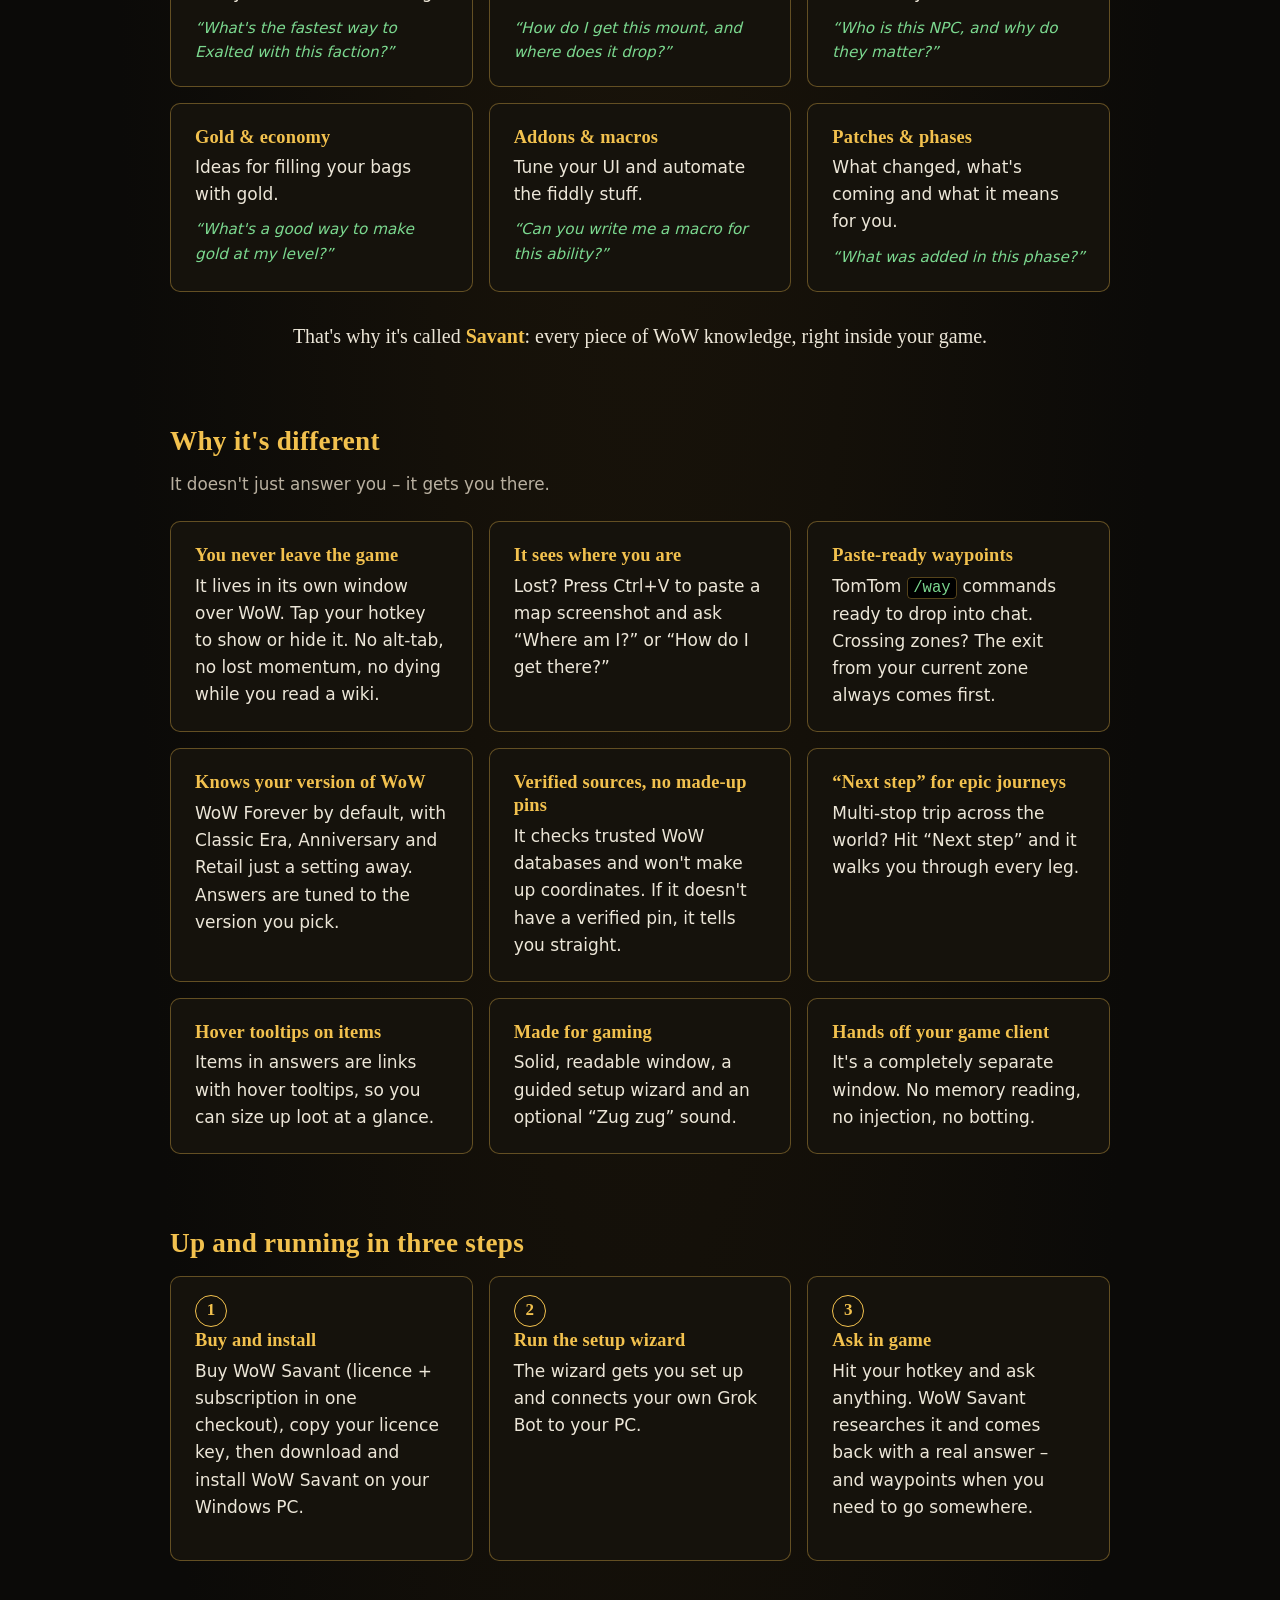
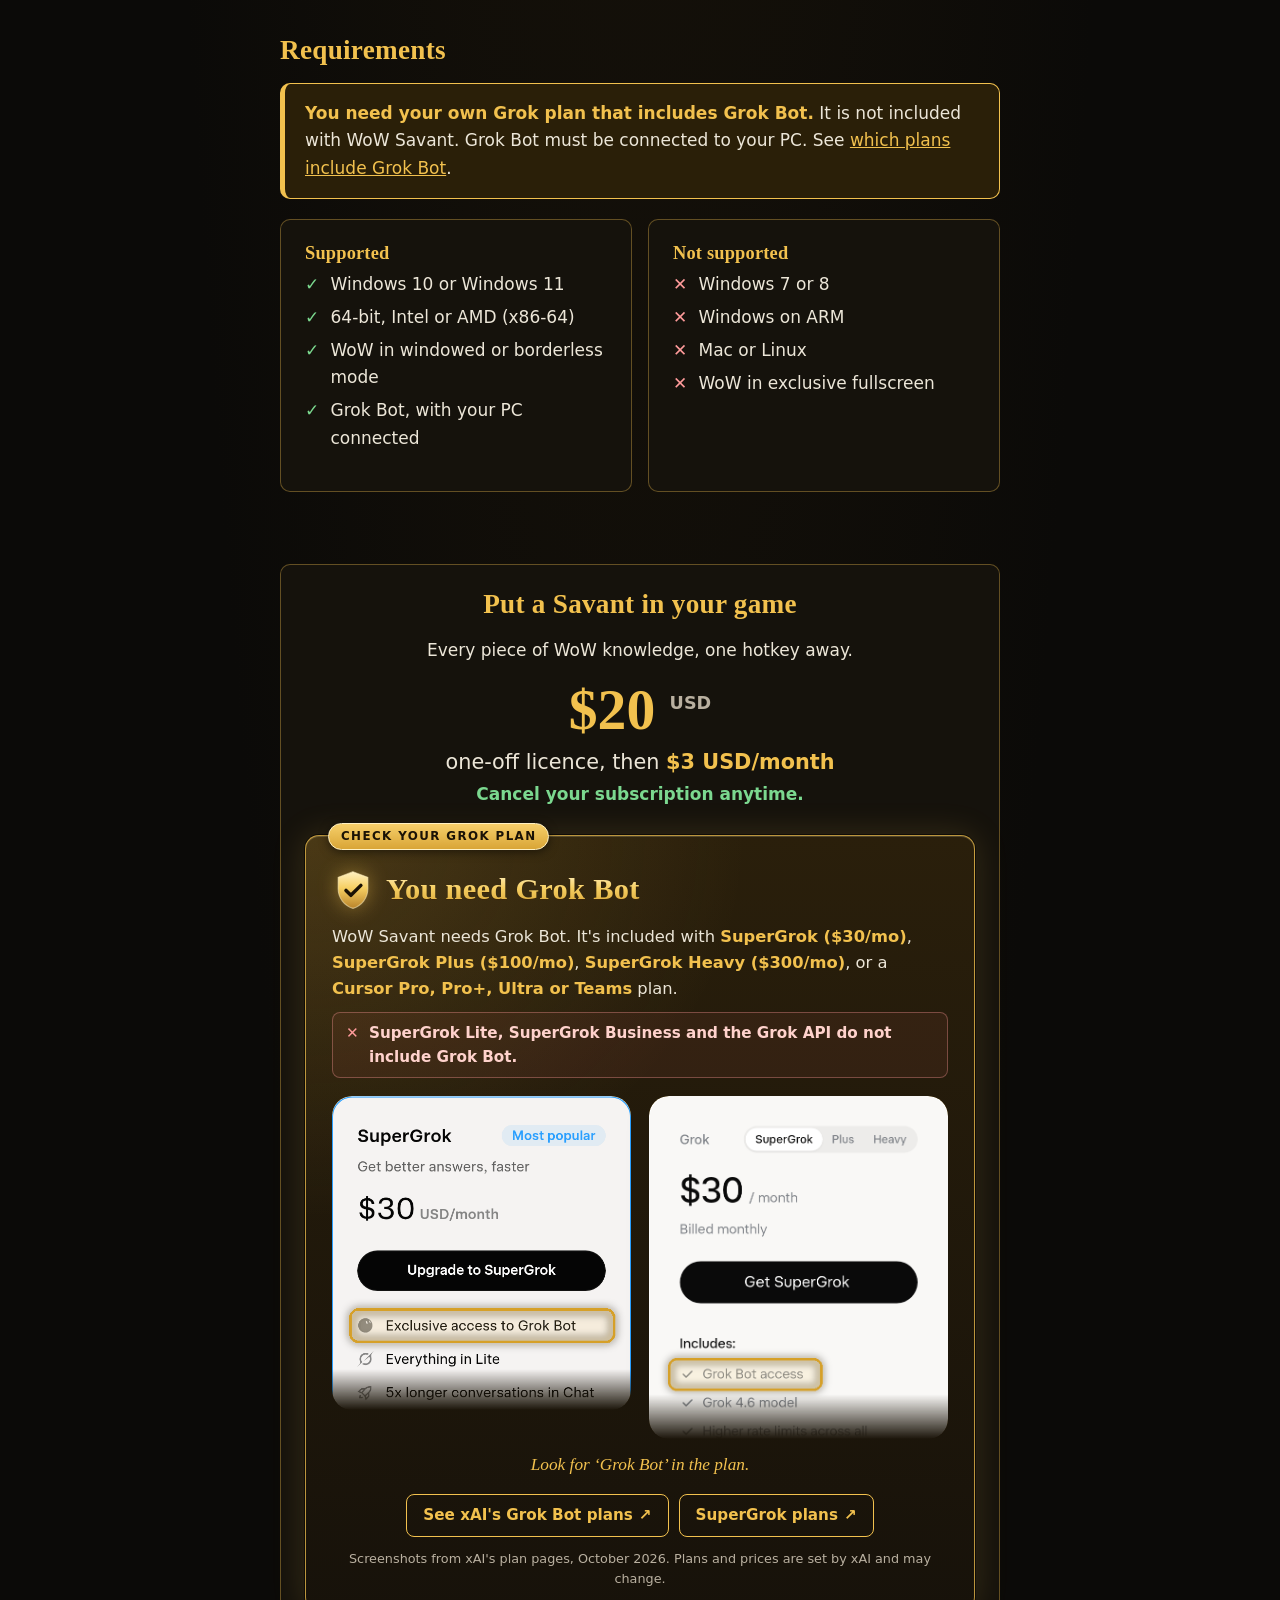
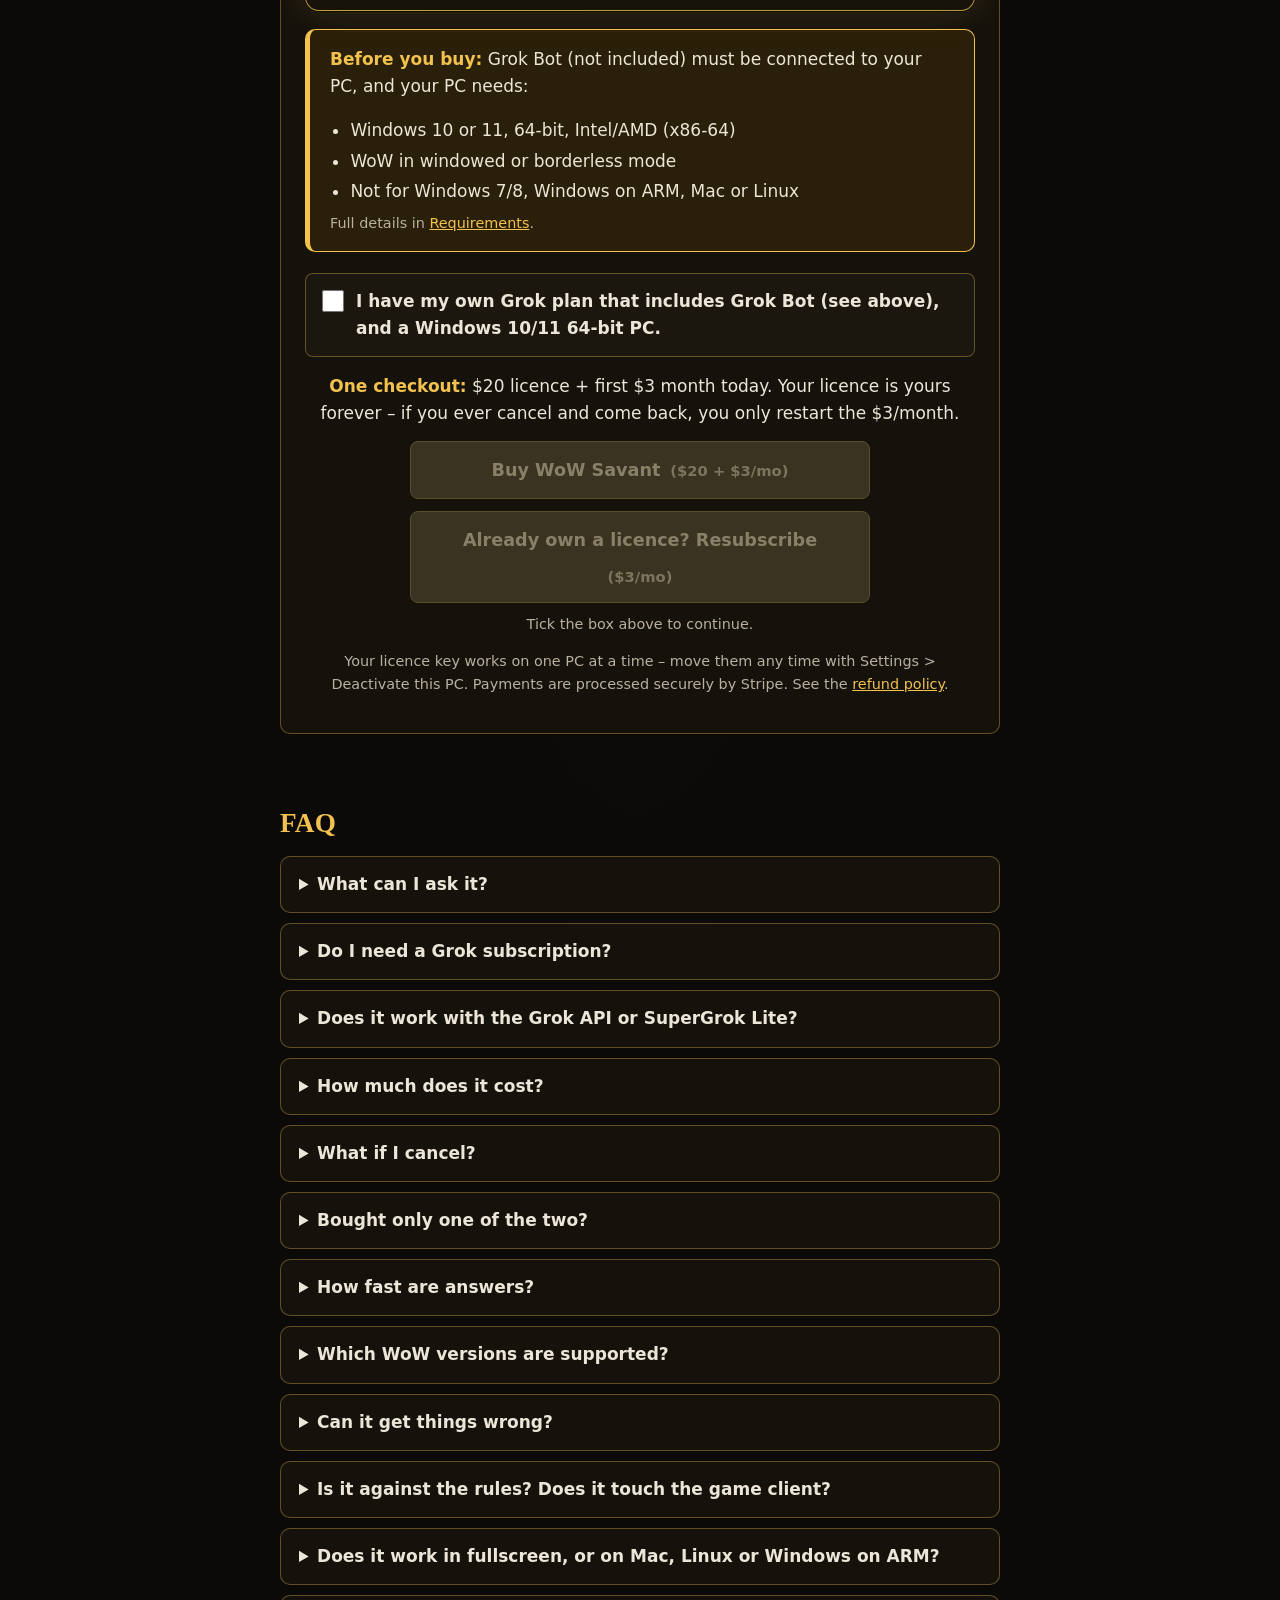
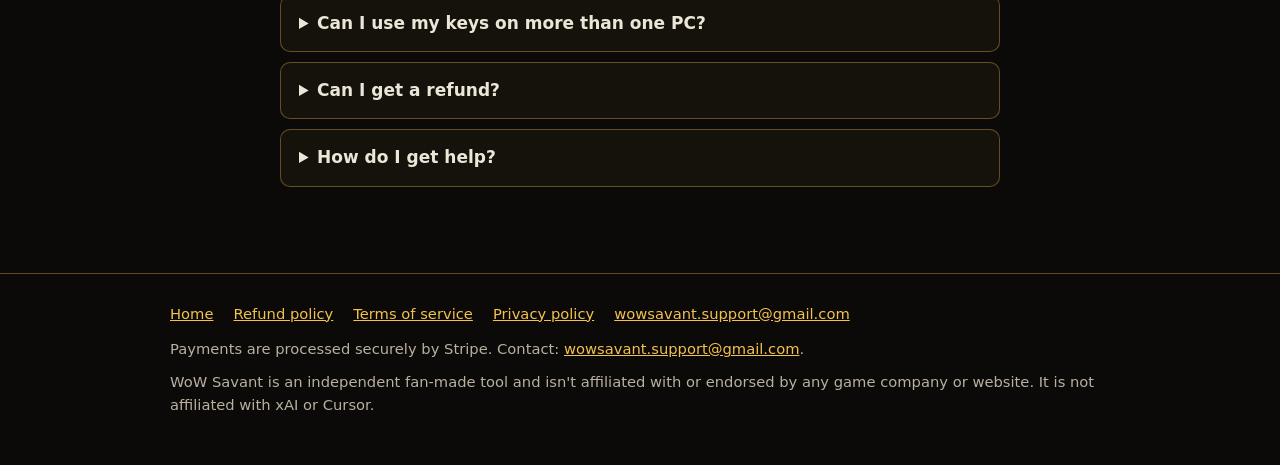
==== commit 7b259747: "Stripe sandbox: $20 + $3/mo buy + resubscribe buttons" ====
--- a/index.html
+++ b/index.html
@@ -39,7 +39,7 @@
           <a class="btn btn-ghost" href="#ask">See what it knows</a>
         </div>
         <ul class="hero-facts">
-          <li><strong>$30 once, then $2/month</strong><span>One-off licence plus a subscription you can cancel anytime.</span></li>
+          <li><strong>$20 once, then $3/month</strong><span>One-off licence plus a subscription you can cancel anytime.</span></li>
           <li><strong>Keep playing while it researches</strong><span>Real answers, usually in about&nbsp;1&#8288;–&#8288;2&nbsp;minutes.</span></li>
           <li><strong>Powered by your own Grok</strong><span>Needs your own <a href="#grok-plan">Grok plan that includes Grok Bot</a> (not included).</span></li>
         </ul>
@@ -168,7 +168,7 @@
         <ol class="steps">
           <li class="panel">
             <h3>Buy and install</h3>
-            <p>Get your Licence and your subscription, then download and install WoW Savant on your Windows PC.</p>
+            <p>Buy WoW Savant (licence + subscription in one checkout), copy your licence key, then download and install WoW Savant on your Windows PC.</p>
           </li>
           <li class="panel">
             <h3>Run the setup wizard</h3>
@@ -217,8 +217,8 @@
           <h2>Put a Savant in your game</h2>
           <p>Every piece of WoW knowledge, one hotkey away.</p>
           <div class="price-block">
-            <p class="price">$30 <span class="price-unit">USD</span></p>
-            <p class="price-sub">one-off licence, then <strong>$2 USD/month</strong></p>
+            <p class="price">$20 <span class="price-unit">USD</span></p>
+            <p class="price-sub">one-off licence, then <strong>$3 USD/month</strong></p>
             <p class="price-note">Cancel your subscription anytime.</p>
           </div>
           <div class="grokbot-notice" id="grok-plan" role="note" aria-labelledby="grok-plan-title">
@@ -258,19 +258,19 @@
             <input type="checkbox" id="buy-confirm">
             <span>I have my own Grok plan that includes Grok Bot (see above), and a Windows 10/11 64-bit PC.</span>
           </label>
-          <p class="both-note"><strong>You need both.</strong> Your licence is yours forever – if you ever cancel and come back, you only restart the $2/month.</p>
+          <p class="both-note"><strong>One checkout:</strong> $20 licence + first $3 month today. Your licence is yours forever – if you ever cancel and come back, you only restart the $3/month.</p>
           <!--
             CHECKOUT URLS: each button's href below is the ONLY place that checkout link lives.
-            Both are Lemon Squeezy TEST-mode links – swap in the live checkout URLs at launch.
+            Both are Stripe TEST-mode (sandbox) links – swap in the live URLs at launch.
           -->
           <div class="buy-steps">
-            <!-- STEP 1 CHECKOUT URL (Licence, $30 one-off): -->
-            <a id="buy-licence" aria-label="Step 1 – Get your Licence ($30, one-off)" class="btn btn-primary btn-buy buy-gated" href="https://wowsavant.lemonsqueezy.com/checkout/buy/041dbfb2-ae5b-4559-9198-639d6a75d34d"><span class="step-num">Step 1</span> Get your Licence <span class="btn-sub">($30, one-off)</span></a>
-            <!-- STEP 2 CHECKOUT URL (subscription / Lemon Squeezy product "WoW Savant Access", $2/month): -->
-            <a id="buy-access" aria-label="Step 2 – Get your subscription ($2/mo)" class="btn btn-primary btn-buy buy-gated" href="https://wowsavant.lemonsqueezy.com/checkout/buy/dc2673e0-cf84-441c-a7ab-7850151f1f58?enabled=2212206"><span class="step-num">Step 2</span> Get your subscription <span class="btn-sub">($2/mo)</span></a>
+            <!-- NEW BUYER CHECKOUT URL ($20 licence + $3/month, Stripe sandbox payment link): -->
+            <a id="buy-licence" aria-label="Buy WoW Savant ($20 licence + $3/month)" class="btn btn-primary btn-buy buy-gated" href="https://buy.stripe.com/test_dRm9AVgAF8umaZl0OU73G00">Buy WoW Savant <span class="btn-sub">($20 + $3/mo)</span></a>
+            <!-- RESUBSCRIBE URL (already own a licence: $3/month only; the licence server checks the key/email first): -->
+            <a id="buy-access" aria-label="Already own a licence? Resubscribe ($3/mo)" class="btn btn-buy buy-gated" href="https://licence.wowsavant.com/resubscribe">Already own a licence? Resubscribe <span class="btn-sub">($3/mo)</span></a>
           </div>
           <p class="small gate-hint" id="buy-hint" hidden>Tick the box above to continue.</p>
-          <p class="small" style="margin-top:14px">Your keys work on one PC at a time – move them any time with Settings &gt; Deactivate this PC. Payments, tax and receipts are handled by Lemon Squeezy. See the <a href="refund.html">refund policy</a>.</p>
+          <p class="small" style="margin-top:14px">Your licence key works on one PC at a time – move them any time with Settings &gt; Deactivate this PC. Payments are processed securely by Stripe. See the <a href="refund.html">refund policy</a>.</p>
         </div>
       </div>
     </section>
@@ -292,11 +292,11 @@
         </details>
         <details>
           <summary>How much does it cost?</summary>
-          <p>$30 USD for your one-off Licence – yours forever – plus a $2 USD/month subscription. You need both. Cancel your subscription anytime (see below). Your Grok subscription is separate and paid to xAI – see <a href="https://x.ai/pricing" rel="noopener">xAI plans</a>.</p>
+          <p>$20 USD for your one-off Licence – yours forever – plus a $3 USD/month subscription, paid together in one checkout. Cancel your subscription anytime (see below). Your Grok subscription is separate and paid to xAI – see <a href="https://x.ai/pricing" rel="noopener">xAI plans</a>.</p>
         </details>
         <details>
           <summary>What if I cancel?</summary>
-          <p>Cancel your subscription anytime. WoW Savant keeps working until the end of the month you've paid for, then stops until you restart your subscription. Your $30 licence is yours forever – you never pay it again.</p>
+          <p>Cancel your subscription anytime. WoW Savant keeps working until the end of the month you've paid for, then stops until you restart your subscription. Your $20 licence is yours forever – you never pay it again.</p>
         </details>
         <details>
           <summary>Bought only one of the two?</summary>
@@ -324,7 +324,7 @@
         </details>
         <details>
           <summary>Can I use my keys on more than one PC?</summary>
-          <p>Your keys work on one PC at a time – move them any time with Settings &gt; Deactivate this PC. If the old PC is gone, email <a href="mailto:wowsavant.support@gmail.com">wowsavant.support@gmail.com</a> and we'll sort it out.</p>
+          <p>Your licence key works on one PC at a time – move them any time with Settings &gt; Deactivate this PC. If the old PC is gone, email <a href="mailto:wowsavant.support@gmail.com">wowsavant.support@gmail.com</a> and we'll sort it out.</p>
         </details>
         <details>
           <summary>Can I get a refund?</summary>
@@ -347,7 +347,7 @@
         <a href="privacy.html">Privacy policy</a>
         <a href="mailto:wowsavant.support@gmail.com">wowsavant.support@gmail.com</a>
       </nav>
-      <p>WoW Savant is sold through Lemon Squeezy, our reseller and Merchant of Record, which handles payment, tax and invoicing. Contact: <a href="mailto:wowsavant.support@gmail.com">wowsavant.support@gmail.com</a>.</p>
+      <p>Payments are processed securely by Stripe. Contact: <a href="mailto:wowsavant.support@gmail.com">wowsavant.support@gmail.com</a>.</p>
       <p>WoW Savant is an independent fan-made tool and isn't affiliated with or endorsed by any game company or website. It is not affiliated with xAI or Cursor.</p>
     </div>
   </footer>
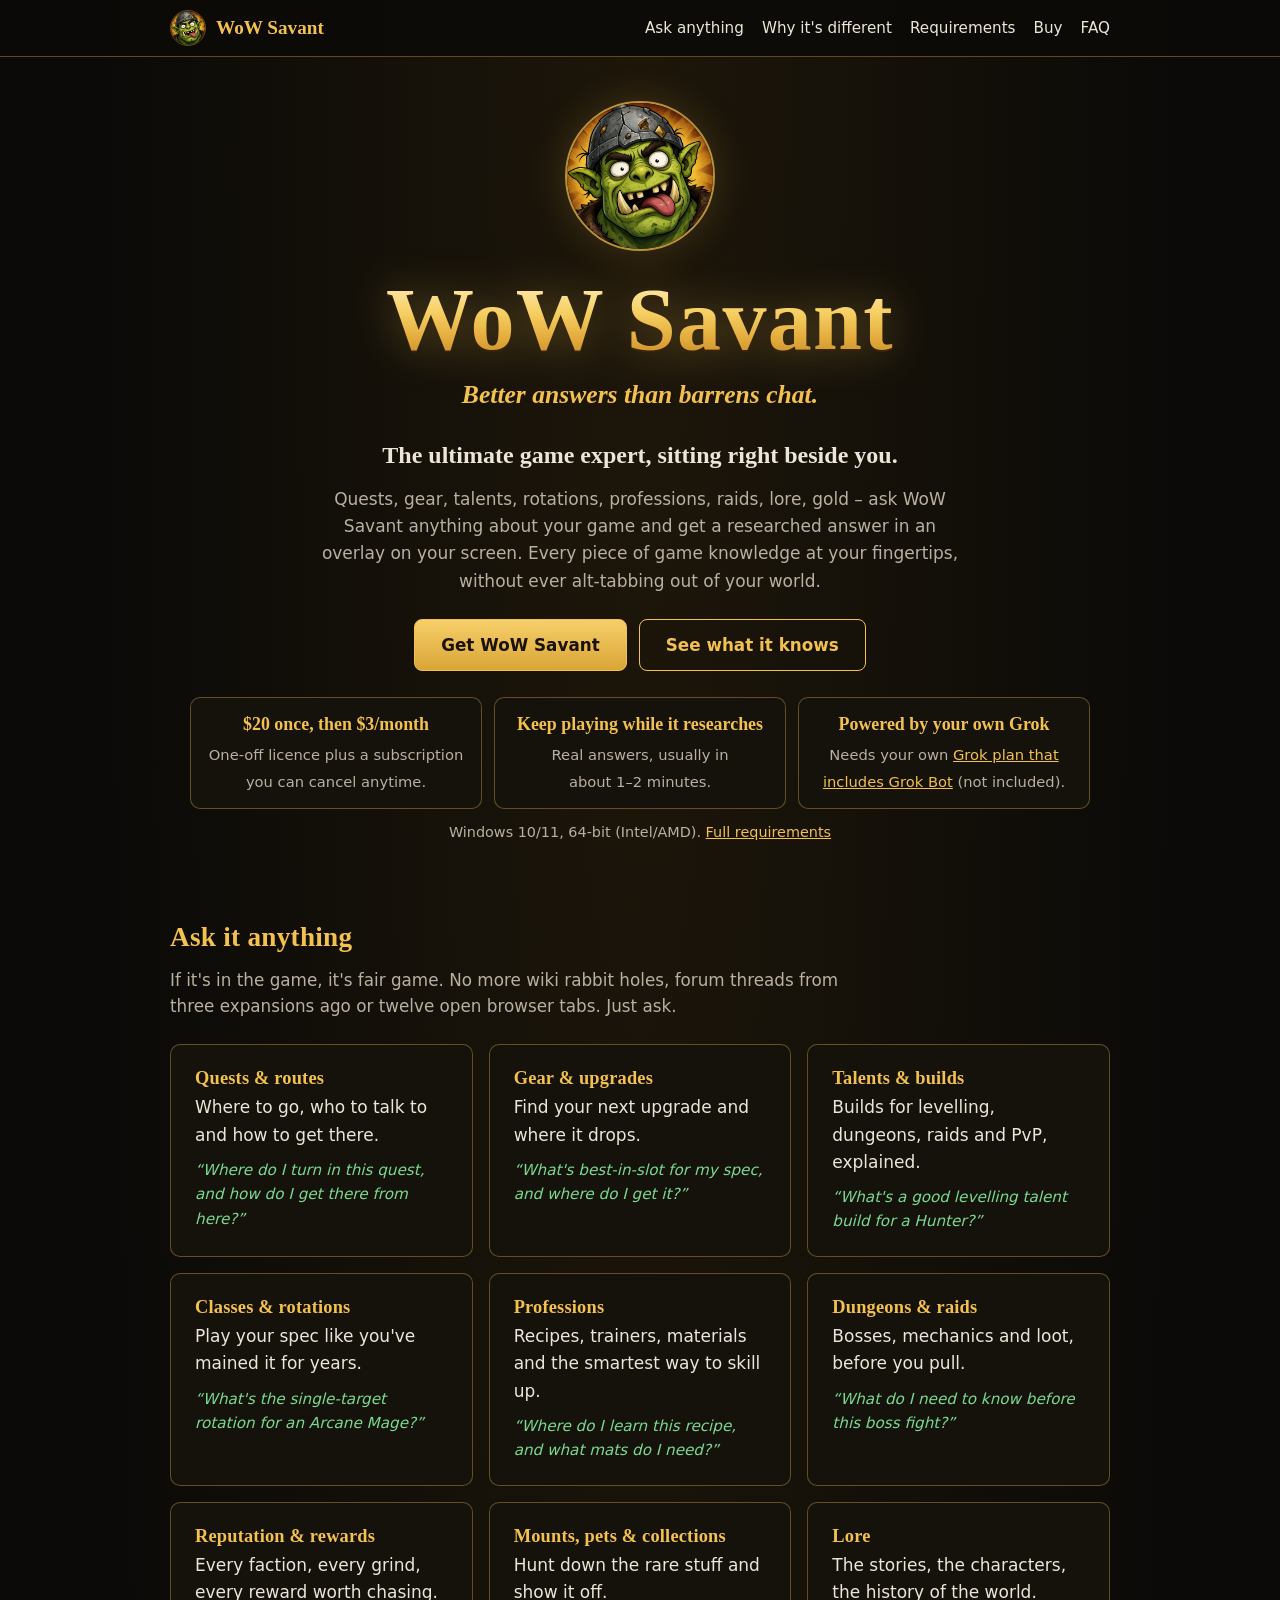
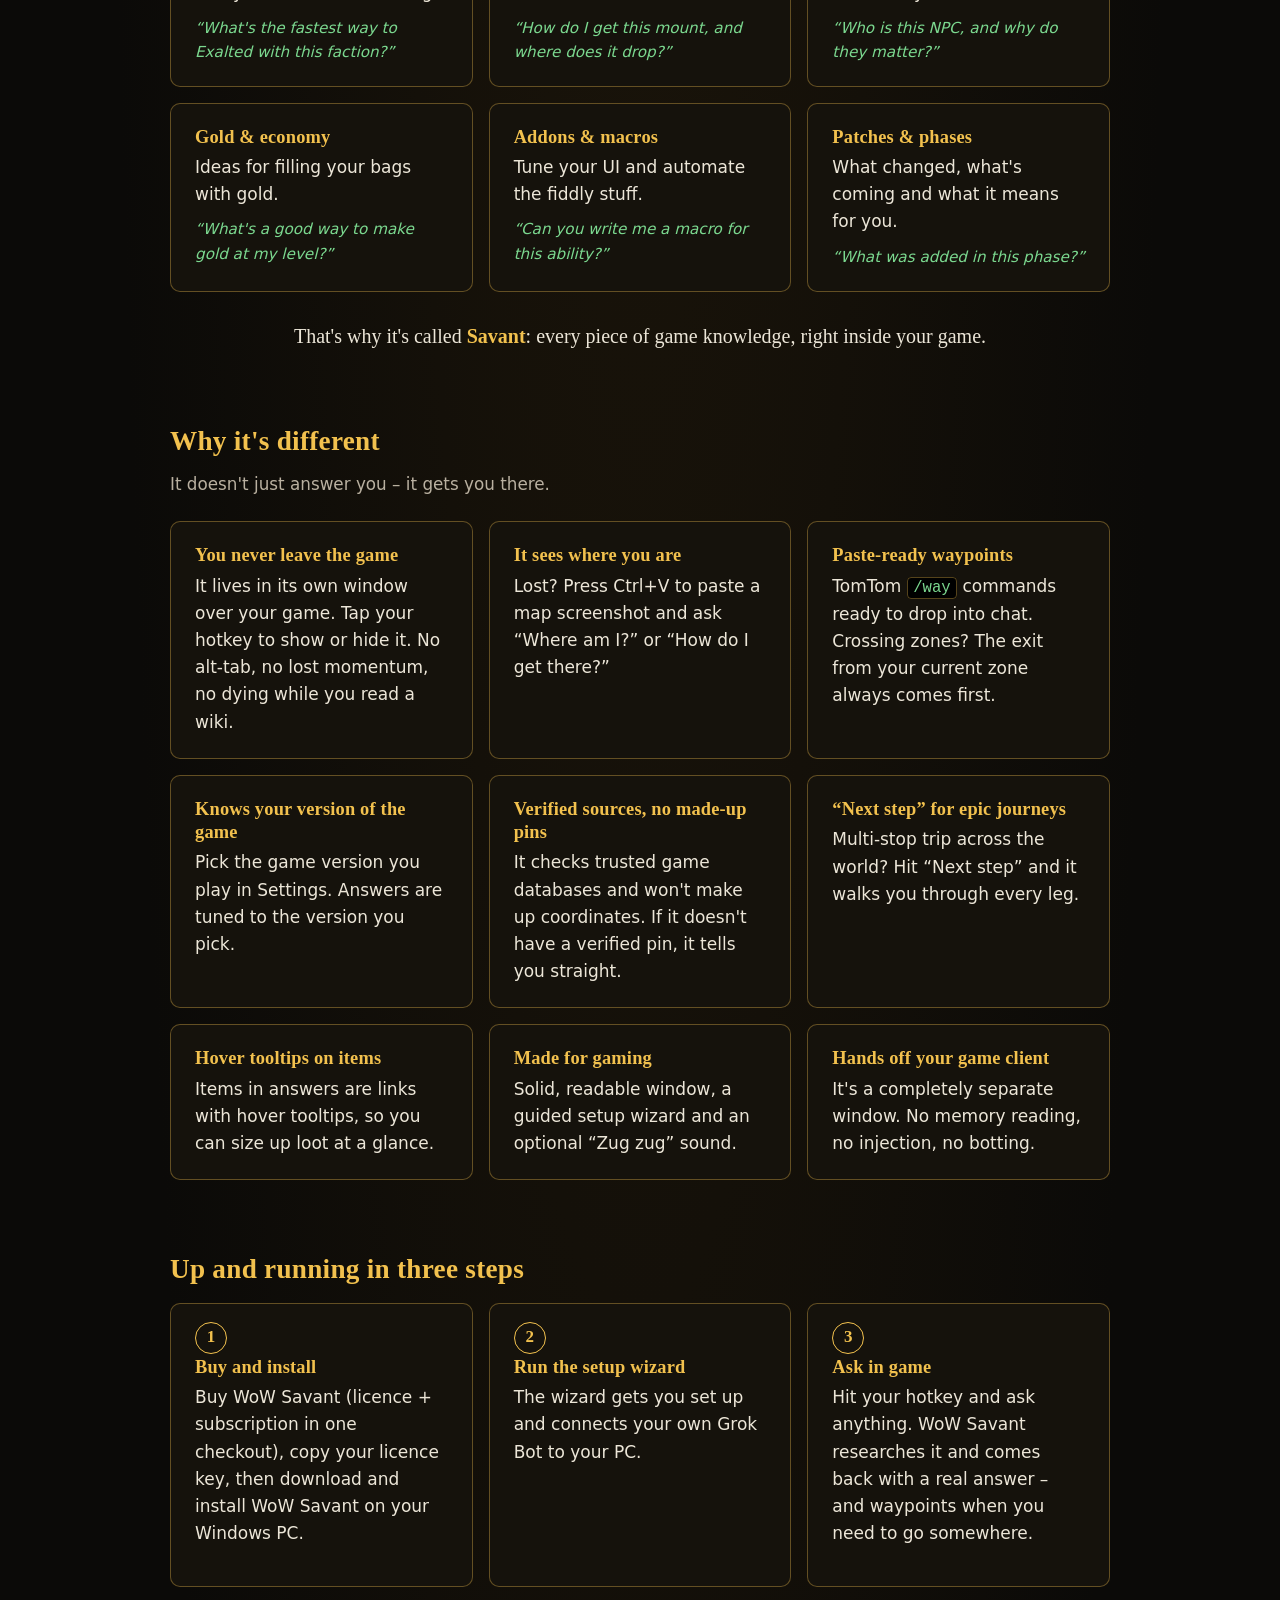
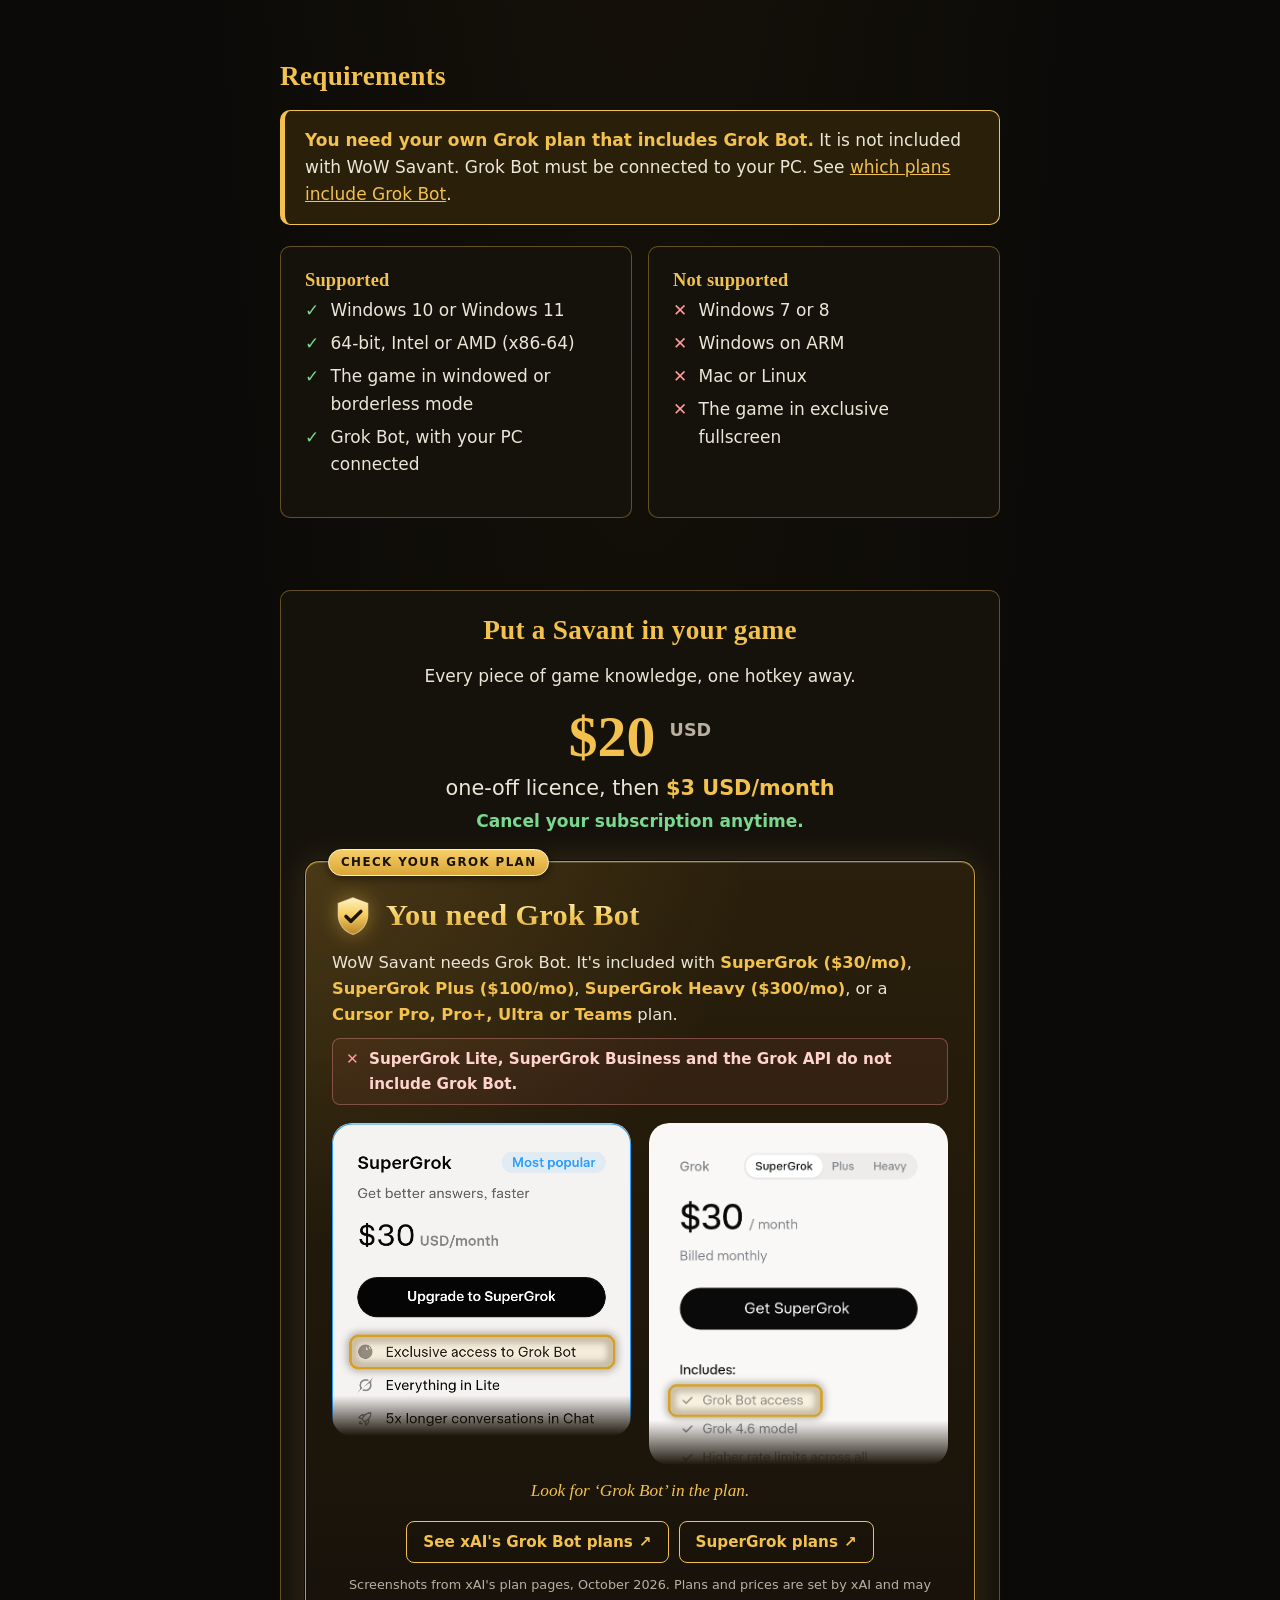
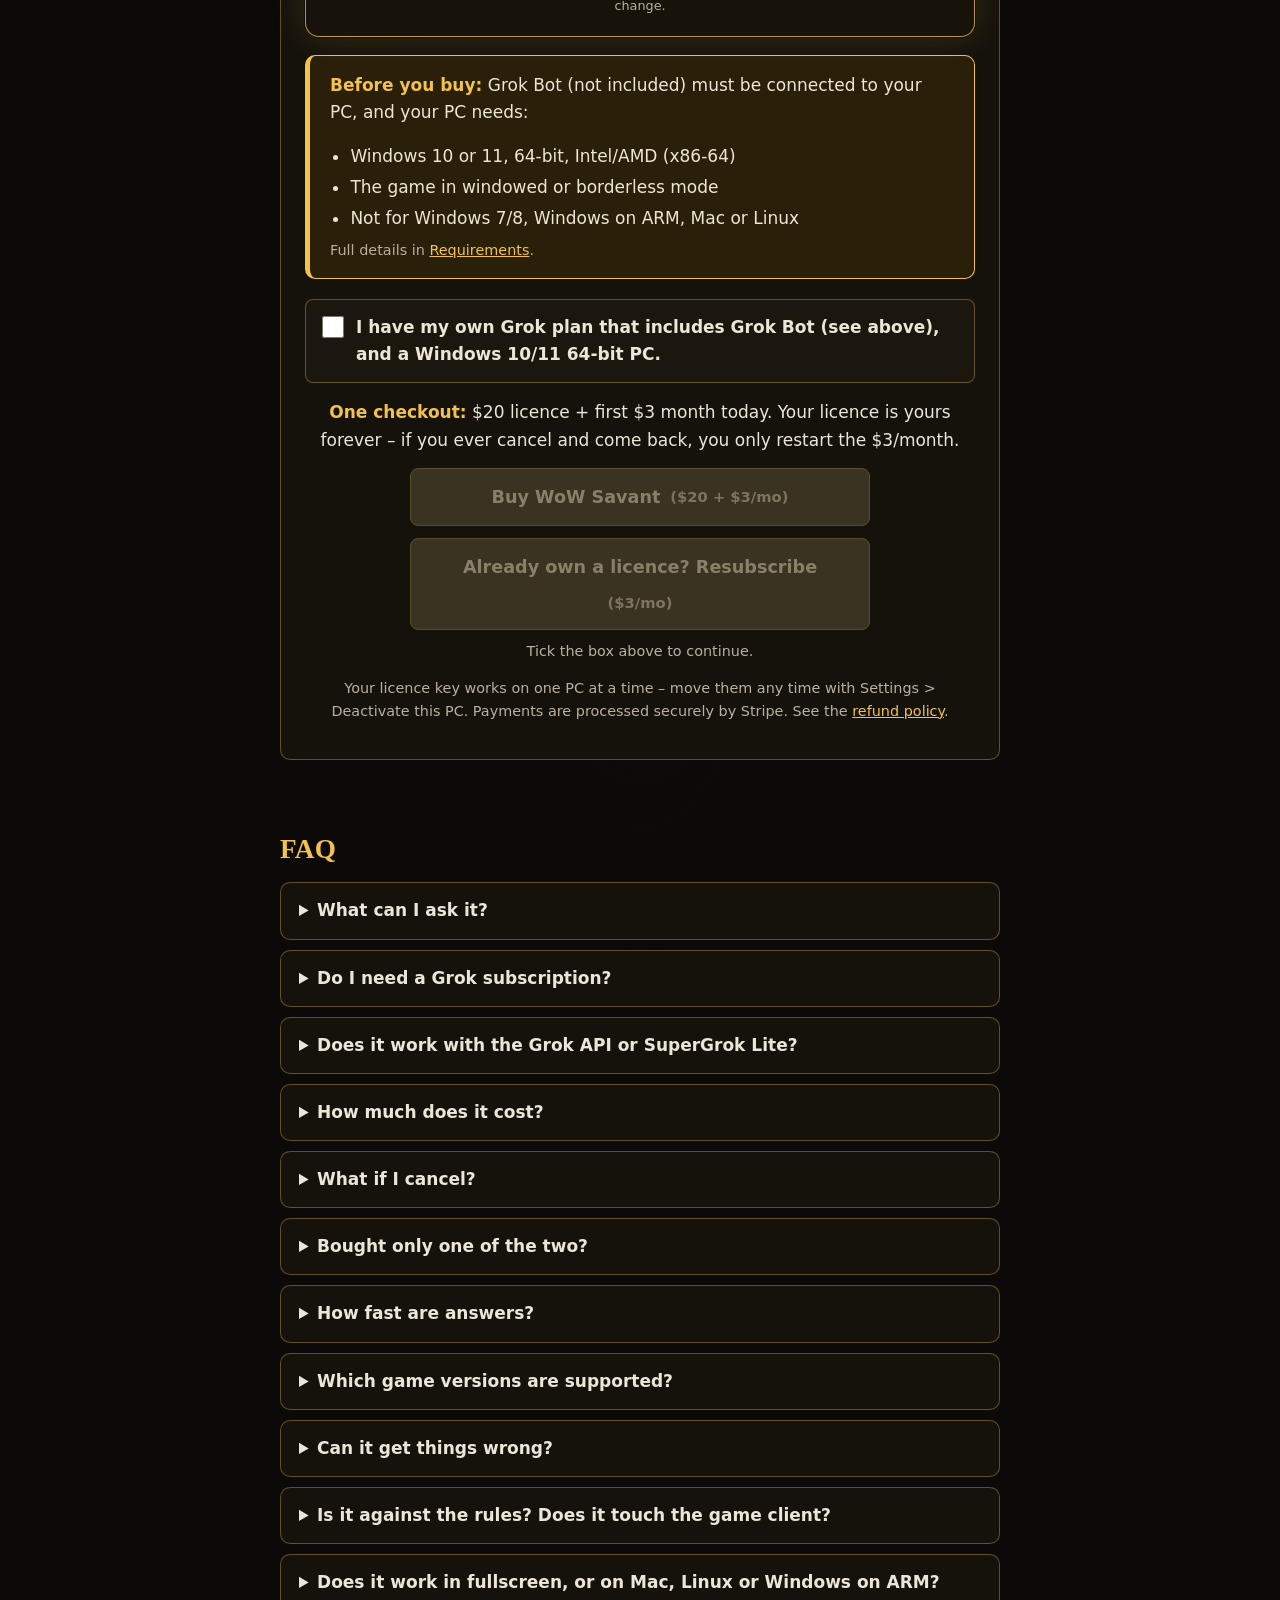
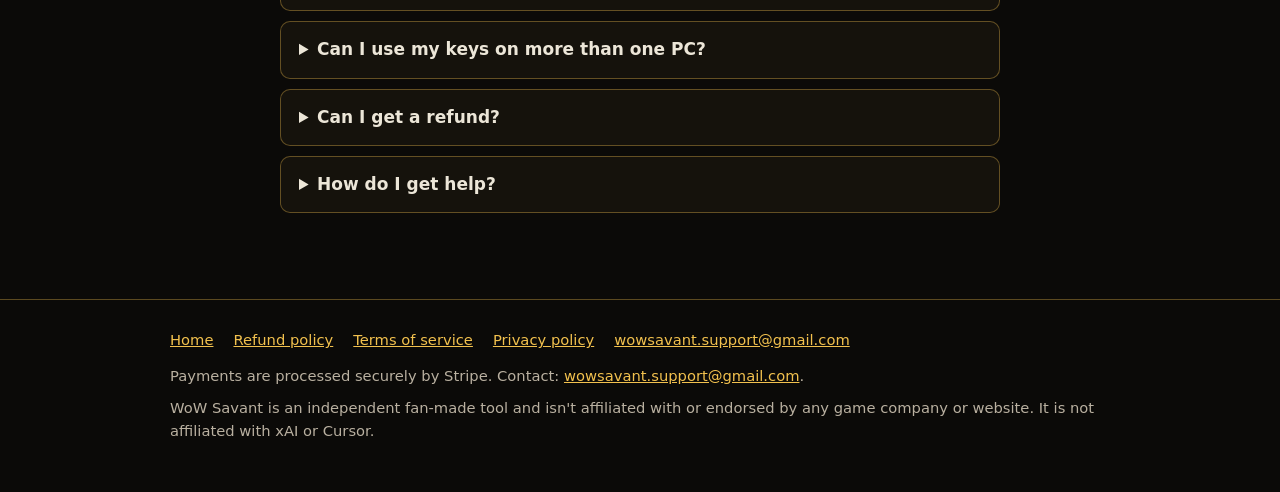
==== commit eea6e809: "Stripe: legal pages for sole trader + Stripe, $20 + $3/mo; remove game/publisher names" ====
--- a/index.html
+++ b/index.html
@@ -4,7 +4,7 @@
   <meta charset="utf-8">
   <meta name="viewport" content="width=device-width, initial-scale=1">
   <title>WoW Savant – Better answers than barrens chat.</title>
-  <meta name="description" content="WoW Savant is a Windows overlay for World of Warcraft that answers any question about the game – quests, gear, talents, rotations, professions, raids, lore, gold and more – without alt-tabbing.">
+  <meta name="description" content="WoW Savant is a Windows overlay for PC gamers that answers any question about the game – quests, gear, talents, rotations, professions, raids, lore, gold and more – without alt-tabbing.">
   <meta name="theme-color" content="#0b0a08">
   <link rel="icon" href="favicon.ico" sizes="any">
   <link rel="icon" type="image/png" sizes="32x32" href="assets/favicon-32.png">
@@ -32,8 +32,8 @@
         <img class="hero-icon" src="assets/orc.png" alt="WoW Savant orc icon" width="180" height="180">
         <h1 class="brand-title">WoW Savant</h1>
         <p class="tagline">Better answers than barrens chat.</p>
-        <p class="hero-headline">The ultimate World of Warcraft expert, sitting right beside you.</p>
-        <p class="lead">Quests, gear, talents, rotations, professions, raids, lore, gold – ask WoW Savant anything about World of Warcraft and get a researched answer in an overlay on your screen. Every piece of WoW knowledge at your fingertips, without ever alt&#8209;tabbing out of Azeroth.</p>
+        <p class="hero-headline">The ultimate game expert, sitting right beside you.</p>
+        <p class="lead">Quests, gear, talents, rotations, professions, raids, lore, gold – ask WoW Savant anything about your game and get a researched answer in an overlay on your screen. Every piece of game knowledge at your fingertips, without ever alt&#8209;tabbing out of your world.</p>
         <div class="hero-actions">
           <a class="btn btn-primary" href="#buy">Get WoW Savant</a>
           <a class="btn btn-ghost" href="#ask">See what it knows</a>
@@ -50,7 +50,7 @@
     <section id="ask">
       <div class="wrap">
         <h2>Ask it anything</h2>
-        <p class="section-intro">If it's in World of Warcraft, it's fair game. No more wiki rabbit holes, forum threads from three expansions ago or twelve open browser tabs. Just ask.</p>
+        <p class="section-intro">If it's in the game, it's fair game. No more wiki rabbit holes, forum threads from three expansions ago or twelve open browser tabs. Just ask.</p>
         <div class="grid">
           <div class="panel cat">
             <h3>Quests &amp; routes</h3>
@@ -94,7 +94,7 @@
           </div>
           <div class="panel cat">
             <h3>Lore</h3>
-            <p>The stories, the characters, the history of Azeroth.</p>
+            <p>The stories, the characters, the history of the world.</p>
             <p class="example">“Who is this NPC, and why do they matter?”</p>
           </div>
           <div class="panel cat">
@@ -113,7 +113,7 @@
             <p class="example">“What was added in this phase?”</p>
           </div>
         </div>
-        <p class="big-claim">That's why it's called <strong>Savant</strong>: every piece of WoW knowledge, right inside your game.</p>
+        <p class="big-claim">That's why it's called <strong>Savant</strong>: every piece of game knowledge, right inside your game.</p>
       </div>
     </section>
 
@@ -124,7 +124,7 @@
         <div class="grid">
           <div class="panel">
             <h3>You never leave the game</h3>
-            <p>It lives in its own window over WoW. Tap your hotkey to show or hide it. No alt-tab, no lost momentum, no dying while you read a wiki.</p>
+            <p>It lives in its own window over your game. Tap your hotkey to show or hide it. No alt-tab, no lost momentum, no dying while you read a wiki.</p>
           </div>
           <div class="panel">
             <h3>It sees where you are</h3>
@@ -135,12 +135,12 @@
             <p>TomTom <code>/way</code> commands ready to drop into chat. Crossing zones? The exit from your current zone always comes first.</p>
           </div>
           <div class="panel">
-            <h3>Knows your version of WoW</h3>
-            <p>WoW Forever by default, with Classic Era, Anniversary and Retail just a setting away. Answers are tuned to the version you pick.</p>
+            <h3>Knows your version of the game</h3>
+            <p>Pick the game version you play in Settings. Answers are tuned to the version you pick.</p>
           </div>
           <div class="panel">
             <h3>Verified sources, no made-up pins</h3>
-            <p>It checks trusted WoW databases and won't make up coordinates. If it doesn't have a verified pin, it tells you straight.</p>
+            <p>It checks trusted game databases and won't make up coordinates. If it doesn't have a verified pin, it tells you straight.</p>
           </div>
           <div class="panel">
             <h3>“Next step” for epic journeys</h3>
@@ -194,7 +194,7 @@
             <ul class="checks">
               <li>Windows 10 or Windows 11</li>
               <li>64-bit, Intel or AMD (x86-64)</li>
-              <li>WoW in windowed or borderless mode</li>
+              <li>The game in windowed or borderless mode</li>
               <li>Grok Bot, with your PC connected</li>
             </ul>
           </div>
@@ -204,7 +204,7 @@
               <li>Windows 7 or 8</li>
               <li>Windows on ARM</li>
               <li>Mac or Linux</li>
-              <li>WoW in exclusive fullscreen</li>
+              <li>The game in exclusive fullscreen</li>
             </ul>
           </div>
         </div>
@@ -215,7 +215,7 @@
       <div class="wrap narrow">
         <div class="panel">
           <h2>Put a Savant in your game</h2>
-          <p>Every piece of WoW knowledge, one hotkey away.</p>
+          <p>Every piece of game knowledge, one hotkey away.</p>
           <div class="price-block">
             <p class="price">$20 <span class="price-unit">USD</span></p>
             <p class="price-sub">one-off licence, then <strong>$3 USD/month</strong></p>
@@ -249,7 +249,7 @@
             <p><strong>Before you buy:</strong> Grok Bot (not included) must be connected to your PC, and your PC needs:</p>
             <ul class="req-mini">
               <li>Windows 10 or 11, 64-bit, Intel/AMD (x86-64)</li>
-              <li>WoW in windowed or borderless mode</li>
+              <li>The game in windowed or borderless mode</li>
               <li>Not for Windows 7/8, Windows on ARM, Mac or Linux</li>
             </ul>
             <p class="small">Full details in <a href="#requirements">Requirements</a>.</p>
@@ -280,7 +280,7 @@
         <h2>FAQ</h2>
         <details>
           <summary>What can I ask it?</summary>
-          <p>Anything about World of Warcraft. Quests, routes, NPCs, items, gear and best-in-slot upgrades, talents and builds, class and spec advice, rotations, professions and recipes, dungeons and raids, bosses and mechanics, reputations, mounts, pets, lore, gold-making, addons and macros, patch and phase details – if it's WoW, ask away.</p>
+          <p>Anything about the game. Quests, routes, NPCs, items, gear and best-in-slot upgrades, talents and builds, class and spec advice, rotations, professions and recipes, dungeons and raids, bosses and mechanics, reputations, mounts, pets, lore, gold-making, addons and macros, patch and phase details – if it's in the game, ask away.</p>
         </details>
         <details>
           <summary>Do I need a Grok subscription?</summary>
@@ -307,12 +307,12 @@
           <p>Usually about 1–2 minutes. That's because it actually researches your question rather than guessing – so you get an answer worth waiting for. Keep playing while it works.</p>
         </details>
         <details>
-          <summary>Which WoW versions are supported?</summary>
-          <p>WoW Forever is the default. You can also switch to Classic Era, Anniversary or Retail.</p>
+          <summary>Which game versions are supported?</summary>
+          <p>You can pick your game version in Settings, and answers are tuned to it.</p>
         </details>
         <details>
           <summary>Can it get things wrong?</summary>
-          <p>It works hard not to. It researches each question, checks trusted WoW databases for locations and never invents coordinates – if it doesn't have a verified pin, it says so. Game info does change, though, so treat it like a very well-read friend, not a guarantee.</p>
+          <p>It works hard not to. It researches each question, checks trusted game databases for locations and never invents coordinates – if it doesn't have a verified pin, it says so. Game info does change, though, so treat it like a very well-read friend, not a guarantee.</p>
         </details>
         <details>
           <summary>Is it against the rules? Does it touch the game client?</summary>
@@ -320,7 +320,7 @@
         </details>
         <details>
           <summary>Does it work in fullscreen, or on Mac, Linux or Windows on ARM?</summary>
-          <p>Not in exclusive fullscreen – run WoW in windowed or borderless mode. And it needs 64-bit Windows 10 or 11 on an Intel or AMD (x86-64) PC, so Mac, Linux and Windows on ARM aren't supported.</p>
+          <p>Not in exclusive fullscreen – run the game in windowed or borderless mode. And it needs 64-bit Windows 10 or 11 on an Intel or AMD (x86-64) PC, so Mac, Linux and Windows on ARM aren't supported.</p>
         </details>
         <details>
           <summary>Can I use my keys on more than one PC?</summary>
